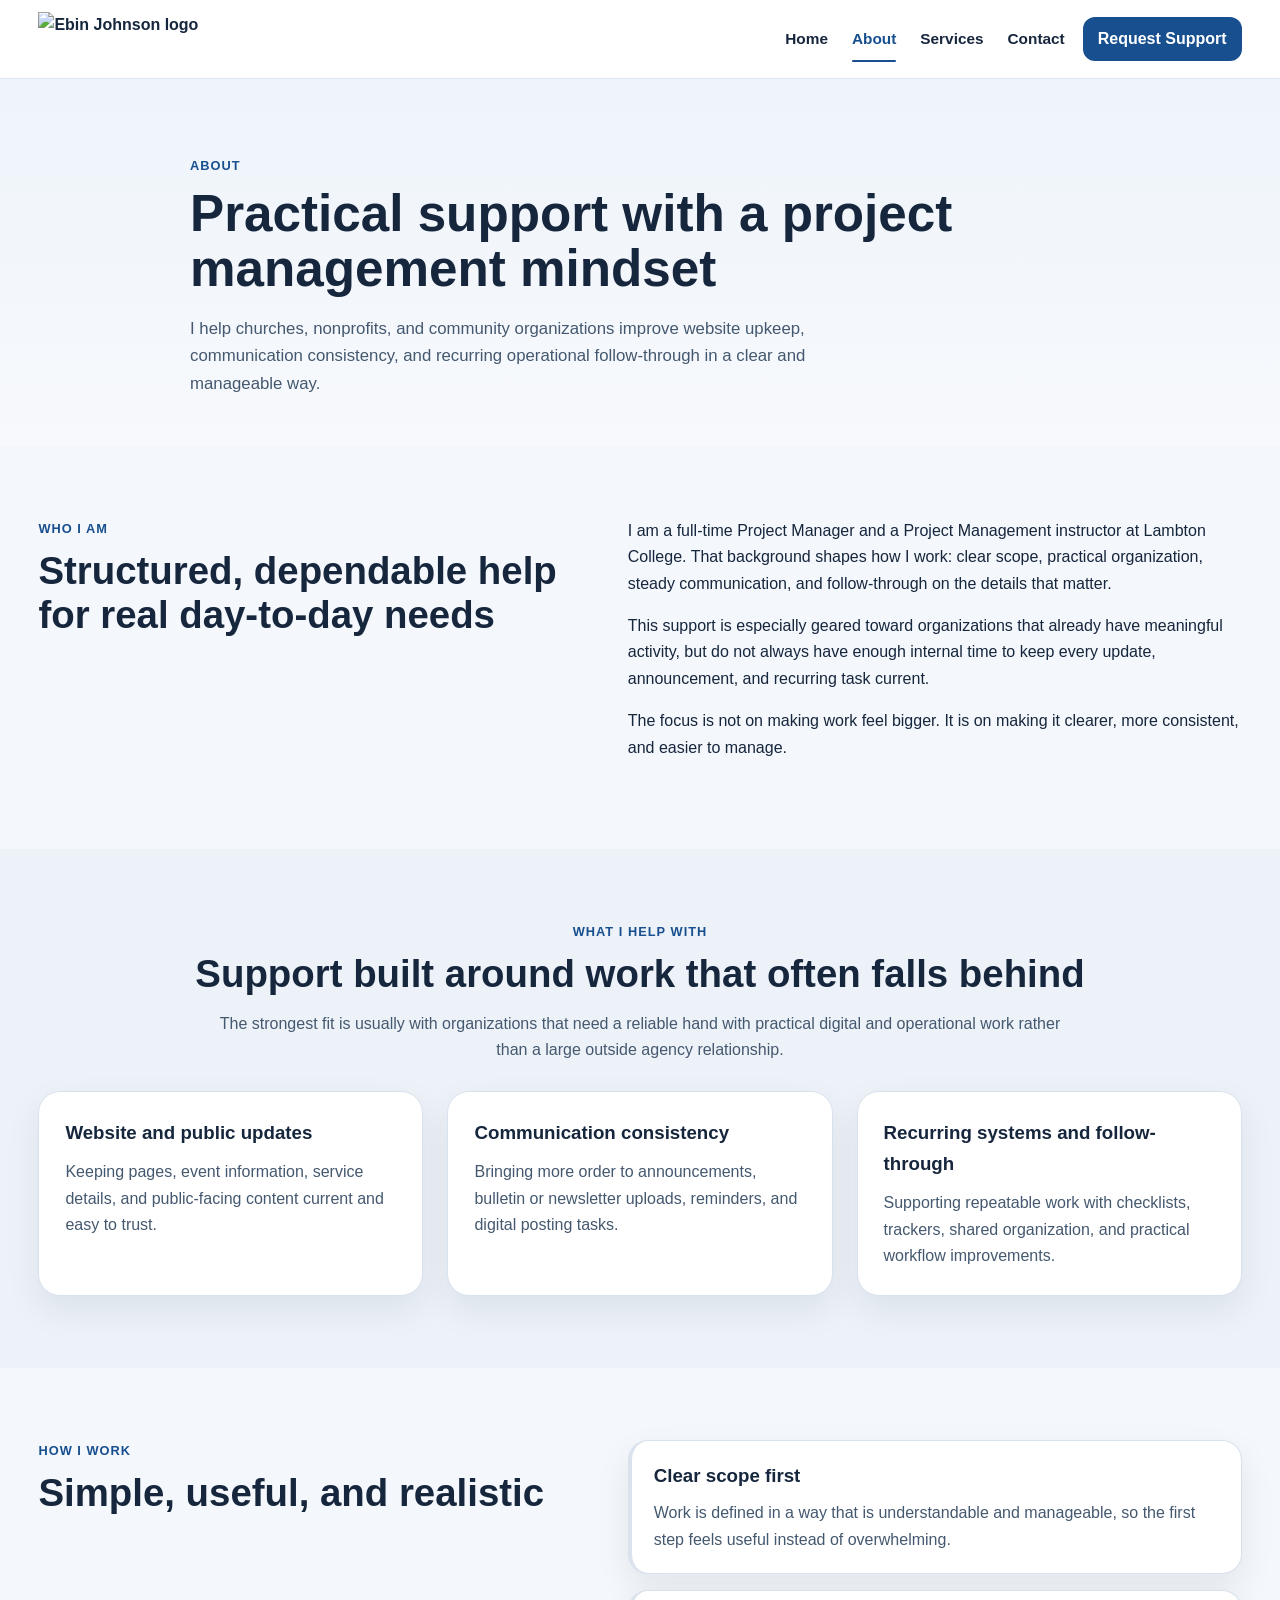
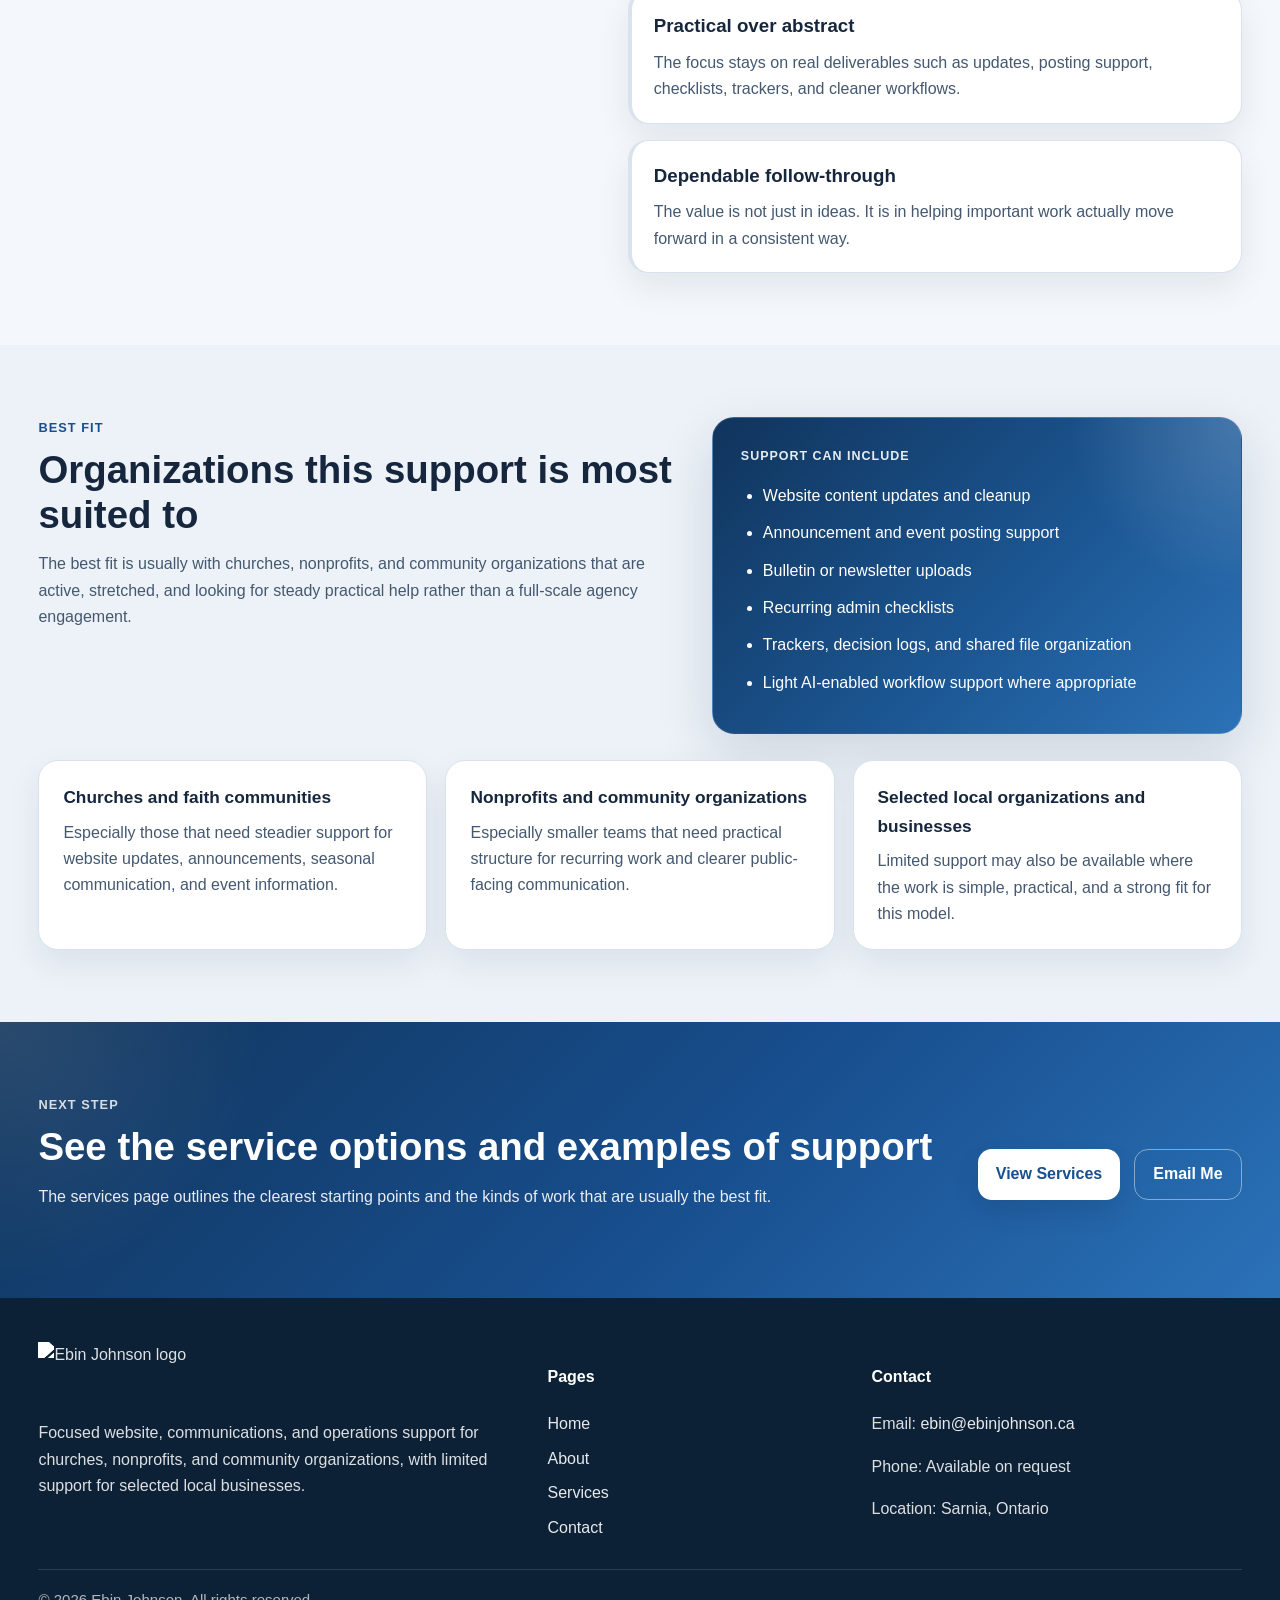
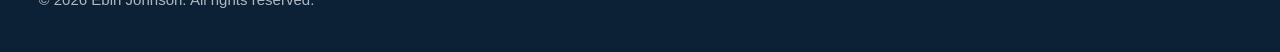
==== docs/about.html @ 287109a3 "Update public contact email and remove phone number from website" ====
<!DOCTYPE html>
<html lang="en">
<head>
  <meta charset="UTF-8" />
  <meta name="viewport" content="width=device-width, initial-scale=1.0" />

  <title>About | Ebin Johnson</title>

  <meta
    name="description"
    content="About Ebin Johnson and his practical website, communications, and operations support for churches, nonprofits, and community organizations in Sarnia and surrounding communities."
  />
  <meta name="robots" content="index, follow" />
  <meta name="author" content="Ebin Johnson" />
  <meta name="theme-color" content="#0f172a" />
  <link rel="canonical" href="https://ebinjohnson.ca/about.html" />

  <meta property="og:type" content="website" />
  <meta property="og:locale" content="en_CA" />
  <meta property="og:title" content="About | Ebin Johnson" />
  <meta
    property="og:description"
    content="About Ebin Johnson and his practical website, communications, and operations support for churches, nonprofits, and community organizations in Sarnia and surrounding communities."
  />
  <meta property="og:url" content="https://ebinjohnson.ca/about.html" />
  <meta property="og:site_name" content="Ebin Johnson" />
  <meta property="og:image" content="https://ebinjohnson.ca/assets/images/EJbluelogo1.png" />
  <meta property="og:image:alt" content="Ebin Johnson logo" />

  <meta name="twitter:card" content="summary" />
  <meta name="twitter:title" content="About | Ebin Johnson" />
  <meta
    name="twitter:description"
    content="About Ebin Johnson and his practical website, communications, and operations support for churches, nonprofits, and community organizations in Sarnia and surrounding communities."
  />
  <meta name="twitter:image" content="https://ebinjohnson.ca/assets/images/EJbluelogo1.png" />
  <meta name="twitter:image:alt" content="Ebin Johnson logo" />

  <link rel="icon" href="/favicon.ico" sizes="any" />
  <link rel="icon" type="image/png" sizes="48x48" href="/favicon-48x48.png" />
  <link rel="icon" type="image/png" sizes="32x32" href="/favicon-32x32.png" />
  <link rel="icon" type="image/png" sizes="16x16" href="/favicon-16x16.png" />
  <link rel="apple-touch-icon" href="/apple-touch-icon.png" />
  <link rel="manifest" href="/site.webmanifest" />
  <link rel="stylesheet" href="styles.css" />
</head>
<body>
  <header class="site-header">
    <div class="container nav-wrap">
      <a href="index.html" class="brand brand-image-logo" aria-label="Ebin Johnson home">
        <img src="assets/images/EJbluelogo1.png" alt="Ebin Johnson logo" class="site-logo-image" />
      </a>

      <button
        class="menu-toggle"
        id="menuToggle"
        aria-label="Toggle navigation"
        aria-expanded="false"
        aria-controls="siteNav"
      >
        ☰
      </button>

      <div class="header-actions">
        <nav class="site-nav" id="siteNav" aria-label="Main navigation">
          <a href="index.html">Home</a>
          <a href="about.html" class="active" aria-current="page">About</a>
          <a href="services.html">Services</a>
          <a href="contact.html">Contact</a>
        </nav>

        <a href="mailto:ebin@ebinjohnson.ca?subject=Support%20Inquiry" class="btn btn-nav header-cta">
          Request Support
        </a>
      </div>
    </div>
  </header>

  <main>
    <section class="page-hero">
      <div class="container narrow">
        <p class="section-label">About</p>
        <h1>Practical support with a project management mindset</h1>
        <p class="page-hero-text">
          I help churches, nonprofits, and community organizations improve website upkeep,
          communication consistency, and recurring operational follow-through in a clear and manageable way.
        </p>
      </div>
    </section>

    <section class="section">
      <div class="container two-col-grid">
        <div>
          <p class="section-label">Who I am</p>
          <h2>Structured, dependable help for real day-to-day needs</h2>
        </div>

        <div>
          <p>
            I am a full-time Project Manager and a Project Management instructor at Lambton College.
            That background shapes how I work: clear scope, practical organization, steady communication,
            and follow-through on the details that matter.
          </p>
          <p>
            This support is especially geared toward organizations that already have meaningful activity,
            but do not always have enough internal time to keep every update, announcement, and recurring task current.
          </p>
          <p>
            The focus is not on making work feel bigger. It is on making it clearer, more consistent, and easier to manage.
          </p>
        </div>
      </div>
    </section>

    <section class="section alt-bg">
      <div class="container">
        <div class="section-header center">
          <p class="section-label">What I help with</p>
          <h2>Support built around work that often falls behind</h2>
          <p class="section-intro wide">
            The strongest fit is usually with organizations that need a reliable hand with practical digital
            and operational work rather than a large outside agency relationship.
          </p>
        </div>

        <div class="feature-grid three-up">
          <article class="feature-card elevated-card">
            <h3>Website and public updates</h3>
            <p>
              Keeping pages, event information, service details, and public-facing content current and easy to trust.
            </p>
          </article>

          <article class="feature-card elevated-card">
            <h3>Communication consistency</h3>
            <p>
              Bringing more order to announcements, bulletin or newsletter uploads, reminders, and digital posting tasks.
            </p>
          </article>

          <article class="feature-card elevated-card">
            <h3>Recurring systems and follow-through</h3>
            <p>
              Supporting repeatable work with checklists, trackers, shared organization, and practical workflow improvements.
            </p>
          </article>
        </div>
      </div>
    </section>

    <section class="section">
      <div class="container two-col-grid">
        <div>
          <p class="section-label">How I work</p>
          <h2>Simple, useful, and realistic</h2>
        </div>

        <div class="stacked-list">
          <div class="stacked-item">
            <h3>Clear scope first</h3>
            <p>
              Work is defined in a way that is understandable and manageable, so the first step feels useful instead of overwhelming.
            </p>
          </div>

          <div class="stacked-item">
            <h3>Practical over abstract</h3>
            <p>
              The focus stays on real deliverables such as updates, posting support, checklists, trackers, and cleaner workflows.
            </p>
          </div>

          <div class="stacked-item">
            <h3>Dependable follow-through</h3>
            <p>
              The value is not just in ideas. It is in helping important work actually move forward in a consistent way.
            </p>
          </div>
        </div>
      </div>
    </section>

    <section class="section alt-bg">
      <div class="container fit-layout">
        <div class="fit-intro">
          <div>
            <p class="section-label">Best fit</p>
            <h2>Organizations this support is most suited to</h2>
            <p class="section-intro">
              The best fit is usually with churches, nonprofits, and community organizations that are active,
              stretched, and looking for steady practical help rather than a full-scale agency engagement.
            </p>
          </div>

          <div class="showcase-card premium-gradient fit-support-card">
            <p class="panel-label dark-panel-label">Support can include</p>
            <ul class="showcase-list">
              <li>Website content updates and cleanup</li>
              <li>Announcement and event posting support</li>
              <li>Bulletin or newsletter uploads</li>
              <li>Recurring admin checklists</li>
              <li>Trackers, decision logs, and shared file organization</li>
              <li>Light AI-enabled workflow support where appropriate</li>
            </ul>
          </div>
        </div>

        <div class="audience-grid three-up">
          <article class="audience-card">
            <h3>Churches and faith communities</h3>
            <p>
              Especially those that need steadier support for website updates, announcements,
              seasonal communication, and event information.
            </p>
          </article>

          <article class="audience-card">
            <h3>Nonprofits and community organizations</h3>
            <p>
              Especially smaller teams that need practical structure for recurring work and clearer public-facing communication.
            </p>
          </article>

          <article class="audience-card">
            <h3>Selected local organizations and businesses</h3>
            <p>
              Limited support may also be available where the work is simple, practical, and a strong fit for this model.
            </p>
          </article>
        </div>
      </div>
    </section>

    <section class="section cta-band">
      <div class="container cta-band-inner">
        <div>
          <p class="section-label light">Next step</p>
          <h2>See the service options and examples of support</h2>
          <p>
            The services page outlines the clearest starting points and the kinds of work that are usually the best fit.
          </p>
        </div>

        <div class="cta-band-actions">
          <a href="services.html" class="btn btn-light">View Services</a>
          <a href="mailto:ebin@ebinjohnson.ca?subject=Support%20Inquiry" class="btn btn-outline-light">Email Me</a>
        </div>
      </div>
    </section>
  </main>

  <footer class="site-footer">
    <div class="container footer-grid">
      <div class="footer-brand-block">
        <div class="footer-logo-row">
          <img src="assets/images/EJbluelogo1.png" alt="Ebin Johnson logo" class="footer-logo-image" />
        </div>
        <p>
          Focused website, communications, and operations support for churches, nonprofits,
          and community organizations, with limited support for selected local businesses.
        </p>
      </div>

      <div>
        <h4>Pages</h4>
        <ul class="footer-links">
          <li><a href="index.html">Home</a></li>
          <li><a href="about.html">About</a></li>
          <li><a href="services.html">Services</a></li>
          <li><a href="contact.html">Contact</a></li>
        </ul>
      </div>

      <div>
        <h4>Contact</h4>
        <p>Email: <a href="mailto:ebin@ebinjohnson.ca">ebin@ebinjohnson.ca</a></p>
        <p>Phone: Available on request</p>
        <p>Location: Sarnia, Ontario</p>
      </div>
    </div>

    <div class="container footer-bottom">
      <p>© 2026 Ebin Johnson. All rights reserved.</p>
    </div>
  </footer>

  <script src="script.js"></script>
</body>
</html>
---- docs/styles.css ----
:root {
  --bg: #f4f7fb;
  --surface: #ffffff;
  --surface-soft: #edf2f8;
  --text: #16263d;
  --muted: #44586f;
  --primary: #184f8f;
  --primary-2: #2e74b7;
  --primary-3: #0f3560;
  --accent: #77bbff;
  --border: #d8e2ee;
  --border-strong: #c7d4e2;
  --shadow: 0 14px 34px rgba(17, 35, 60, 0.08);
  --shadow-strong: 0 20px 56px rgba(13, 35, 67, 0.14);
  --radius: 22px;
  --max-width: 1240px;
}

* {
  box-sizing: border-box;
}

html {
  scroll-behavior: smooth;
}

body {
  margin: 0;
  font-family: "Segoe UI", Arial, Helvetica, sans-serif;
  color: var(--text);
  background: var(--bg);
  line-height: 1.65;
  -webkit-text-size-adjust: 100%;
}

img {
  max-width: 100%;
  display: block;
}

a {
  color: var(--primary);
  text-decoration: none;
}

a:hover {
  text-decoration: none;
}

p {
  margin-top: 0;
}

.container {
  width: min(94%, var(--max-width));
  margin: 0 auto;
}

.narrow {
  width: min(92%, 900px);
  margin: 0 auto;
}

.mb-18 {
  margin-bottom: 18px;
}

.site-header {
  position: sticky;
  top: 0;
  z-index: 1000;
  background: rgba(255, 255, 255, 0.94);
  backdrop-filter: blur(14px);
  border-bottom: 1px solid rgba(215, 226, 238, 0.82);
}

.nav-wrap {
  position: relative;
  min-height: 78px;
  display: flex;
  align-items: center;
  justify-content: space-between;
  gap: 18px;
}

.brand {
  display: inline-flex;
  align-items: center;
  gap: 12px;
  color: var(--text);
  font-weight: 700;
  flex-shrink: 0;
}

.brand:hover {
  color: var(--text);
}

.brand-image-logo {
  display: inline-flex;
  align-items: center;
}

.site-logo-image {
  height: 54px;
  width: auto;
  object-fit: contain;
}

.header-actions {
  display: flex;
  align-items: center;
  gap: 18px;
}

.site-nav {
  display: flex;
  align-items: center;
  gap: 24px;
}

.site-nav a {
  color: var(--text);
  font-weight: 600;
  font-size: 0.96rem;
  position: relative;
}

.site-nav a.active,
.site-nav a:hover {
  color: var(--primary);
}

.site-nav a.active::after,
.site-nav a:hover::after {
  content: "";
  position: absolute;
  left: 0;
  bottom: -10px;
  width: 100%;
  height: 2px;
  border-radius: 999px;
  background: var(--primary);
}

.menu-toggle {
  display: none;
  background: var(--surface);
  border: 1px solid var(--border);
  border-radius: 12px;
  padding: 8px 12px;
  font-size: 1.2rem;
  line-height: 1;
  cursor: pointer;
  color: var(--text);
}

.hero {
  position: relative;
  overflow: hidden;
  color: #fff;
  background: linear-gradient(135deg, #10345b 0%, #184f8f 46%, #2b73b9 100%);
}

.hero-home {
  min-height: calc(100vh - 78px);
  padding: 82px 0 70px;
  display: flex;
  align-items: center;
}

.hero-orb {
  position: absolute;
  border-radius: 999px;
  filter: blur(18px);
  opacity: 0.28;
  pointer-events: none;
}

.hero-orb-1 {
  width: 340px;
  height: 340px;
  right: -80px;
  top: 70px;
  background: radial-gradient(circle, rgba(141, 202, 255, 0.72), transparent 60%);
}

.hero-orb-2 {
  width: 280px;
  height: 280px;
  left: -60px;
  bottom: -40px;
  background: radial-gradient(circle, rgba(110, 191, 255, 0.48), transparent 60%);
}

.hero-gridline {
  position: absolute;
  inset: 0;
  background-image:
    linear-gradient(rgba(255, 255, 255, 0.03) 1px, transparent 1px),
    linear-gradient(90deg, rgba(255, 255, 255, 0.03) 1px, transparent 1px);
  background-size: 48px 48px;
  mask-image: linear-gradient(to bottom, rgba(0, 0, 0, 0.6), transparent 85%);
  pointer-events: none;
}

.bridge-line {
  position: absolute;
  border-top: 1px solid rgba(255, 255, 255, 0.12);
  border-radius: 999px;
  pointer-events: none;
}

.bridge-line-1 {
  width: 520px;
  height: 180px;
  right: 6%;
  bottom: 16%;
}

.bridge-line-2 {
  width: 680px;
  height: 240px;
  right: -4%;
  bottom: 8%;
  opacity: 0.7;
}

.hero-grid {
  position: relative;
  z-index: 1;
  display: grid;
  grid-template-columns: 1.06fr 0.94fr;
  gap: 36px;
  align-items: center;
}

.eyebrow {
  margin: 0 0 14px;
  text-transform: uppercase;
  letter-spacing: 0.08em;
  font-weight: 700;
  font-size: 0.82rem;
  color: rgba(255, 255, 255, 0.84);
  max-width: 640px;
}

.hero h1,
.page-hero h1 {
  margin: 0 0 18px;
  line-height: 1.08;
  font-size: clamp(2.2rem, 4vw, 4rem);
}

.hero-text,
.page-hero-text {
  margin: 0;
  max-width: 700px;
  font-size: 1.05rem;
}

.hero-text {
  color: rgba(255, 255, 255, 0.92);
}

.page-hero-text {
  color: var(--muted);
}

.hero-actions,
.cta-band-actions {
  display: flex;
  gap: 14px;
  flex-wrap: wrap;
  margin-top: 28px;
}

.btn {
  display: inline-flex;
  align-items: center;
  justify-content: center;
  min-height: 48px;
  padding: 11px 18px;
  border-radius: 14px;
  font-weight: 700;
  transition: transform 0.2s ease, background 0.2s ease, color 0.2s ease, border 0.2s ease;
}

.btn:hover {
  transform: translateY(-1px);
}

.btn-primary,
.btn-light {
  background: #ffffff;
  color: var(--primary);
  box-shadow: 0 12px 24px rgba(8, 24, 47, 0.12);
}

.btn-primary:hover,
.btn-light:hover {
  background: #eef5ff;
}

.btn-secondary,
.btn-outline-light {
  border: 1px solid rgba(255, 255, 255, 0.44);
  color: #ffffff;
  background: transparent;
}

.btn-secondary:hover,
.btn-outline-light:hover {
  background: rgba(255, 255, 255, 0.08);
}

.btn-nav {
  min-height: 42px;
  padding: 9px 15px;
  border-radius: 12px;
  background: var(--primary);
  color: #fff;
  box-shadow: none;
}

.btn-nav:hover {
  background: var(--primary-3);
  color: #fff;
}

.hero-side {
  display: grid;
  gap: 18px;
}

.hero-card {
  border-radius: var(--radius);
  padding: 28px;
  box-shadow: var(--shadow-strong);
}

.glass-card {
  background: rgba(255, 255, 255, 0.12);
  border: 1px solid rgba(255, 255, 255, 0.16);
  backdrop-filter: blur(10px);
}

.glass-card h2,
.glass-card p,
.glass-card li {
  color: #fff;
}

.panel-label {
  margin: 0 0 10px;
  text-transform: uppercase;
  letter-spacing: 0.08em;
  font-size: 0.78rem;
  font-weight: 700;
  color: rgba(255, 255, 255, 0.82);
}

.dark-panel-label {
  color: rgba(255, 255, 255, 0.9);
}

.hero-card h2 {
  margin: 0 0 14px;
  font-size: 1.85rem;
  line-height: 1.2;
}

.check-list {
  margin: 14px 0 0;
  padding-left: 22px;
}

.check-list li {
  margin-bottom: 10px;
}

.check-list.dark li {
  color: var(--text);
}

.page-hero {
  padding: 76px 0 48px;
  background: linear-gradient(180deg, #eef4fb 0%, #f7f9fc 100%);
}

.section {
  padding: 72px 0;
}

.alt-bg {
  background: var(--surface-soft);
}

.section-header {
  margin-bottom: 28px;
}

.section-header.center {
  text-align: center;
}

.section-label {
  margin: 0 0 10px;
  text-transform: uppercase;
  letter-spacing: 0.08em;
  font-size: 0.8rem;
  font-weight: 700;
  color: var(--primary);
}

.section-label.light {
  color: rgba(255, 255, 255, 0.82);
}

.section h2 {
  margin: 0 0 14px;
  font-size: clamp(1.9rem, 3vw, 2.8rem);
  line-height: 1.16;
}

.section-intro {
  color: var(--muted);
  max-width: 760px;
}

.section-intro.wide {
  max-width: 860px;
  margin: 0 auto;
}

.two-col-grid {
  display: grid;
  grid-template-columns: 0.95fr 1.05fr;
  gap: 34px;
  align-items: start;
}

.fit-layout {
  display: grid;
  gap: 26px;
}

.fit-intro {
  display: grid;
  grid-template-columns: minmax(0, 1.1fr) minmax(300px, 0.9fr);
  gap: 26px;
  align-items: start;
}

.audience-grid {
  display: grid;
  gap: 18px;
}

.audience-grid.three-up {
  grid-template-columns: repeat(3, minmax(0, 1fr));
}

.audience-card {
  padding: 22px 24px;
  border-radius: 20px;
  background: var(--surface);
  border: 1px solid var(--border);
  box-shadow: var(--shadow);
  transition: transform 0.2s ease, box-shadow 0.2s ease;
}

.audience-card h3 {
  margin: 0 0 8px;
  font-size: 1.08rem;
}

.audience-card p {
  margin: 0;
  color: var(--muted);
}

.feature-grid {
  display: grid;
  gap: 24px;
}

.feature-grid.three-up {
  grid-template-columns: repeat(3, minmax(0, 1fr));
}

.feature-card,
.soft-card,
.step-card,
.contact-card,
.contact-panel,
.showcase-card,
.marketing-service-card,
.note-card {
  background: var(--surface);
  border: 1px solid var(--border);
  box-shadow: var(--shadow);
}

.feature-card,
.soft-card {
  border-radius: var(--radius);
  padding: 26px;
}

.elevated-card,
.marketing-service-card,
.audience-card,
.stacked-item,
.note-card {
  transition: transform 0.2s ease, box-shadow 0.2s ease;
}

.elevated-card:hover,
.marketing-service-card:hover,
.audience-card:hover,
.stacked-item:hover,
.note-card:hover {
  transform: translateY(-3px);
  box-shadow: var(--shadow-strong);
}

.feature-card h3,
.soft-card h3 {
  margin-top: 0;
  margin-bottom: 10px;
}

.feature-card p,
.soft-card p {
  margin-bottom: 0;
  color: var(--muted);
}

.stacked-list {
  display: grid;
  gap: 16px;
}

.stacked-item {
  padding: 20px 22px;
  border-radius: 20px;
  background: var(--surface);
  border: 1px solid var(--border);
  box-shadow: var(--shadow);
  border-left: 4px solid rgba(24, 79, 143, 0.16);
}

.stacked-item h3 {
  margin: 0 0 8px;
}

.stacked-item p {
  margin: 0;
  color: var(--muted);
}

.premium-gradient {
  padding: 28px 28px 26px;
  border-radius: var(--radius);
  color: #fff;
  background:
    radial-gradient(circle at top right, rgba(255, 255, 255, 0.18), transparent 28%),
    linear-gradient(135deg, #10345c, #1c5794 58%, #2c72b7);
  border: 1px solid rgba(255, 255, 255, 0.14);
  box-shadow: var(--shadow-strong);
}

.showcase-list {
  margin: 16px 0 0;
  padding-left: 22px;
}

.showcase-list li {
  margin-bottom: 11px;
  color: #fff;
}

.service-cards-grid {
  display: grid;
  grid-template-columns: repeat(2, minmax(0, 1fr));
  gap: 24px;
}

.marketing-service-card {
  border-radius: var(--radius);
  padding: 28px;
  position: relative;
  overflow: hidden;
  display: flex;
  flex-direction: column;
}

.marketing-service-card::before {
  content: "";
  position: absolute;
  inset: 0 auto auto 0;
  width: 100%;
  height: 4px;
  background: linear-gradient(90deg, var(--primary), var(--accent));
}

.featured-service {
  background: linear-gradient(180deg, #ffffff 0%, #f8fbff 100%);
}

.service-topline {
  margin-bottom: 10px;
  color: var(--primary);
  font-size: 0.9rem;
  font-weight: 700;
}

.marketing-service-card h3 {
  margin: 0 0 12px;
  font-size: 1.5rem;
  line-height: 1.22;
}

.service-summary {
  margin: 0 0 20px;
  color: var(--muted);
}

.marketing-list {
  margin: 4px 0 0;
  padding-left: 20px;
}

.marketing-list li {
  margin-bottom: 9px;
  color: var(--text);
}

.service-fit {
  margin-top: 22px;
  padding-top: 16px;
  border-top: 1px solid var(--border);
  color: var(--muted);
  font-weight: 500;
}

.note-grid {
  display: grid;
  grid-template-columns: repeat(2, minmax(0, 1fr));
  gap: 24px;
}

.note-card {
  border-radius: var(--radius);
  padding: 26px;
}

.note-card h2 {
  font-size: 1.9rem;
}

.note-card-alt {
  background: linear-gradient(180deg, #ffffff 0%, #f8fbff 100%);
}

.contact-layout {
  display: grid;
  grid-template-columns: 0.95fr 1.05fr;
  gap: 26px;
  align-items: start;
}

.contact-panel,
.contact-card {
  border-radius: var(--radius);
  padding: 28px;
}

.large-card {
  min-height: 100%;
}

.contact-detail-group {
  margin-top: 20px;
  display: grid;
  gap: 14px;
}

.contact-detail {
  padding-top: 12px;
  border-top: 1px solid var(--border);
}

.contact-detail h3 {
  margin: 0 0 6px;
  font-size: 1rem;
}

.contact-detail p {
  margin: 0;
  color: var(--muted);
}

.contact-actions {
  margin-top: 24px;
}

.site-footer a,
.footer-links a {
  color: rgba(255, 255, 255, 0.9);
}

.contact-panel a,
.contact-card a,
.contact-detail a {
  color: var(--primary-3);
}

.contact-guide-list {
  padding-left: 20px;
}

.contact-guide-list li {
  margin-bottom: 10px;
}

.placeholder-note {
  margin-top: 20px;
  padding: 18px;
  border-radius: 16px;
  background: #f8fbff;
  border: 1px dashed var(--border-strong);
}

.placeholder-note h3 {
  margin-top: 0;
  margin-bottom: 8px;
}

.placeholder-note p {
  margin-bottom: 0;
  color: var(--muted);
}

.cta-band {
  color: #fff;
  background:
    radial-gradient(circle at top left, rgba(255, 255, 255, 0.11), transparent 20%),
    linear-gradient(135deg, #10345b, #184f8f 56%, #2b72b8);
}

.cta-band-inner {
  display: flex;
  gap: 24px;
  align-items: center;
  justify-content: space-between;
}

.cta-band h2 {
  color: #fff;
}

.cta-band p {
  color: rgba(255, 255, 255, 0.9);
  max-width: 740px;
}

.site-footer {
  padding-top: 44px;
  background: #0d2136;
  color: rgba(255, 255, 255, 0.86);
}

.site-footer h3,
.site-footer h4 {
  color: #fff;
}

.footer-grid {
  display: grid;
  grid-template-columns: 1.3fr 0.8fr 1fr;
  gap: 28px;
}

.footer-brand-block {
  display: flex;
  flex-direction: column;
  gap: 14px;
}

.footer-logo-row {
  display: flex;
  align-items: center;
}

.footer-logo-image {
  height: 64px;
  width: auto;
  object-fit: contain;
  filter: brightness(0) invert(1);
}

.footer-links {
  list-style: none;
  padding: 0;
  margin: 0;
}

.footer-links li + li {
  margin-top: 8px;
}

.footer-links a:hover,
.site-footer a:hover {
  color: #fff;
}

.footer-bottom {
  margin-top: 28px;
  padding: 18px 0 24px;
  border-top: 1px solid rgba(255, 255, 255, 0.12);
  color: rgba(255, 255, 255, 0.68);
  font-size: 0.94rem;
}

@media (max-width: 1180px) {
  .hero-grid,
  .two-col-grid,
  .fit-intro,
  .contact-layout,
  .note-grid {
    grid-template-columns: 1fr;
  }

  .feature-grid.three-up,
  .audience-grid.three-up,
  .service-cards-grid {
    grid-template-columns: repeat(2, minmax(0, 1fr));
  }

  .header-cta {
    display: none;
  }
}

@media (max-width: 760px) {
  .menu-toggle {
    display: inline-block;
  }

  .header-actions {
    gap: 0;
  }

  .site-nav {
    display: none;
    position: absolute;
    top: 78px;
    right: 0;
    z-index: 20;
    width: min(280px, 92vw);
    flex-direction: column;
    align-items: flex-start;
    gap: 16px;
    padding: 18px;
    background: #fff;
    border-radius: 16px;
    border: 1px solid var(--border);
    box-shadow: var(--shadow-strong);
  }

  .site-nav.open {
    display: flex;
  }

  .site-nav a.active::after,
  .site-nav a:hover::after {
    display: none;
  }

  .hero-home,
  .page-hero {
    padding-top: 82px;
  }

  .bridge-line {
    display: none;
  }

  .section {
    padding: 60px 0;
  }

  .feature-grid.three-up,
  .audience-grid.three-up,
  .service-cards-grid,
  .footer-grid {
    grid-template-columns: 1fr;
  }

  .hero h1,
  .page-hero h1 {
    font-size: clamp(2rem, 9vw, 3.1rem);
  }

  .site-logo-image {
    height: 48px;
  }

  .footer-logo-image {
    height: 56px;
  }

  .marketing-service-card,
  .feature-card,
  .soft-card,
  .contact-card,
  .contact-panel,
  .audience-card,
  .stacked-item,
  .note-card {
    padding: 22px;
  }

  .premium-gradient {
    padding: 24px;
  }
}
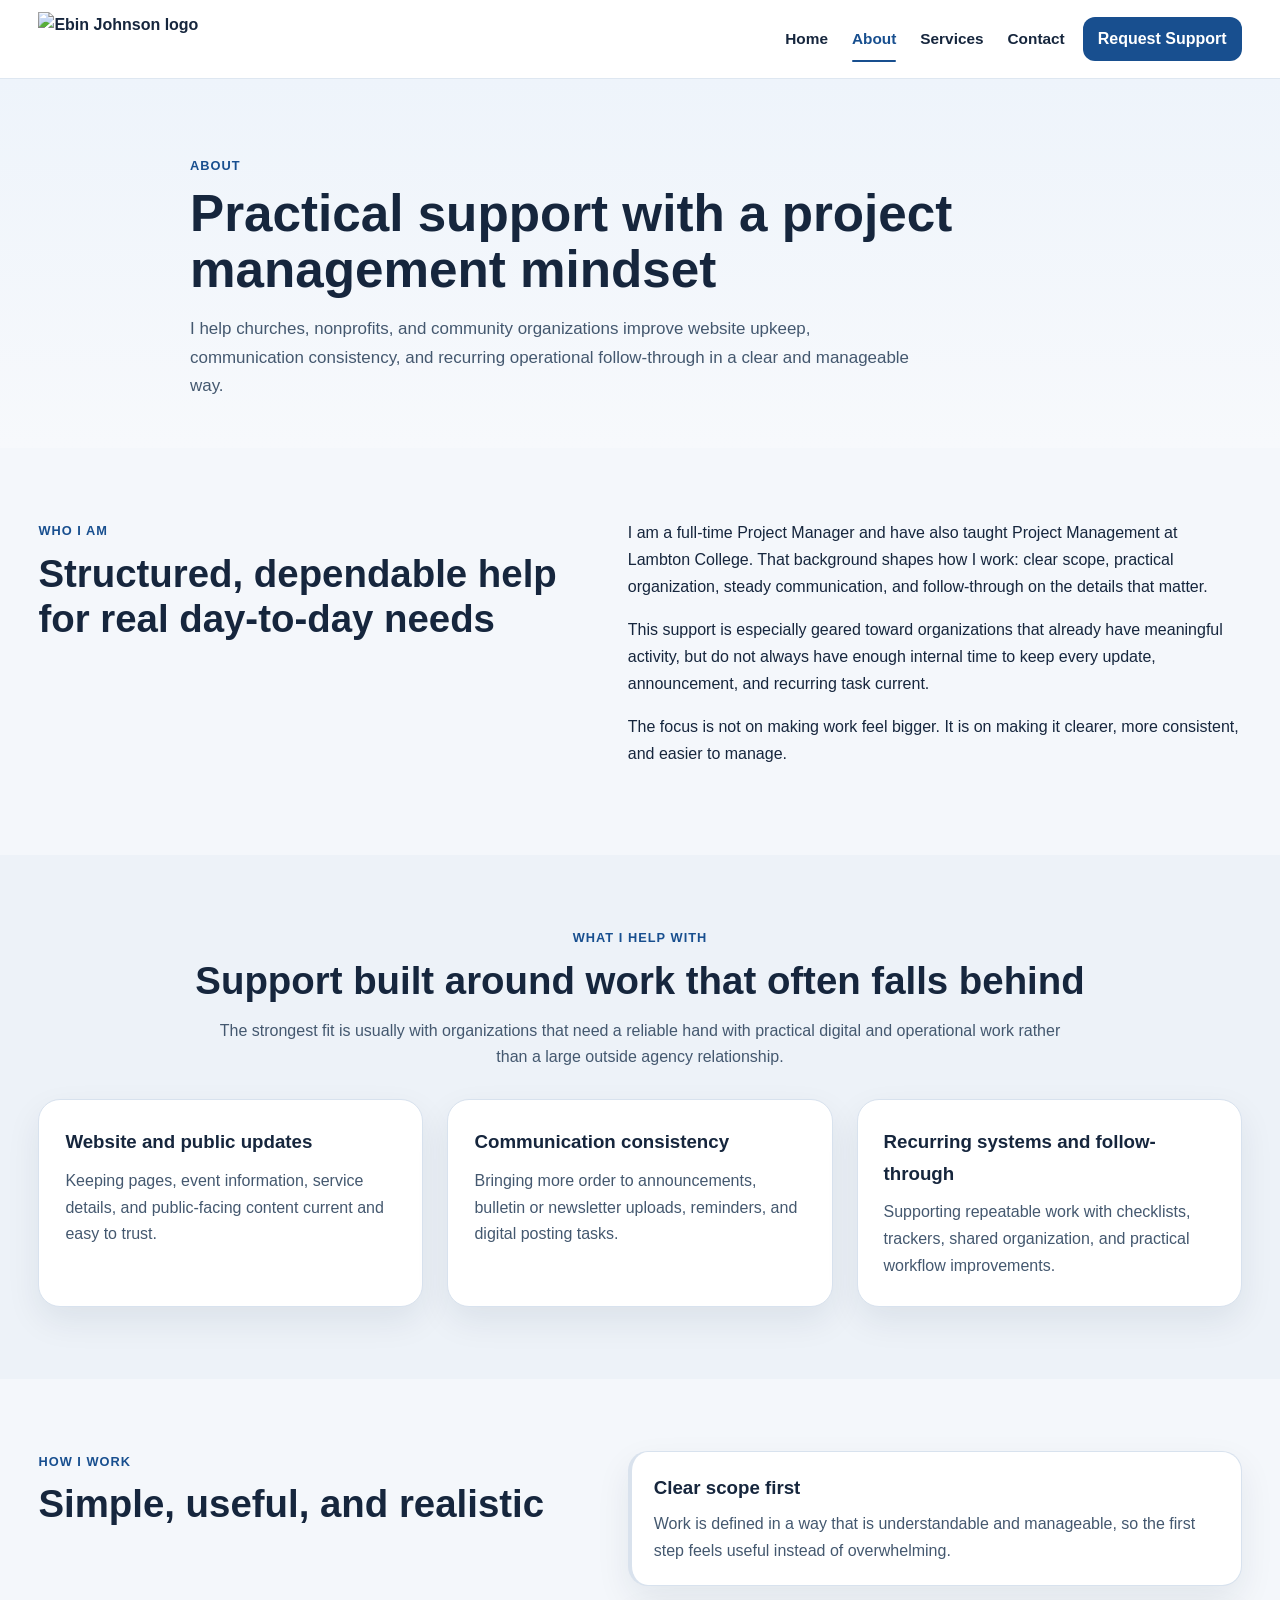
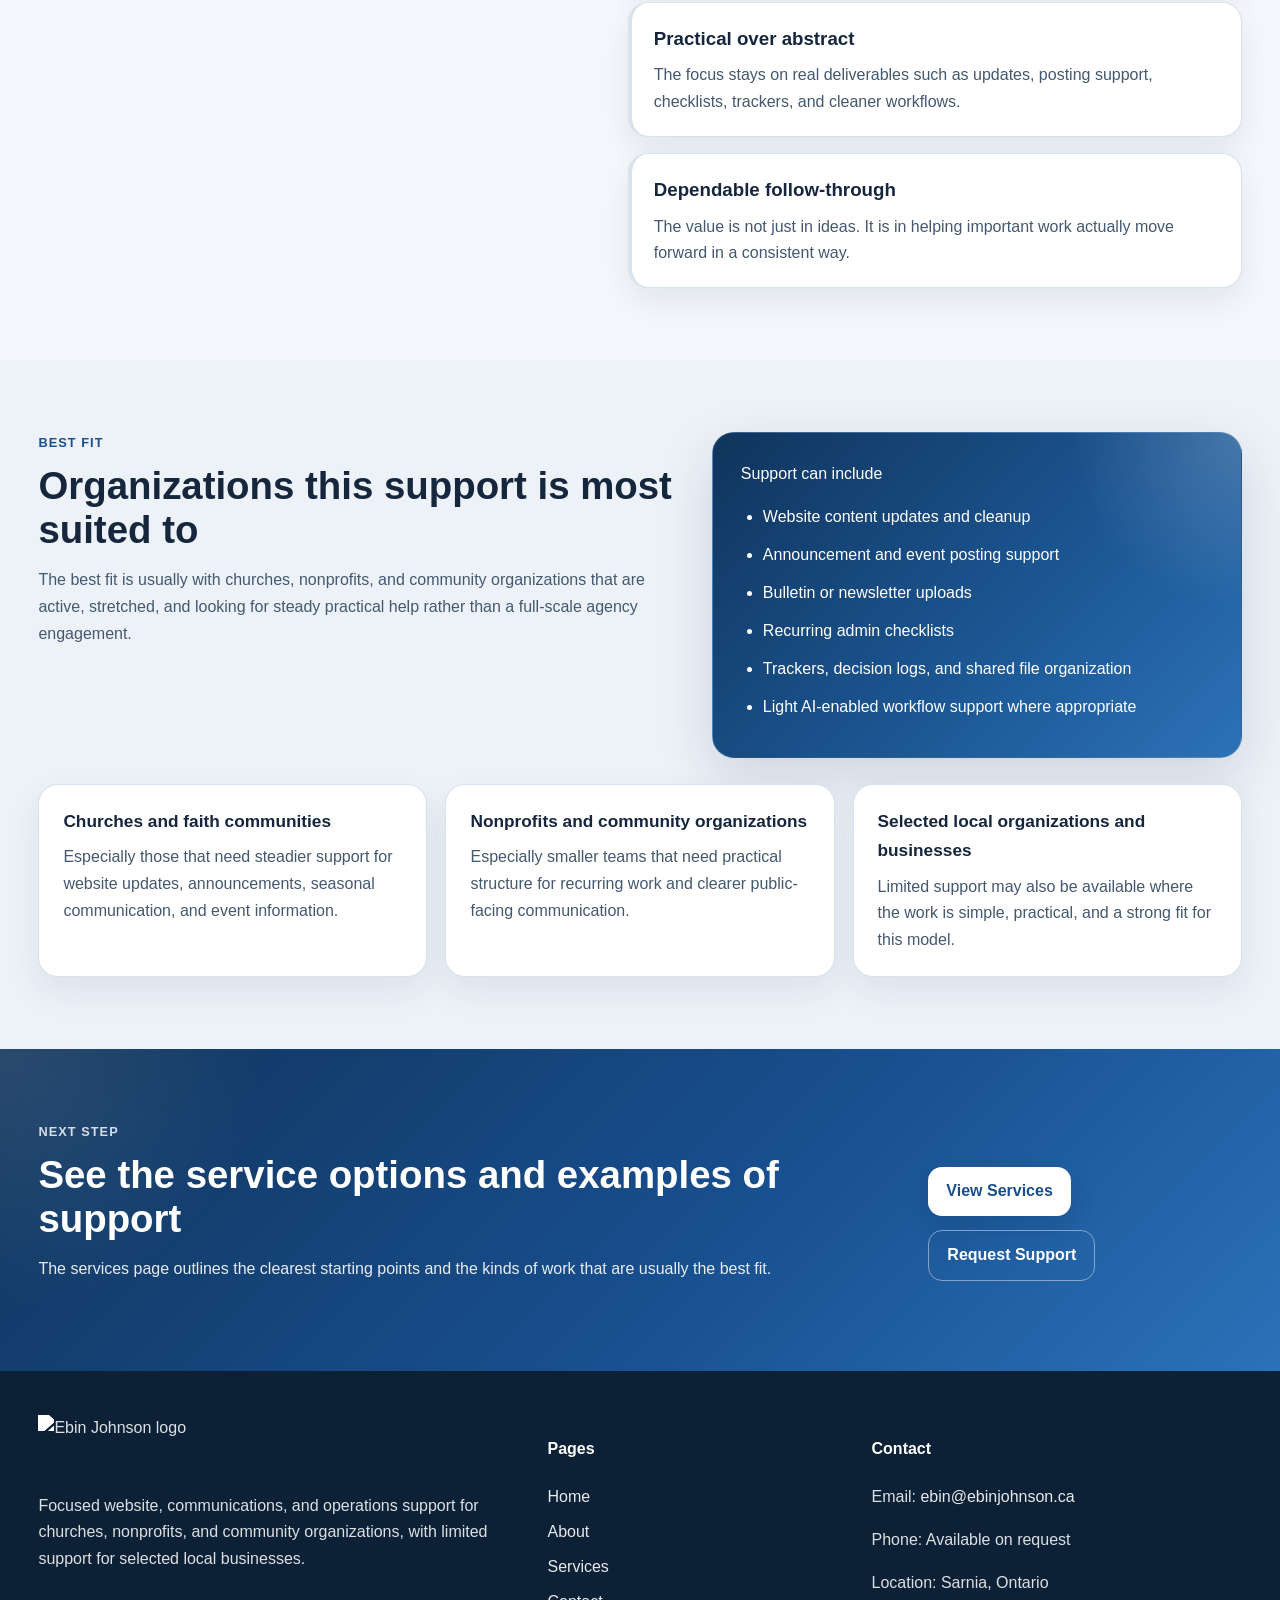
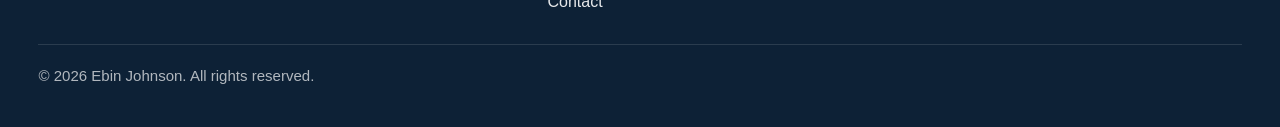
==== commit c92b2ebe: "Refine CTA wording and update about page" ====
--- a/docs/about.html
+++ b/docs/about.html
@@ -42,7 +42,7 @@
   <link rel="icon" type="image/png" sizes="16x16" href="/favicon-16x16.png" />
   <link rel="apple-touch-icon" href="/apple-touch-icon.png" />
   <link rel="manifest" href="/site.webmanifest" />
-  <link rel="stylesheet" href="styles.css" />
+  <link rel="stylesheet" href="styles.css?v=5" />
 </head>
 <body>
   <header class="site-header">
@@ -97,7 +97,7 @@
 
         <div>
           <p>
-            I am a full-time Project Manager and a Project Management instructor at Lambton College.
+            I am a full-time Project Manager and have also taught Project Management at Lambton College.
             That background shapes how I work: clear scope, practical organization, steady communication,
             and follow-through on the details that matter.
           </p>
@@ -243,7 +243,7 @@
 
         <div class="cta-band-actions">
           <a href="services.html" class="btn btn-light">View Services</a>
-          <a href="mailto:ebin@ebinjohnson.ca?subject=Support%20Inquiry" class="btn btn-outline-light">Email Me</a>
+          <a href="mailto:ebin@ebinjohnson.ca?subject=Support%20Inquiry" class="btn btn-outline-light">Request Support</a>
         </div>
       </div>
     </section>
@@ -284,6 +284,6 @@
     </div>
   </footer>
 
-  <script src="script.js"></script>
+  <script src="script.js?v=3"></script>
 </body>
 </html>
--- a/docs/styles.css
+++ b/docs/styles.css
@@ -29,8 +29,12 @@
   font-family: "Segoe UI", Arial, Helvetica, sans-serif;
   color: var(--text);
   background: var(--bg);
-  line-height: 1.65;
+  line-height: 1.68;
   -webkit-text-size-adjust: 100%;
+}
+
+body.nav-open {
+  overflow: hidden;
 }
 
 img {
@@ -47,6 +51,13 @@
   text-decoration: none;
 }
 
+a:focus-visible,
+button:focus-visible {
+  outline: 3px solid rgba(46, 116, 183, 0.28);
+  outline-offset: 3px;
+  border-radius: 10px;
+}
+
 p {
   margin-top: 0;
 }
@@ -65,6 +76,7 @@
   margin-bottom: 18px;
 }
 
+/* Header */
 .site-header {
   position: sticky;
   top: 0;
@@ -155,6 +167,61 @@
   color: var(--text);
 }
 
+/* Buttons */
+.btn {
+  display: inline-flex;
+  align-items: center;
+  justify-content: center;
+  min-height: 48px;
+  padding: 11px 18px;
+  border-radius: 14px;
+  font-weight: 700;
+  transition: transform 0.2s ease, background 0.2s ease, color 0.2s ease, border 0.2s ease;
+}
+
+.btn:hover {
+  transform: translateY(-1px);
+}
+
+.btn-primary,
+.btn-light {
+  background: #ffffff;
+  color: var(--primary);
+  box-shadow: 0 12px 24px rgba(8, 24, 47, 0.12);
+}
+
+.btn-primary:hover,
+.btn-light:hover {
+  background: #eef5ff;
+}
+
+.btn-secondary,
+.btn-outline-light {
+  border: 1px solid rgba(255, 255, 255, 0.44);
+  color: #ffffff;
+  background: transparent;
+}
+
+.btn-secondary:hover,
+.btn-outline-light:hover {
+  background: rgba(255, 255, 255, 0.08);
+}
+
+.btn-nav {
+  min-height: 42px;
+  padding: 9px 15px;
+  border-radius: 12px;
+  background: var(--primary);
+  color: #fff;
+  box-shadow: none;
+}
+
+.btn-nav:hover {
+  background: var(--primary-3);
+  color: #fff;
+}
+
+/* Hero */
 .hero {
   position: relative;
   overflow: hidden;
@@ -167,6 +234,11 @@
   padding: 82px 0 70px;
   display: flex;
   align-items: center;
+}
+
+.hero-home-image {
+  min-height: auto;
+  padding: 74px 0 56px;
 }
 
 .hero-orb {
@@ -204,34 +276,16 @@
   pointer-events: none;
 }
 
-.bridge-line {
-  position: absolute;
-  border-top: 1px solid rgba(255, 255, 255, 0.12);
-  border-radius: 999px;
-  pointer-events: none;
-}
-
-.bridge-line-1 {
-  width: 520px;
-  height: 180px;
-  right: 6%;
-  bottom: 16%;
-}
-
-.bridge-line-2 {
-  width: 680px;
-  height: 240px;
-  right: -4%;
-  bottom: 8%;
-  opacity: 0.7;
-}
-
 .hero-grid {
   position: relative;
   z-index: 1;
   display: grid;
   grid-template-columns: 1.06fr 0.94fr;
   gap: 36px;
+  align-items: center;
+}
+
+.hero-grid-image {
   align-items: center;
 }
 
@@ -242,7 +296,7 @@
   font-weight: 700;
   font-size: 0.82rem;
   color: rgba(255, 255, 255, 0.84);
-  max-width: 640px;
+  max-width: 700px;
 }
 
 .hero h1,
@@ -255,12 +309,17 @@
 .hero-text,
 .page-hero-text {
   margin: 0;
-  max-width: 700px;
-  font-size: 1.05rem;
+  max-width: 720px;
+  font-size: 1.06rem;
 }
 
 .hero-text {
   color: rgba(255, 255, 255, 0.92);
+}
+
+.hero-text-short {
+  max-width: 620px;
+  font-size: 1.02rem;
 }
 
 .page-hero-text {
@@ -275,114 +334,93 @@
   margin-top: 28px;
 }
 
-.btn {
+.hero-badges {
+  display: flex;
+  flex-wrap: wrap;
+  gap: 10px;
+  margin-top: 22px;
+}
+
+.badge-chip {
   display: inline-flex;
   align-items: center;
-  justify-content: center;
-  min-height: 48px;
-  padding: 11px 18px;
-  border-radius: 14px;
-  font-weight: 700;
-  transition: transform 0.2s ease, background 0.2s ease, color 0.2s ease, border 0.2s ease;
-}
-
-.btn:hover {
-  transform: translateY(-1px);
-}
-
-.btn-primary,
-.btn-light {
-  background: #ffffff;
+  min-height: 36px;
+  padding: 8px 12px;
+  border-radius: 999px;
+  background: rgba(255, 255, 255, 0.12);
+  border: 1px solid rgba(255, 255, 255, 0.18);
+  color: #ffffff;
+  font-size: 0.9rem;
+  font-weight: 600;
+}
+
+.hero-side {
+  display: grid;
+  gap: 18px;
+}
+
+.hero-image-card {
+  background: rgba(255, 255, 255, 0.96);
+  border: 1px solid rgba(255, 255, 255, 0.24);
+  border-radius: 24px;
+  overflow: hidden;
+  box-shadow: var(--shadow-strong);
+  max-width: 470px;
+  margin-left: auto;
+}
+
+.hero-feature-image {
+  width: 100%;
+  height: 290px;
+  object-fit: cover;
+}
+
+.hero-image-card-body {
+  padding: 22px 24px 24px;
+}
+
+.dark-text-label {
+  margin: 0 0 12px;
   color: var(--primary);
-  box-shadow: 0 12px 24px rgba(8, 24, 47, 0.12);
-}
-
-.btn-primary:hover,
-.btn-light:hover {
-  background: #eef5ff;
-}
-
-.btn-secondary,
-.btn-outline-light {
-  border: 1px solid rgba(255, 255, 255, 0.44);
-  color: #ffffff;
-  background: transparent;
-}
-
-.btn-secondary:hover,
-.btn-outline-light:hover {
-  background: rgba(255, 255, 255, 0.08);
-}
-
-.btn-nav {
-  min-height: 42px;
-  padding: 9px 15px;
-  border-radius: 12px;
-  background: var(--primary);
-  color: #fff;
-  box-shadow: none;
-}
-
-.btn-nav:hover {
-  background: var(--primary-3);
-  color: #fff;
-}
-
-.hero-side {
-  display: grid;
-  gap: 18px;
-}
-
-.hero-card {
-  border-radius: var(--radius);
-  padding: 28px;
-  box-shadow: var(--shadow-strong);
-}
-
-.glass-card {
-  background: rgba(255, 255, 255, 0.12);
-  border: 1px solid rgba(255, 255, 255, 0.16);
-  backdrop-filter: blur(10px);
-}
-
-.glass-card h2,
-.glass-card p,
-.glass-card li {
-  color: #fff;
-}
-
-.panel-label {
-  margin: 0 0 10px;
   text-transform: uppercase;
   letter-spacing: 0.08em;
   font-size: 0.78rem;
   font-weight: 700;
-  color: rgba(255, 255, 255, 0.82);
-}
-
-.dark-panel-label {
-  color: rgba(255, 255, 255, 0.9);
-}
-
-.hero-card h2 {
-  margin: 0 0 14px;
-  font-size: 1.85rem;
-  line-height: 1.2;
-}
-
-.check-list {
-  margin: 14px 0 0;
-  padding-left: 22px;
-}
-
-.check-list li {
-  margin-bottom: 10px;
-}
-
-.check-list.dark li {
+}
+
+.compact-dark-list {
+  list-style: none;
+  padding: 0;
+  margin: 0;
+}
+
+.compact-dark-list li {
+  position: relative;
+  padding-left: 20px;
+  margin-bottom: 12px;
   color: var(--text);
-}
-
+  font-weight: 500;
+}
+
+.compact-dark-list li::before {
+  content: "•";
+  position: absolute;
+  left: 0;
+  top: 0;
+  color: var(--primary);
+  font-weight: 700;
+}
+
+.hero-contact-note {
+  margin: 18px 0 0;
+  padding-top: 16px;
+  border-top: 1px solid var(--border);
+  color: var(--muted);
+  font-size: 0.96rem;
+  line-height: 1.6;
+}
+
+/* Sections */
 .page-hero {
   padding: 76px 0 48px;
   background: linear-gradient(180deg, #eef4fb 0%, #f7f9fc 100%);
@@ -390,6 +428,10 @@
 
 .section {
   padding: 72px 0;
+}
+
+.section-compact {
+  padding: 58px 0;
 }
 
 .alt-bg {
@@ -433,6 +475,7 @@
   margin: 0 auto;
 }
 
+/* Layout */
 .two-col-grid {
   display: grid;
   grid-template-columns: 0.95fr 1.05fr;
@@ -452,6 +495,55 @@
   align-items: start;
 }
 
+/* Visual service cards */
+.service-visual-grid {
+  display: grid;
+  grid-template-columns: repeat(3, minmax(0, 1fr));
+  gap: 24px;
+}
+
+.service-visual-card {
+  background: var(--surface);
+  border: 1px solid var(--border);
+  border-radius: 22px;
+  overflow: hidden;
+  box-shadow: var(--shadow);
+  transition: transform 0.2s ease, box-shadow 0.2s ease;
+}
+
+.service-visual-card:hover {
+  transform: translateY(-3px);
+  box-shadow: var(--shadow-strong);
+}
+
+.service-image-wrap {
+  width: 100%;
+  height: 220px;
+  overflow: hidden;
+  background: #dfe8f3;
+}
+
+.service-card-image {
+  width: 100%;
+  height: 100%;
+  object-fit: cover;
+}
+
+.service-visual-body {
+  padding: 22px;
+}
+
+.service-visual-body h3 {
+  margin: 0 0 10px;
+  font-size: 1.14rem;
+}
+
+.service-visual-body p {
+  margin: 0;
+  color: var(--muted);
+}
+
+/* Cards / grids */
 .audience-grid {
   display: grid;
   gap: 18px;
@@ -496,14 +588,17 @@
 .contact-panel,
 .showcase-card,
 .marketing-service-card,
-.note-card {
+.note-card,
+.task-card {
   background: var(--surface);
   border: 1px solid var(--border);
   box-shadow: var(--shadow);
 }
 
 .feature-card,
-.soft-card {
+.soft-card,
+.step-card,
+.task-card {
   border-radius: var(--radius);
   padding: 26px;
 }
@@ -512,7 +607,9 @@
 .marketing-service-card,
 .audience-card,
 .stacked-item,
-.note-card {
+.note-card,
+.step-card,
+.task-card {
   transition: transform 0.2s ease, box-shadow 0.2s ease;
 }
 
@@ -520,21 +617,40 @@
 .marketing-service-card:hover,
 .audience-card:hover,
 .stacked-item:hover,
-.note-card:hover {
+.note-card:hover,
+.step-card:hover,
+.task-card:hover {
   transform: translateY(-3px);
   box-shadow: var(--shadow-strong);
 }
 
 .feature-card h3,
-.soft-card h3 {
+.soft-card h3,
+.task-card h3 {
   margin-top: 0;
   margin-bottom: 10px;
 }
 
 .feature-card p,
-.soft-card p {
+.soft-card p,
+.task-card p {
   margin-bottom: 0;
   color: var(--muted);
+}
+
+.task-grid {
+  display: grid;
+  grid-template-columns: repeat(3, minmax(0, 1fr));
+  gap: 20px;
+}
+
+.task-card-compact {
+  padding: 22px;
+}
+
+.task-card-compact h3 {
+  font-size: 1.05rem;
+  margin-bottom: 8px;
 }
 
 .stacked-list {
@@ -587,6 +703,10 @@
   gap: 24px;
 }
 
+.service-cards-grid-three {
+  grid-template-columns: repeat(3, minmax(0, 1fr));
+}
+
 .marketing-service-card {
   border-radius: var(--radius);
   padding: 28px;
@@ -618,7 +738,7 @@
 
 .marketing-service-card h3 {
   margin: 0 0 12px;
-  font-size: 1.5rem;
+  font-size: 1.45rem;
   line-height: 1.22;
 }
 
@@ -645,6 +765,41 @@
   font-weight: 500;
 }
 
+.step-grid {
+  display: grid;
+  grid-template-columns: repeat(3, minmax(0, 1fr));
+  gap: 22px;
+}
+
+.step-card {
+  position: relative;
+}
+
+.step-number {
+  width: 42px;
+  height: 42px;
+  border-radius: 999px;
+  display: inline-flex;
+  align-items: center;
+  justify-content: center;
+  margin-bottom: 16px;
+  background: linear-gradient(135deg, var(--primary), var(--primary-2));
+  color: #fff;
+  font-weight: 700;
+  font-size: 1rem;
+  box-shadow: 0 10px 24px rgba(24, 79, 143, 0.18);
+}
+
+.step-card h3 {
+  margin: 0 0 10px;
+  font-size: 1.12rem;
+}
+
+.step-card p {
+  margin: 0;
+  color: var(--muted);
+}
+
 .note-grid {
   display: grid;
   grid-template-columns: repeat(2, minmax(0, 1fr));
@@ -664,6 +819,7 @@
   background: linear-gradient(180deg, #ffffff 0%, #f8fbff 100%);
 }
 
+/* Contact */
 .contact-layout {
   display: grid;
   grid-template-columns: 0.95fr 1.05fr;
@@ -704,11 +860,6 @@
 
 .contact-actions {
   margin-top: 24px;
-}
-
-.site-footer a,
-.footer-links a {
-  color: rgba(255, 255, 255, 0.9);
 }
 
 .contact-panel a,
@@ -743,6 +894,34 @@
   color: var(--muted);
 }
 
+.contact-button-list {
+  display: flex;
+  flex-wrap: wrap;
+  gap: 12px;
+  margin-top: 6px;
+}
+
+.contact-link-btn {
+  display: inline-flex;
+  align-items: center;
+  justify-content: center;
+  min-height: 44px;
+  padding: 10px 14px;
+  border-radius: 12px;
+  background: #ffffff;
+  border: 1px solid var(--border);
+  color: var(--primary-3);
+  font-weight: 700;
+  transition: transform 0.2s ease, box-shadow 0.2s ease, border 0.2s ease;
+}
+
+.contact-link-btn:hover {
+  transform: translateY(-1px);
+  box-shadow: var(--shadow);
+  border-color: var(--border-strong);
+}
+
+/* CTA */
 .cta-band {
   color: #fff;
   background:
@@ -766,6 +945,7 @@
   max-width: 740px;
 }
 
+/* Footer */
 .site-footer {
   padding-top: 44px;
   background: #0d2136;
@@ -775,6 +955,11 @@
 .site-footer h3,
 .site-footer h4 {
   color: #fff;
+}
+
+.site-footer a,
+.footer-links a {
+  color: rgba(255, 255, 255, 0.9);
 }
 
 .footer-grid {
@@ -824,6 +1009,134 @@
   font-size: 0.94rem;
 }
 
+/* Portfolio proof / selected work */
+.proof-card {
+  display: grid;
+  grid-template-columns: 1.2fr 0.8fr;
+  gap: 24px;
+  align-items: stretch;
+}
+
+.proof-copy,
+.proof-panel {
+  border-radius: var(--radius);
+  border: 1px solid var(--border);
+  box-shadow: var(--shadow);
+}
+
+.proof-copy {
+  background: var(--surface);
+  padding: 30px;
+}
+
+.proof-kicker {
+  margin: 0 0 10px;
+  color: var(--primary);
+  text-transform: uppercase;
+  letter-spacing: 0.08em;
+  font-size: 0.82rem;
+  font-weight: 700;
+}
+
+.proof-copy h3 {
+  margin: 0 0 12px;
+  font-size: 1.8rem;
+  line-height: 1.18;
+}
+
+.proof-text {
+  margin: 0 0 18px;
+  color: var(--muted);
+}
+
+.proof-list {
+  margin: 0;
+  padding-left: 20px;
+}
+
+.proof-list li {
+  margin-bottom: 10px;
+  color: var(--text);
+}
+
+.proof-actions {
+  display: flex;
+  flex-wrap: wrap;
+  gap: 12px;
+  margin-top: 24px;
+}
+
+.btn-proof-secondary {
+  min-height: 42px;
+  padding: 9px 15px;
+  border-radius: 12px;
+  background: #ffffff;
+  border: 1px solid var(--border);
+  color: var(--primary);
+  box-shadow: none;
+}
+
+.btn-proof-secondary:hover {
+  background: #f8fbff;
+  color: var(--primary-3);
+  border-color: var(--border-strong);
+}
+
+.proof-side {
+  display: flex;
+}
+
+.proof-panel {
+  width: 100%;
+  padding: 28px;
+  color: #ffffff;
+  background:
+    radial-gradient(circle at top right, rgba(255, 255, 255, 0.16), transparent 28%),
+    linear-gradient(135deg, #10345c, #1c5794 58%, #2c72b7);
+  border: 1px solid rgba(255, 255, 255, 0.12);
+  box-shadow: var(--shadow-strong);
+}
+
+.proof-panel-label {
+  margin: 0 0 14px;
+  color: rgba(255, 255, 255, 0.82);
+  text-transform: uppercase;
+  letter-spacing: 0.08em;
+  font-size: 0.8rem;
+  font-weight: 700;
+}
+
+.proof-panel-list li {
+  color: #ffffff;
+}
+
+@media (max-width: 1180px) {
+  .proof-card {
+    grid-template-columns: 1fr;
+  }
+}
+
+@media (max-width: 760px) {
+  .proof-copy,
+  .proof-panel {
+    padding: 22px;
+  }
+
+  .proof-copy h3 {
+    font-size: 1.5rem;
+  }
+
+  .proof-actions {
+    flex-direction: column;
+  }
+
+  .proof-actions .btn,
+  .proof-actions .btn-proof-secondary {
+    width: 100%;
+  }
+}
+
+/* Responsive */
 @media (max-width: 1180px) {
   .hero-grid,
   .two-col-grid,
@@ -833,14 +1146,23 @@
     grid-template-columns: 1fr;
   }
 
+  .task-grid,
+  .step-grid,
+  .service-visual-grid,
   .feature-grid.three-up,
   .audience-grid.three-up,
-  .service-cards-grid {
+  .service-cards-grid,
+  .service-cards-grid-three {
     grid-template-columns: repeat(2, minmax(0, 1fr));
   }
 
   .header-cta {
     display: none;
+  }
+
+  .hero-image-card {
+    max-width: 100%;
+    margin-left: 0;
   }
 }
 
@@ -884,18 +1206,27 @@
     padding-top: 82px;
   }
 
-  .bridge-line {
-    display: none;
+  .hero-home {
+    min-height: auto;
   }
 
   .section {
     padding: 60px 0;
   }
 
+  .section-compact {
+    padding: 52px 0;
+  }
+
+  .footer-grid,
+  .task-grid,
+  .step-grid,
+  .note-grid,
+  .service-visual-grid,
   .feature-grid.three-up,
   .audience-grid.three-up,
   .service-cards-grid,
-  .footer-grid {
+  .service-cards-grid-three {
     grid-template-columns: 1fr;
   }
 
@@ -912,18 +1243,47 @@
     height: 56px;
   }
 
-  .marketing-service-card,
   .feature-card,
   .soft-card,
+  .step-card,
+  .task-card,
   .contact-card,
   .contact-panel,
   .audience-card,
   .stacked-item,
-  .note-card {
+  .note-card,
+  .service-visual-body,
+  .hero-image-card-body,
+  .marketing-service-card {
     padding: 22px;
   }
 
   .premium-gradient {
     padding: 24px;
   }
+
+  .contact-button-list {
+    flex-direction: column;
+  }
+
+  .contact-link-btn,
+  .badge-chip {
+    width: 100%;
+  }
+
+  .badge-chip {
+    justify-content: center;
+  }
+
+  .hero-badges {
+    gap: 8px;
+  }
+
+  .hero-feature-image {
+    height: 230px;
+  }
+
+  .service-image-wrap {
+    height: 210px;
+  }
 }
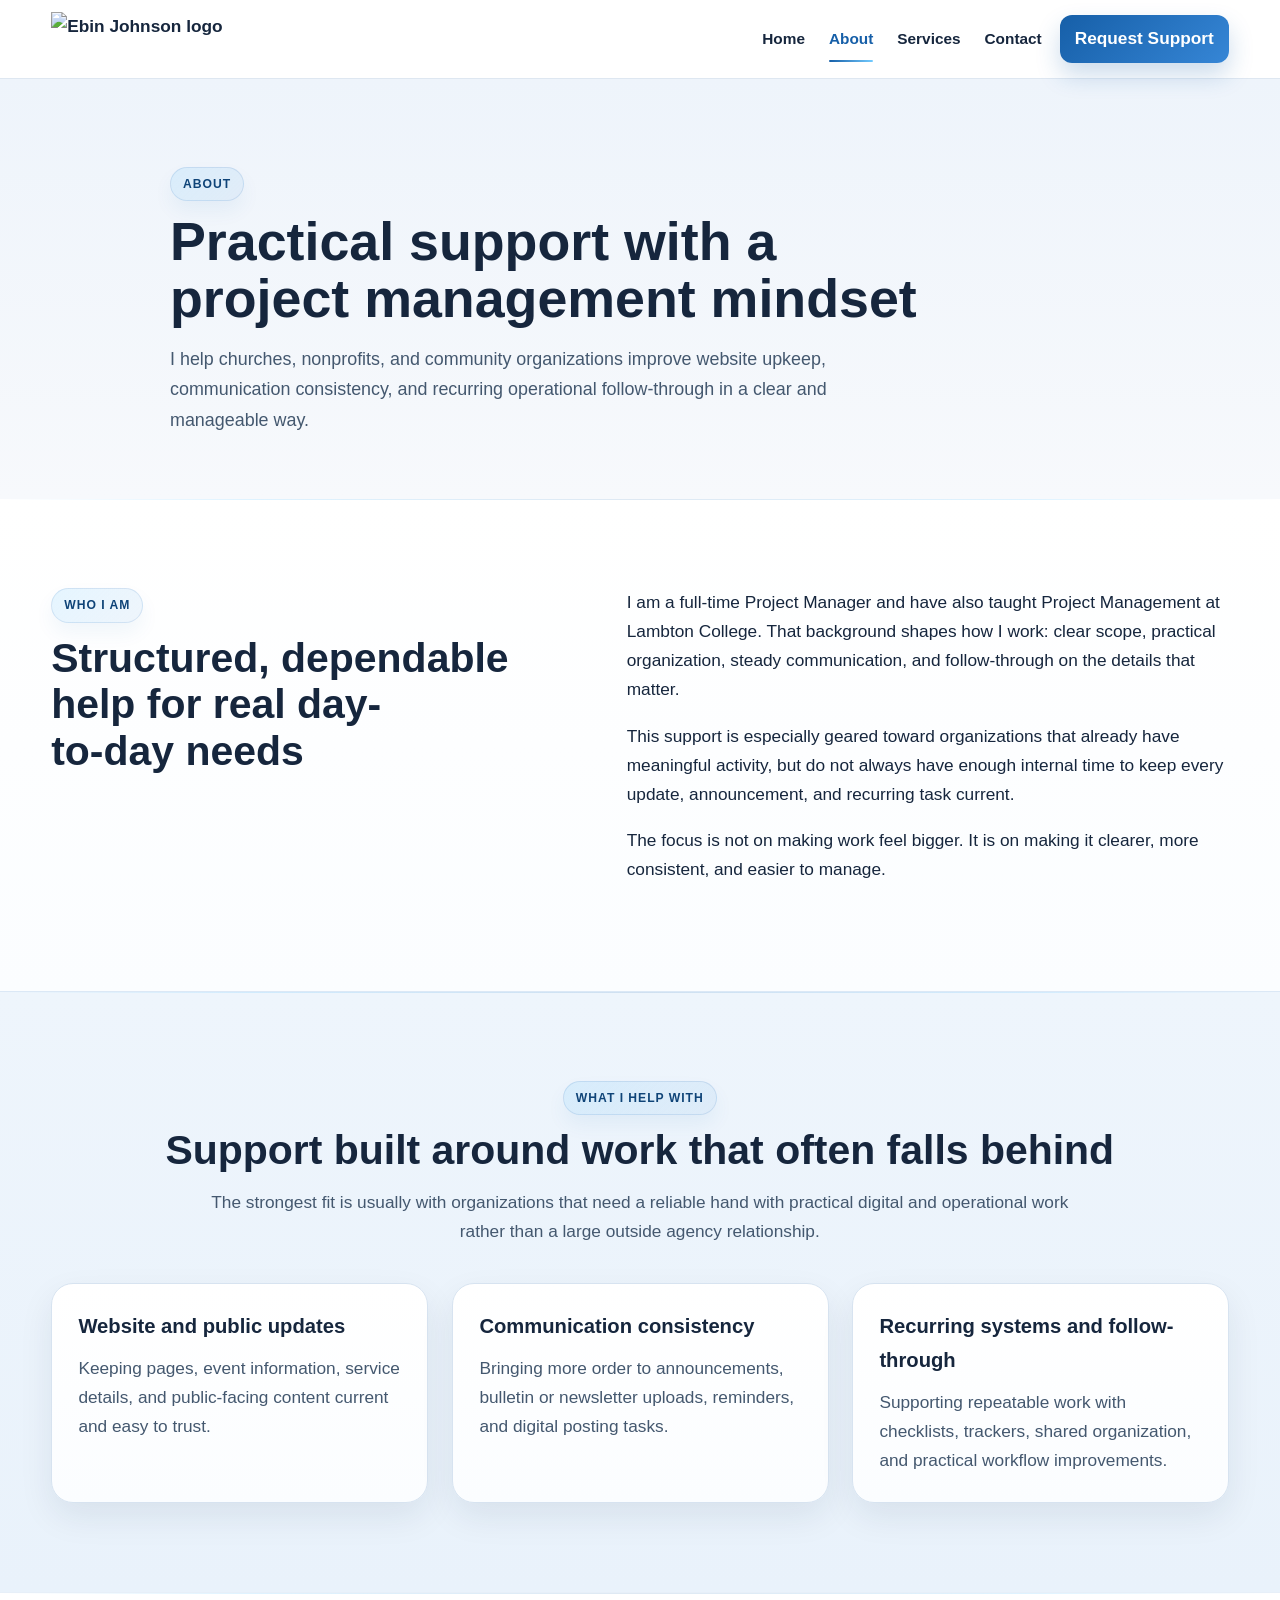
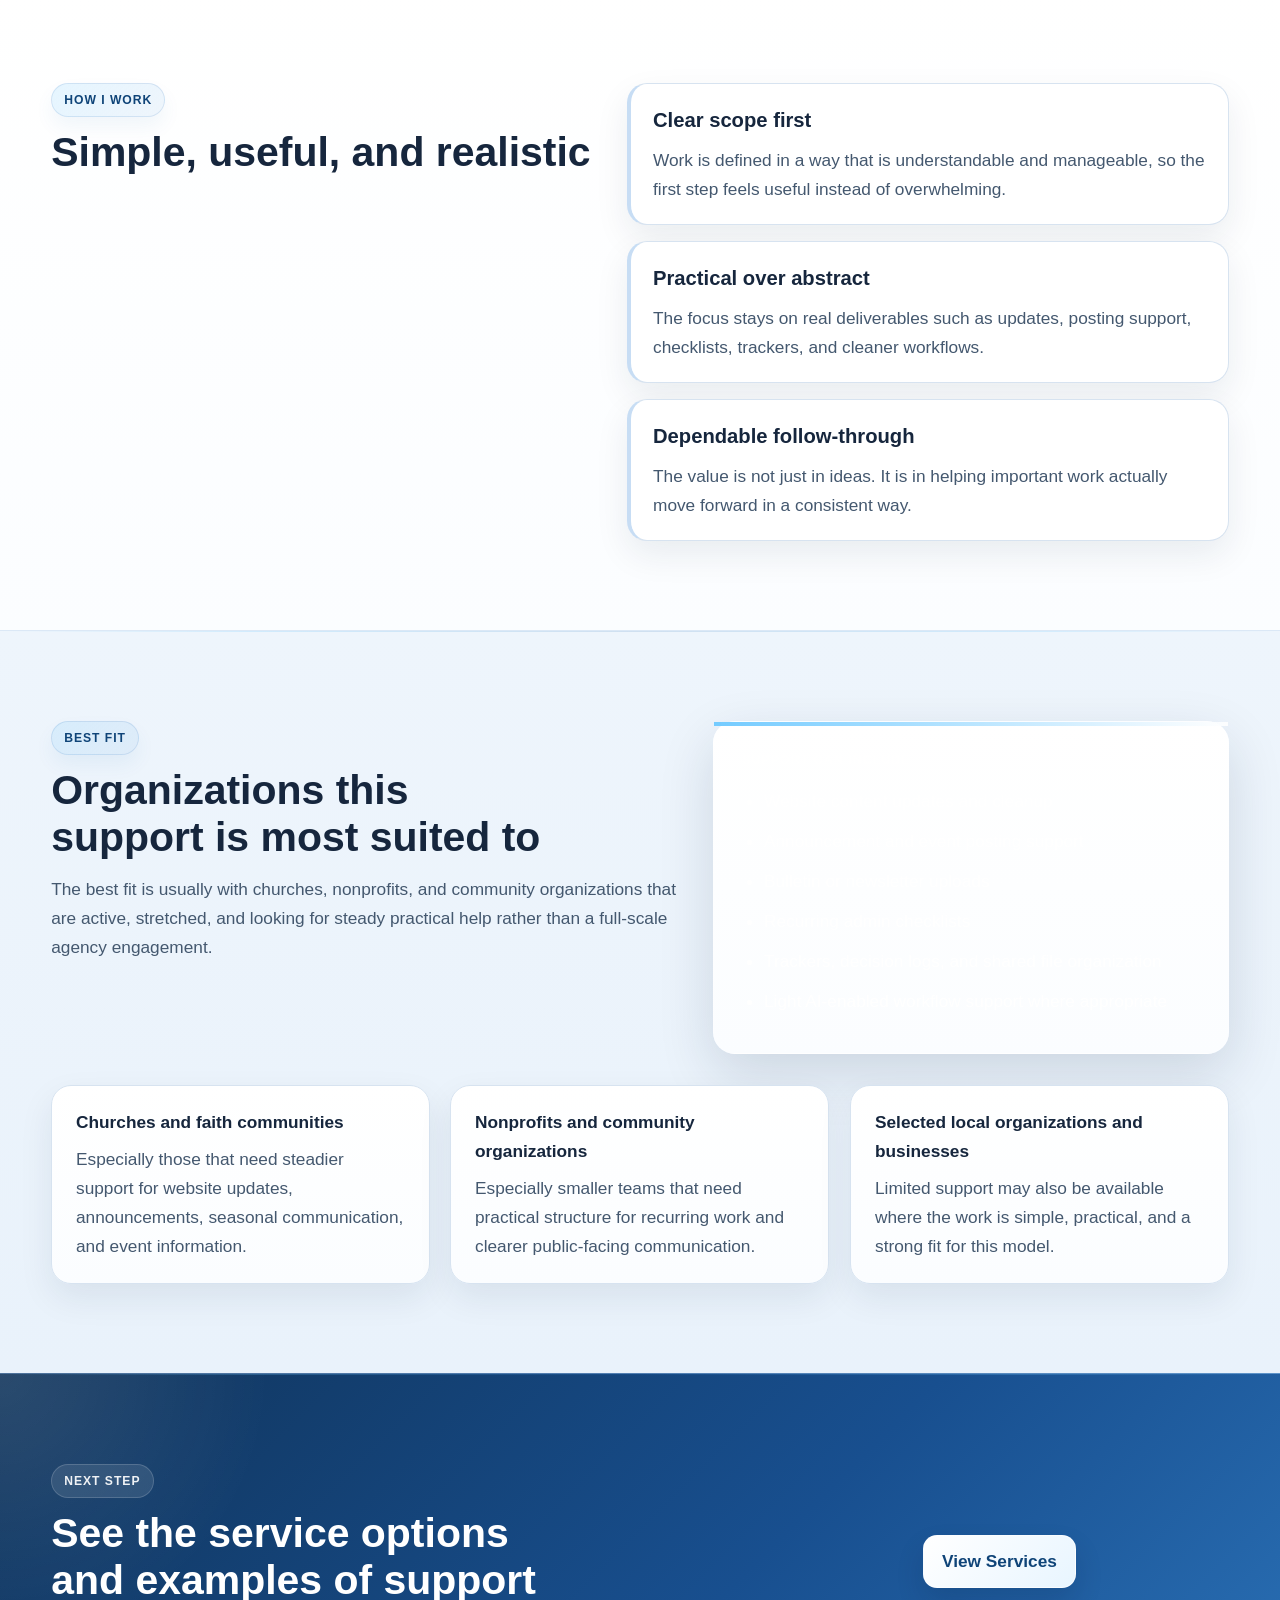
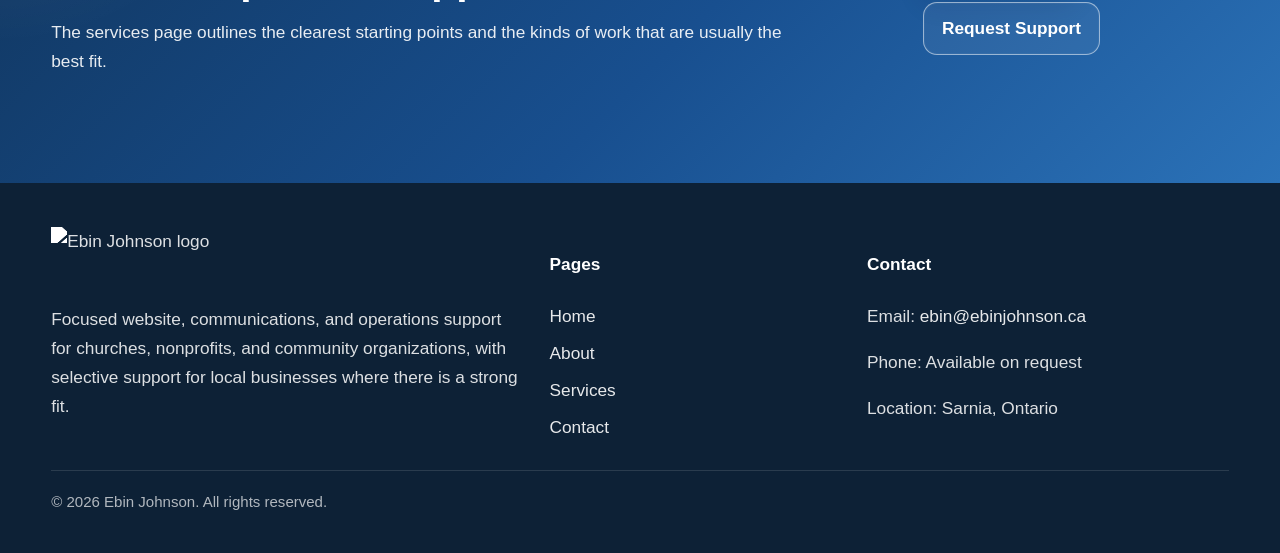
==== commit d3993b20: "Fix about page styles and refine site polish" ====
--- a/docs/about.html
+++ b/docs/about.html
@@ -42,7 +42,7 @@
   <link rel="icon" type="image/png" sizes="16x16" href="/favicon-16x16.png" />
   <link rel="apple-touch-icon" href="/apple-touch-icon.png" />
   <link rel="manifest" href="/site.webmanifest" />
-  <link rel="stylesheet" href="styles.css?v=5" />
+  <link rel="stylesheet" href="styles.css?v=7" />
 </head>
 <body>
   <header class="site-header">
@@ -257,7 +257,7 @@
         </div>
         <p>
           Focused website, communications, and operations support for churches, nonprofits,
-          and community organizations, with limited support for selected local businesses.
+          and community organizations, with selective support for local businesses where there is a strong fit.
         </p>
       </div>
 
@@ -284,6 +284,6 @@
     </div>
   </footer>
 
-  <script src="script.js?v=3"></script>
+  <script src="script.js?v=4"></script>
 </body>
 </html>
--- a/docs/styles.css
+++ b/docs/styles.css
@@ -1,19 +1,24 @@
 :root {
   --bg: #f4f7fb;
   --surface: #ffffff;
-  --surface-soft: #edf2f8;
+  --surface-soft: #edf4fb;
   --text: #16263d;
   --muted: #44586f;
-  --primary: #184f8f;
-  --primary-2: #2e74b7;
-  --primary-3: #0f3560;
-  --accent: #77bbff;
-  --border: #d8e2ee;
-  --border-strong: #c7d4e2;
+  --primary: #165fa8;
+  --primary-2: #3686d6;
+  --primary-3: #0f4478;
+  --accent: #73cbff;
+  --accent-soft: #e8f5ff;
+  --highlight-soft: #f5fbff;
+  --border: #d7e3f0;
+  --border-strong: #bfd4e9;
   --shadow: 0 14px 34px rgba(17, 35, 60, 0.08);
   --shadow-strong: 0 20px 56px rgba(13, 35, 67, 0.14);
   --radius: 22px;
-  --max-width: 1240px;
+  --max-width: 1320px;
+  --section-space: clamp(4.25rem, 7vw, 6.75rem);
+  --section-space-compact: clamp(3.25rem, 5vw, 5rem);
+  --content-gap: clamp(1.25rem, 2.4vw, 2.25rem);
 }
 
 * {
@@ -27,6 +32,7 @@
 body {
   margin: 0;
   font-family: "Segoe UI", Arial, Helvetica, sans-serif;
+  font-size: clamp(1rem, 0.98rem + 0.18vw, 1.08rem);
   color: var(--text);
   background: var(--bg);
   line-height: 1.68;
@@ -63,12 +69,12 @@
 }
 
 .container {
-  width: min(94%, var(--max-width));
+  width: min(92%, var(--max-width));
   margin: 0 auto;
 }
 
 .narrow {
-  width: min(92%, 900px);
+  width: min(92%, 940px);
   margin: 0 auto;
 }
 
@@ -185,40 +191,45 @@
 
 .btn-primary,
 .btn-light {
-  background: #ffffff;
-  color: var(--primary);
-  box-shadow: 0 12px 24px rgba(8, 24, 47, 0.12);
+  background: linear-gradient(135deg, #ffffff 0%, var(--accent-soft) 100%);
+  color: var(--primary-3);
+  border: 1px solid rgba(255, 255, 255, 0.68);
+  box-shadow: 0 14px 28px rgba(8, 24, 47, 0.14);
 }
 
 .btn-primary:hover,
 .btn-light:hover {
-  background: #eef5ff;
+  background: linear-gradient(135deg, #ffffff 0%, #dff0ff 100%);
+  box-shadow: 0 18px 34px rgba(8, 24, 47, 0.18);
 }
 
 .btn-secondary,
 .btn-outline-light {
-  border: 1px solid rgba(255, 255, 255, 0.44);
+  border: 1px solid rgba(255, 255, 255, 0.52);
   color: #ffffff;
-  background: transparent;
+  background: rgba(255, 255, 255, 0.06);
+  box-shadow: inset 0 0 0 1px rgba(255, 255, 255, 0.04);
 }
 
 .btn-secondary:hover,
 .btn-outline-light:hover {
-  background: rgba(255, 255, 255, 0.08);
+  background: rgba(255, 255, 255, 0.14);
+  border-color: rgba(255, 255, 255, 0.64);
 }
 
 .btn-nav {
   min-height: 42px;
   padding: 9px 15px;
   border-radius: 12px;
-  background: var(--primary);
+  background: linear-gradient(135deg, var(--primary) 0%, var(--primary-2) 100%);
   color: #fff;
-  box-shadow: none;
+  box-shadow: 0 12px 24px rgba(22, 95, 168, 0.22);
 }
 
 .btn-nav:hover {
-  background: var(--primary-3);
+  background: linear-gradient(135deg, var(--primary-3) 0%, var(--primary) 100%);
   color: #fff;
+  box-shadow: 0 14px 28px rgba(15, 68, 120, 0.26);
 }
 
 /* Hero */
@@ -226,19 +237,19 @@
   position: relative;
   overflow: hidden;
   color: #fff;
-  background: linear-gradient(135deg, #10345b 0%, #184f8f 46%, #2b73b9 100%);
+  background: linear-gradient(135deg, #10345b 0%, #165fa8 44%, #3a89d8 100%);
 }
 
 .hero-home {
-  min-height: calc(100vh - 78px);
-  padding: 82px 0 70px;
+  min-height: clamp(620px, calc(100svh - 78px), 820px);
+  padding: clamp(4.5rem, 8vw, 6.5rem) 0 clamp(3.75rem, 6vw, 5rem);
   display: flex;
   align-items: center;
 }
 
 .hero-home-image {
   min-height: auto;
-  padding: 74px 0 56px;
+  padding: clamp(4rem, 7vw, 5.5rem) 0 clamp(3rem, 5vw, 4.5rem);
 }
 
 .hero-orb {
@@ -280,8 +291,8 @@
   position: relative;
   z-index: 1;
   display: grid;
-  grid-template-columns: 1.06fr 0.94fr;
-  gap: 36px;
+  grid-template-columns: minmax(0, 1.06fr) minmax(320px, 0.94fr);
+  gap: clamp(1.75rem, 3.2vw, 3.25rem);
   align-items: center;
 }
 
@@ -302,15 +313,16 @@
 .hero h1,
 .page-hero h1 {
   margin: 0 0 18px;
-  line-height: 1.08;
-  font-size: clamp(2.2rem, 4vw, 4rem);
+  line-height: 1.05;
+  font-size: clamp(2.35rem, 4.2vw, 4.65rem);
+  text-wrap: balance;
 }
 
 .hero-text,
 .page-hero-text {
   margin: 0;
   max-width: 720px;
-  font-size: 1.06rem;
+  font-size: clamp(1rem, 0.98rem + 0.3vw, 1.12rem);
 }
 
 .hero-text {
@@ -319,7 +331,7 @@
 
 .hero-text-short {
   max-width: 620px;
-  font-size: 1.02rem;
+  font-size: clamp(0.98rem, 0.96rem + 0.2vw, 1.08rem);
 }
 
 .page-hero-text {
@@ -331,14 +343,14 @@
   display: flex;
   gap: 14px;
   flex-wrap: wrap;
-  margin-top: 28px;
+  margin-top: clamp(1.4rem, 3vw, 2rem);
 }
 
 .hero-badges {
   display: flex;
   flex-wrap: wrap;
   gap: 10px;
-  margin-top: 22px;
+  margin-top: clamp(1rem, 2.4vw, 1.5rem);
 }
 
 .badge-chip {
@@ -347,11 +359,12 @@
   min-height: 36px;
   padding: 8px 12px;
   border-radius: 999px;
-  background: rgba(255, 255, 255, 0.12);
-  border: 1px solid rgba(255, 255, 255, 0.18);
+  background: rgba(115, 203, 255, 0.14);
+  border: 1px solid rgba(255, 255, 255, 0.22);
   color: #ffffff;
   font-size: 0.9rem;
   font-weight: 600;
+  box-shadow: inset 0 1px 0 rgba(255, 255, 255, 0.08);
 }
 
 .hero-side {
@@ -365,13 +378,13 @@
   border-radius: 24px;
   overflow: hidden;
   box-shadow: var(--shadow-strong);
-  max-width: 470px;
+  max-width: min(100%, 500px);
   margin-left: auto;
 }
 
 .hero-feature-image {
   width: 100%;
-  height: 290px;
+  height: clamp(250px, 26vw, 320px);
   object-fit: cover;
 }
 
@@ -388,6 +401,51 @@
   font-weight: 700;
 }
 
+.panel-label {
+  margin: 0 0 12px;
+  text-transform: uppercase;
+  letter-spacing: 0.08em;
+  font-size: 0.78rem;
+  font-weight: 700;
+}
+
+.dark-panel-label {
+  color: rgba(255, 255, 255, 0.92);
+}
+
+.check-list {
+  list-style: none;
+  padding: 0;
+  margin: 18px 0 0;
+  display: grid;
+  gap: 12px;
+}
+
+.check-list li {
+  position: relative;
+  padding-left: 22px;
+  color: var(--text);
+  font-weight: 500;
+}
+
+.check-list li::before {
+  content: "•";
+  position: absolute;
+  left: 0;
+  top: 0;
+  color: var(--primary);
+  font-weight: 700;
+}
+
+.check-list.dark li {
+  color: var(--text);
+}
+
+.premium-gradient .panel-label,
+.premium-gradient .dark-panel-label {
+  color: rgba(255, 255, 255, 0.92);
+}
+
 .compact-dark-list {
   list-style: none;
   padding: 0;
@@ -422,24 +480,30 @@
 
 /* Sections */
 .page-hero {
-  padding: 76px 0 48px;
+  padding: clamp(4.25rem, 7vw, 5.5rem) 0 clamp(2.75rem, 5vw, 4rem);
   background: linear-gradient(180deg, #eef4fb 0%, #f7f9fc 100%);
 }
 
 .section {
-  padding: 72px 0;
+  padding: var(--section-space) 0;
+  position: relative;
+  background: linear-gradient(180deg, #ffffff 0%, #fbfdff 100%);
 }
 
 .section-compact {
-  padding: 58px 0;
+  padding: var(--section-space-compact) 0;
+}
+
+main > .section + .section {
+  border-top: 1px solid rgba(191, 212, 233, 0.34);
 }
 
 .alt-bg {
-  background: var(--surface-soft);
+  background: linear-gradient(180deg, #eef5fc 0%, #e9f2fb 100%);
 }
 
 .section-header {
-  margin-bottom: 28px;
+  margin-bottom: clamp(1.5rem, 3vw, 2.25rem);
 }
 
 .section-header.center {
@@ -447,22 +511,34 @@
 }
 
 .section-label {
-  margin: 0 0 10px;
+  display: inline-flex;
+  align-items: center;
+  gap: 8px;
+  margin: 0 0 12px;
+  padding: 6px 12px;
+  border-radius: 999px;
   text-transform: uppercase;
   letter-spacing: 0.08em;
-  font-size: 0.8rem;
-  font-weight: 700;
-  color: var(--primary);
+  font-size: 0.76rem;
+  font-weight: 800;
+  color: var(--primary-3);
+  background: linear-gradient(135deg, rgba(115, 203, 255, 0.18) 0%, rgba(54, 134, 214, 0.08) 100%);
+  border: 1px solid rgba(22, 95, 168, 0.12);
+  box-shadow: 0 10px 20px rgba(22, 95, 168, 0.06);
 }
 
 .section-label.light {
-  color: rgba(255, 255, 255, 0.82);
+  color: rgba(255, 255, 255, 0.92);
+  background: rgba(255, 255, 255, 0.1);
+  border-color: rgba(255, 255, 255, 0.16);
+  box-shadow: none;
 }
 
 .section h2 {
   margin: 0 0 14px;
-  font-size: clamp(1.9rem, 3vw, 2.8rem);
-  line-height: 1.16;
+  font-size: clamp(2rem, 3.2vw, 3.15rem);
+  line-height: 1.14;
+  text-wrap: balance;
 }
 
 .section-intro {
@@ -479,19 +555,19 @@
 .two-col-grid {
   display: grid;
   grid-template-columns: 0.95fr 1.05fr;
-  gap: 34px;
+  gap: var(--content-gap);
   align-items: start;
 }
 
 .fit-layout {
   display: grid;
-  gap: 26px;
+  gap: var(--content-gap);
 }
 
 .fit-intro {
   display: grid;
   grid-template-columns: minmax(0, 1.1fr) minmax(300px, 0.9fr);
-  gap: 26px;
+  gap: var(--content-gap);
   align-items: start;
 }
 
@@ -499,26 +575,27 @@
 .service-visual-grid {
   display: grid;
   grid-template-columns: repeat(3, minmax(0, 1fr));
-  gap: 24px;
+  gap: clamp(1rem, 2.2vw, 1.5rem);
 }
 
 .service-visual-card {
-  background: var(--surface);
+  background: linear-gradient(180deg, #ffffff 0%, #fafdff 100%);
   border: 1px solid var(--border);
   border-radius: 22px;
   overflow: hidden;
   box-shadow: var(--shadow);
-  transition: transform 0.2s ease, box-shadow 0.2s ease;
+  transition: transform 0.2s ease, box-shadow 0.2s ease, border 0.2s ease;
 }
 
 .service-visual-card:hover {
   transform: translateY(-3px);
   box-shadow: var(--shadow-strong);
+  border-color: rgba(54, 134, 214, 0.24);
 }
 
 .service-image-wrap {
   width: 100%;
-  height: 220px;
+  height: clamp(200px, 22vw, 240px);
   overflow: hidden;
   background: #dfe8f3;
 }
@@ -530,7 +607,7 @@
 }
 
 .service-visual-body {
-  padding: 22px;
+  padding: clamp(1.2rem, 2vw, 1.5rem);
 }
 
 .service-visual-body h3 {
@@ -546,7 +623,7 @@
 /* Cards / grids */
 .audience-grid {
   display: grid;
-  gap: 18px;
+  gap: clamp(1rem, 2vw, 1.25rem);
 }
 
 .audience-grid.three-up {
@@ -556,10 +633,10 @@
 .audience-card {
   padding: 22px 24px;
   border-radius: 20px;
-  background: var(--surface);
+  background: linear-gradient(180deg, #ffffff 0%, #fbfdff 100%);
   border: 1px solid var(--border);
   box-shadow: var(--shadow);
-  transition: transform 0.2s ease, box-shadow 0.2s ease;
+  transition: transform 0.2s ease, box-shadow 0.2s ease, border 0.2s ease;
 }
 
 .audience-card h3 {
@@ -574,7 +651,7 @@
 
 .feature-grid {
   display: grid;
-  gap: 24px;
+  gap: clamp(1rem, 2.2vw, 1.5rem);
 }
 
 .feature-grid.three-up {
@@ -600,7 +677,7 @@
 .step-card,
 .task-card {
   border-radius: var(--radius);
-  padding: 26px;
+  padding: clamp(1.2rem, 2.2vw, 1.65rem);
 }
 
 .elevated-card,
@@ -641,11 +718,11 @@
 .task-grid {
   display: grid;
   grid-template-columns: repeat(3, minmax(0, 1fr));
-  gap: 20px;
+  gap: clamp(1rem, 2vw, 1.25rem);
 }
 
 .task-card-compact {
-  padding: 22px;
+  padding: clamp(1.1rem, 2vw, 1.35rem);
 }
 
 .task-card-compact h3 {
@@ -664,7 +741,7 @@
   background: var(--surface);
   border: 1px solid var(--border);
   box-shadow: var(--shadow);
-  border-left: 4px solid rgba(24, 79, 143, 0.16);
+  border-left: 4px solid rgba(54, 134, 214, 0.28);
 }
 
 .stacked-item h3 {
@@ -700,7 +777,7 @@
 .service-cards-grid {
   display: grid;
   grid-template-columns: repeat(2, minmax(0, 1fr));
-  gap: 24px;
+  gap: clamp(1rem, 2.2vw, 1.5rem);
 }
 
 .service-cards-grid-three {
@@ -709,7 +786,7 @@
 
 .marketing-service-card {
   border-radius: var(--radius);
-  padding: 28px;
+  padding: clamp(1.25rem, 2.2vw, 1.75rem);
   position: relative;
   overflow: hidden;
   display: flex;
@@ -726,7 +803,7 @@
 }
 
 .featured-service {
-  background: linear-gradient(180deg, #ffffff 0%, #f8fbff 100%);
+  background: linear-gradient(180deg, #ffffff 0%, var(--highlight-soft) 100%);
 }
 
 .service-topline {
@@ -768,7 +845,7 @@
 .step-grid {
   display: grid;
   grid-template-columns: repeat(3, minmax(0, 1fr));
-  gap: 22px;
+  gap: clamp(1rem, 2vw, 1.35rem);
 }
 
 .step-card {
@@ -803,7 +880,7 @@
 .note-grid {
   display: grid;
   grid-template-columns: repeat(2, minmax(0, 1fr));
-  gap: 24px;
+  gap: clamp(1rem, 2.2vw, 1.5rem);
 }
 
 .note-card {
@@ -823,14 +900,14 @@
 .contact-layout {
   display: grid;
   grid-template-columns: 0.95fr 1.05fr;
-  gap: 26px;
+  gap: var(--content-gap);
   align-items: start;
 }
 
 .contact-panel,
 .contact-card {
   border-radius: var(--radius);
-  padding: 28px;
+  padding: clamp(1.25rem, 2.2vw, 1.75rem);
 }
 
 .large-card {
@@ -880,7 +957,7 @@
   margin-top: 20px;
   padding: 18px;
   border-radius: 16px;
-  background: #f8fbff;
+  background: var(--highlight-soft);
   border: 1px dashed var(--border-strong);
 }
 
@@ -931,7 +1008,7 @@
 
 .cta-band-inner {
   display: flex;
-  gap: 24px;
+  gap: clamp(1rem, 2.2vw, 1.5rem);
   align-items: center;
   justify-content: space-between;
 }
@@ -965,7 +1042,7 @@
 .footer-grid {
   display: grid;
   grid-template-columns: 1.3fr 0.8fr 1fr;
-  gap: 28px;
+  gap: clamp(1.1rem, 2.5vw, 1.75rem);
 }
 
 .footer-brand-block {
@@ -1009,24 +1086,25 @@
   font-size: 0.94rem;
 }
 
-/* Portfolio proof / selected work */
+
+/* Selected work */
 .proof-card {
   display: grid;
-  grid-template-columns: 1.2fr 0.8fr;
-  gap: 24px;
+  grid-template-columns: minmax(0, 1.04fr) minmax(320px, 0.96fr);
+  gap: clamp(1rem, 2.2vw, 1.5rem);
   align-items: stretch;
 }
 
 .proof-copy,
-.proof-panel {
+.proof-image-card {
+  background: var(--surface);
+  border: 1px solid var(--border);
   border-radius: var(--radius);
-  border: 1px solid var(--border);
   box-shadow: var(--shadow);
 }
 
 .proof-copy {
-  background: var(--surface);
-  padding: 30px;
+  padding: clamp(1.35rem, 2.4vw, 1.9rem);
 }
 
 .proof-kicker {
@@ -1040,8 +1118,9 @@
 
 .proof-copy h3 {
   margin: 0 0 12px;
-  font-size: 1.8rem;
-  line-height: 1.18;
+  font-size: clamp(1.6rem, 2.3vw, 2rem);
+  line-height: 1.16;
+  text-wrap: balance;
 }
 
 .proof-text {
@@ -1063,7 +1142,7 @@
   display: flex;
   flex-wrap: wrap;
   gap: 12px;
-  margin-top: 24px;
+  margin-top: clamp(1rem, 2vw, 1.5rem);
 }
 
 .btn-proof-secondary {
@@ -1077,7 +1156,7 @@
 }
 
 .btn-proof-secondary:hover {
-  background: #f8fbff;
+  background: var(--highlight-soft);
   color: var(--primary-3);
   border-color: var(--border-strong);
 }
@@ -1086,29 +1165,26 @@
   display: flex;
 }
 
-.proof-panel {
+.proof-image-card {
   width: 100%;
-  padding: 28px;
-  color: #ffffff;
-  background:
-    radial-gradient(circle at top right, rgba(255, 255, 255, 0.16), transparent 28%),
-    linear-gradient(135deg, #10345c, #1c5794 58%, #2c72b7);
-  border: 1px solid rgba(255, 255, 255, 0.12);
-  box-shadow: var(--shadow-strong);
-}
-
-.proof-panel-label {
-  margin: 0 0 14px;
-  color: rgba(255, 255, 255, 0.82);
-  text-transform: uppercase;
-  letter-spacing: 0.08em;
-  font-size: 0.8rem;
-  font-weight: 700;
-}
-
-.proof-panel-list li {
-  color: #ffffff;
-}
+  overflow: hidden;
+}
+
+.proof-image {
+  width: 100%;
+  height: 100%;
+  min-height: clamp(260px, 30vw, 420px);
+  object-fit: cover;
+}
+
+.proof-image-caption {
+  padding: 14px 16px;
+  font-size: 0.95rem;
+  color: var(--muted);
+  border-top: 1px solid var(--border);
+  background: #fbfdff;
+}
+
 
 @media (max-width: 1180px) {
   .proof-card {
@@ -1117,13 +1193,16 @@
 }
 
 @media (max-width: 760px) {
-  .proof-copy,
-  .proof-panel {
+  .proof-copy {
     padding: 22px;
   }
 
   .proof-copy h3 {
     font-size: 1.5rem;
+  }
+
+  .proof-image {
+    min-height: 220px;
   }
 
   .proof-actions {
@@ -1160,6 +1239,10 @@
     display: none;
   }
 
+  .hero-home {
+    min-height: auto;
+  }
+
   .hero-image-card {
     max-width: 100%;
     margin-left: 0;
@@ -1176,7 +1259,7 @@
   }
 
   .site-nav {
-    display: none;
+    display: flex;
     position: absolute;
     top: 78px;
     right: 0;
@@ -1190,10 +1273,18 @@
     border-radius: 16px;
     border: 1px solid var(--border);
     box-shadow: var(--shadow-strong);
+    opacity: 0;
+    visibility: hidden;
+    pointer-events: none;
+    transform: translateY(10px);
+    transition: opacity 0.22s ease, transform 0.22s ease, visibility 0.22s ease;
   }
 
   .site-nav.open {
-    display: flex;
+    opacity: 1;
+    visibility: visible;
+    pointer-events: auto;
+    transform: translateY(0);
   }
 
   .site-nav a.active::after,
@@ -1286,4 +1377,201 @@
   .service-image-wrap {
     height: 210px;
   }
-}+
+  .cta-band-actions {
+    width: 100%;
+  }
+
+  .cta-band-actions .btn,
+  .proof-actions .btn,
+  .proof-actions .btn-proof-secondary {
+    width: 100%;
+  }
+}
+
+
+@media (max-width: 980px) {
+  .cta-band-inner {
+    flex-direction: column;
+    align-items: flex-start;
+  }
+
+  .cta-band-actions {
+    width: 100%;
+  }
+}
+
+/* Screenshot / capture mode */
+body.capture-mode .site-header {
+  position: relative;
+  top: auto;
+}
+
+body.capture-mode .hero-orb-1,
+body.capture-mode .hero-orb-2,
+body.capture-mode .reveal,
+body.capture-mode .reveal-up,
+body.capture-mode .reveal-left,
+body.capture-mode .reveal-right,
+body.capture-mode .reveal-scale {
+  animation: none !important;
+  transition: none !important;
+  transform: none !important;
+}
+
+body.capture-mode .reveal,
+body.capture-mode .reveal.is-visible {
+  opacity: 1 !important;
+  transform: none !important;
+}
+
+/* Motion */
+@keyframes orbFloatOne {
+  0%, 100% { transform: translate3d(0, 0, 0) scale(1); }
+  50% { transform: translate3d(-14px, 16px, 0) scale(1.03); }
+}
+
+@keyframes orbFloatTwo {
+  0%, 100% { transform: translate3d(0, 0, 0) scale(1); }
+  50% { transform: translate3d(16px, -12px, 0) scale(1.04); }
+}
+
+.hero-orb-1 {
+  animation: orbFloatOne 12s ease-in-out infinite;
+}
+
+.hero-orb-2 {
+  animation: orbFloatTwo 14s ease-in-out infinite;
+}
+
+.reveal {
+  opacity: 0;
+  transform: translate3d(0, 24px, 0);
+  transition:
+    opacity 0.72s ease,
+    transform 0.72s cubic-bezier(0.22, 1, 0.36, 1);
+  transition-delay: var(--reveal-delay, 0ms);
+  will-change: opacity, transform;
+}
+
+.reveal-up {
+  transform: translate3d(0, 24px, 0);
+}
+
+.reveal-left {
+  transform: translate3d(-24px, 0, 0);
+}
+
+.reveal-right {
+  transform: translate3d(24px, 0, 0);
+}
+
+.reveal-scale {
+  transform: translate3d(0, 24px, 0) scale(0.985);
+}
+
+.reveal.is-visible {
+  opacity: 1;
+  transform: translate3d(0, 0, 0) scale(1);
+}
+
+@media (prefers-reduced-motion: reduce) {
+  html {
+    scroll-behavior: auto;
+  }
+
+  .hero-orb-1,
+  .hero-orb-2,
+  .reveal,
+  .site-nav {
+    animation: none !important;
+    transition: none !important;
+    transform: none !important;
+  }
+
+  .reveal {
+    opacity: 1 !important;
+  }
+}
+
+
+/* Visual polish refresh */
+.section::before {
+  content: "";
+  position: absolute;
+  left: 0;
+  right: 0;
+  top: 0;
+  height: 1px;
+  background: linear-gradient(90deg, transparent 0%, rgba(115, 203, 255, 0.24) 20%, rgba(22, 95, 168, 0.14) 50%, rgba(115, 203, 255, 0.24) 80%, transparent 100%);
+  pointer-events: none;
+}
+
+.task-card,
+.step-card,
+.feature-card,
+.soft-card,
+.note-card,
+.contact-card,
+.contact-panel,
+.marketing-service-card,
+.showcase-card {
+  background: linear-gradient(180deg, #ffffff 0%, #fbfdff 100%);
+}
+
+.task-card:hover,
+.step-card:hover,
+.feature-card:hover,
+.soft-card:hover,
+.note-card:hover,
+.contact-card:hover,
+.contact-panel:hover,
+.marketing-service-card:hover,
+.showcase-card:hover {
+  border-color: rgba(54, 134, 214, 0.22);
+}
+
+.hero-image-card,
+.premium-gradient {
+  position: relative;
+}
+
+.hero-image-card::after,
+.premium-gradient::after {
+  content: "";
+  position: absolute;
+  inset: 0 auto auto 0;
+  width: 100%;
+  height: 4px;
+  background: linear-gradient(90deg, var(--accent) 0%, rgba(255, 255, 255, 0.85) 100%);
+}
+
+.hero-contact-note a,
+.contact-panel a:hover,
+.contact-card a:hover {
+  color: var(--primary);
+}
+
+.site-nav a.active::after,
+.site-nav a:hover::after {
+  background: linear-gradient(90deg, var(--primary), var(--accent));
+}
+
+
+@media (min-width: 1500px) {
+  :root {
+    --max-width: 1380px;
+  }
+
+  .hero-grid {
+    grid-template-columns: minmax(0, 1.08fr) minmax(360px, 0.92fr);
+  }
+
+  .proof-card {
+    grid-template-columns: minmax(0, 1fr) minmax(420px, 0.94fr);
+  }
+
+  .cta-band-inner {
+    align-items: center;
+  }
+}
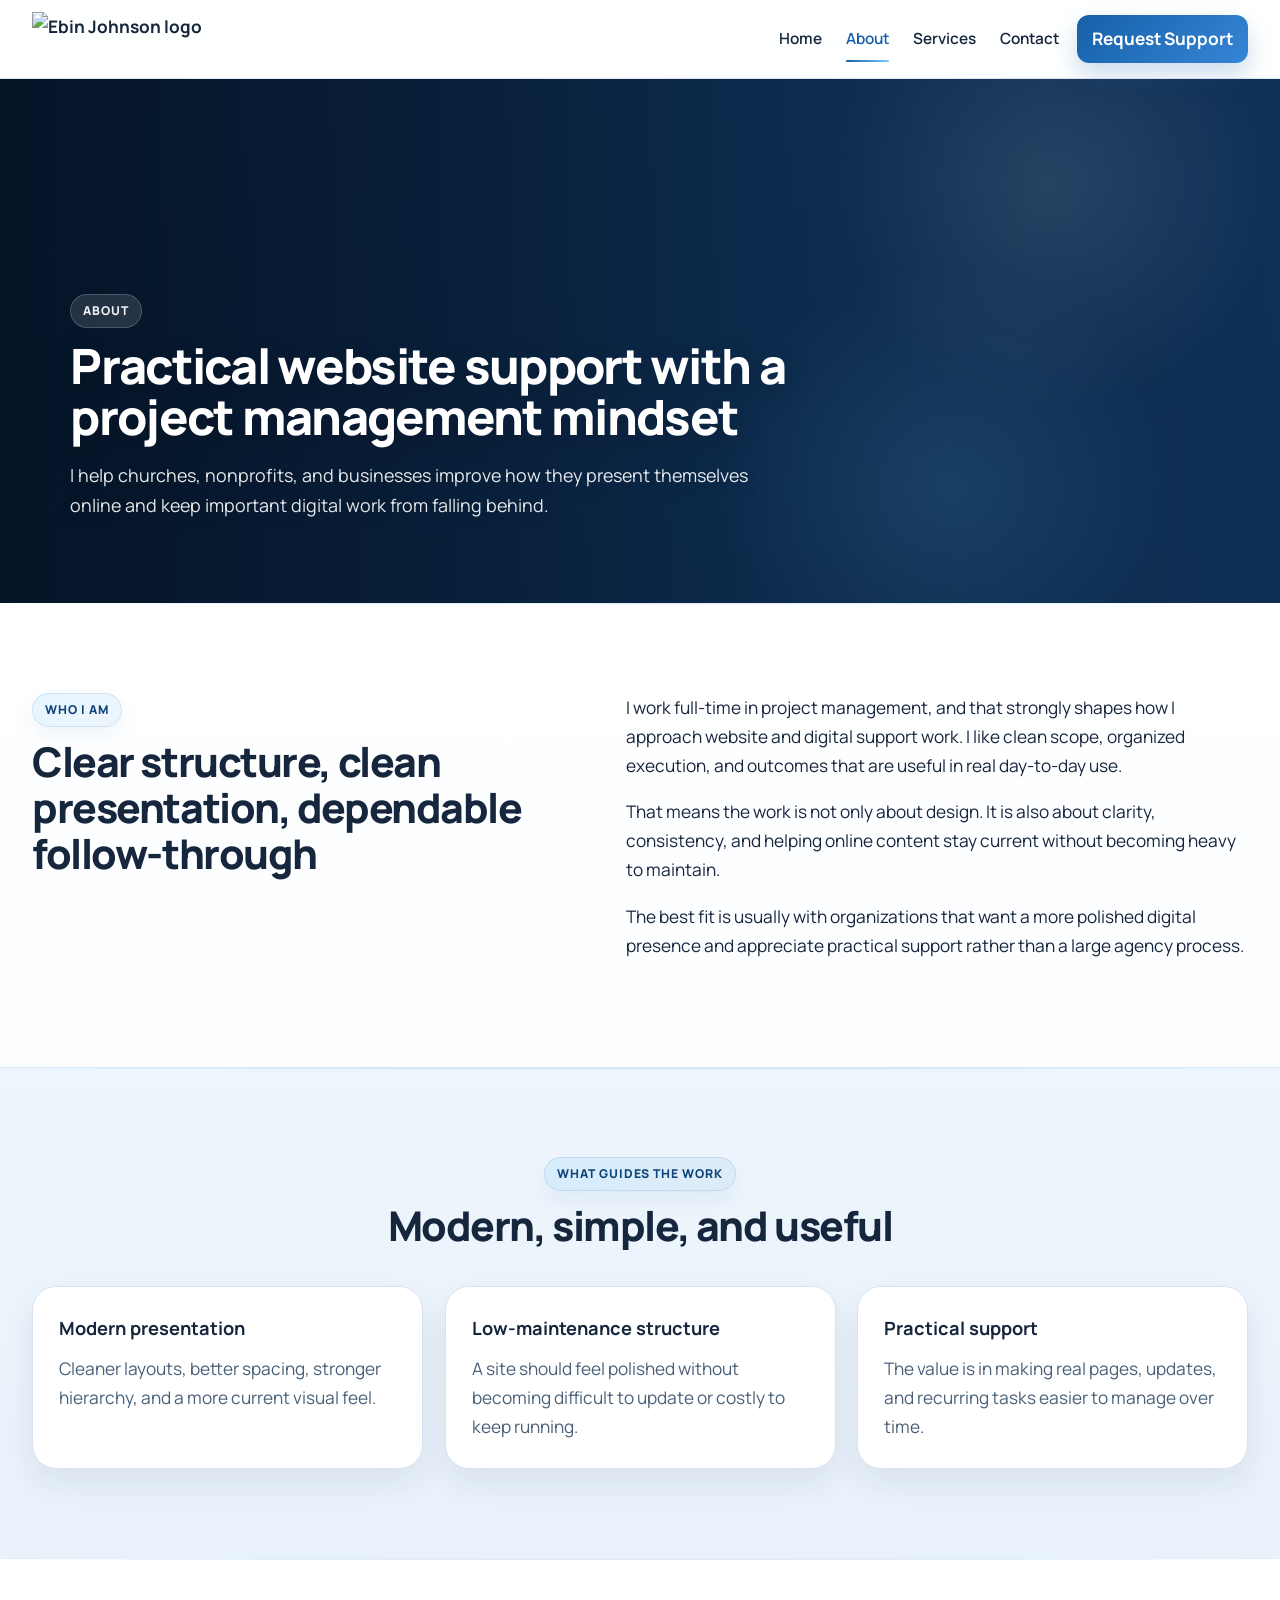
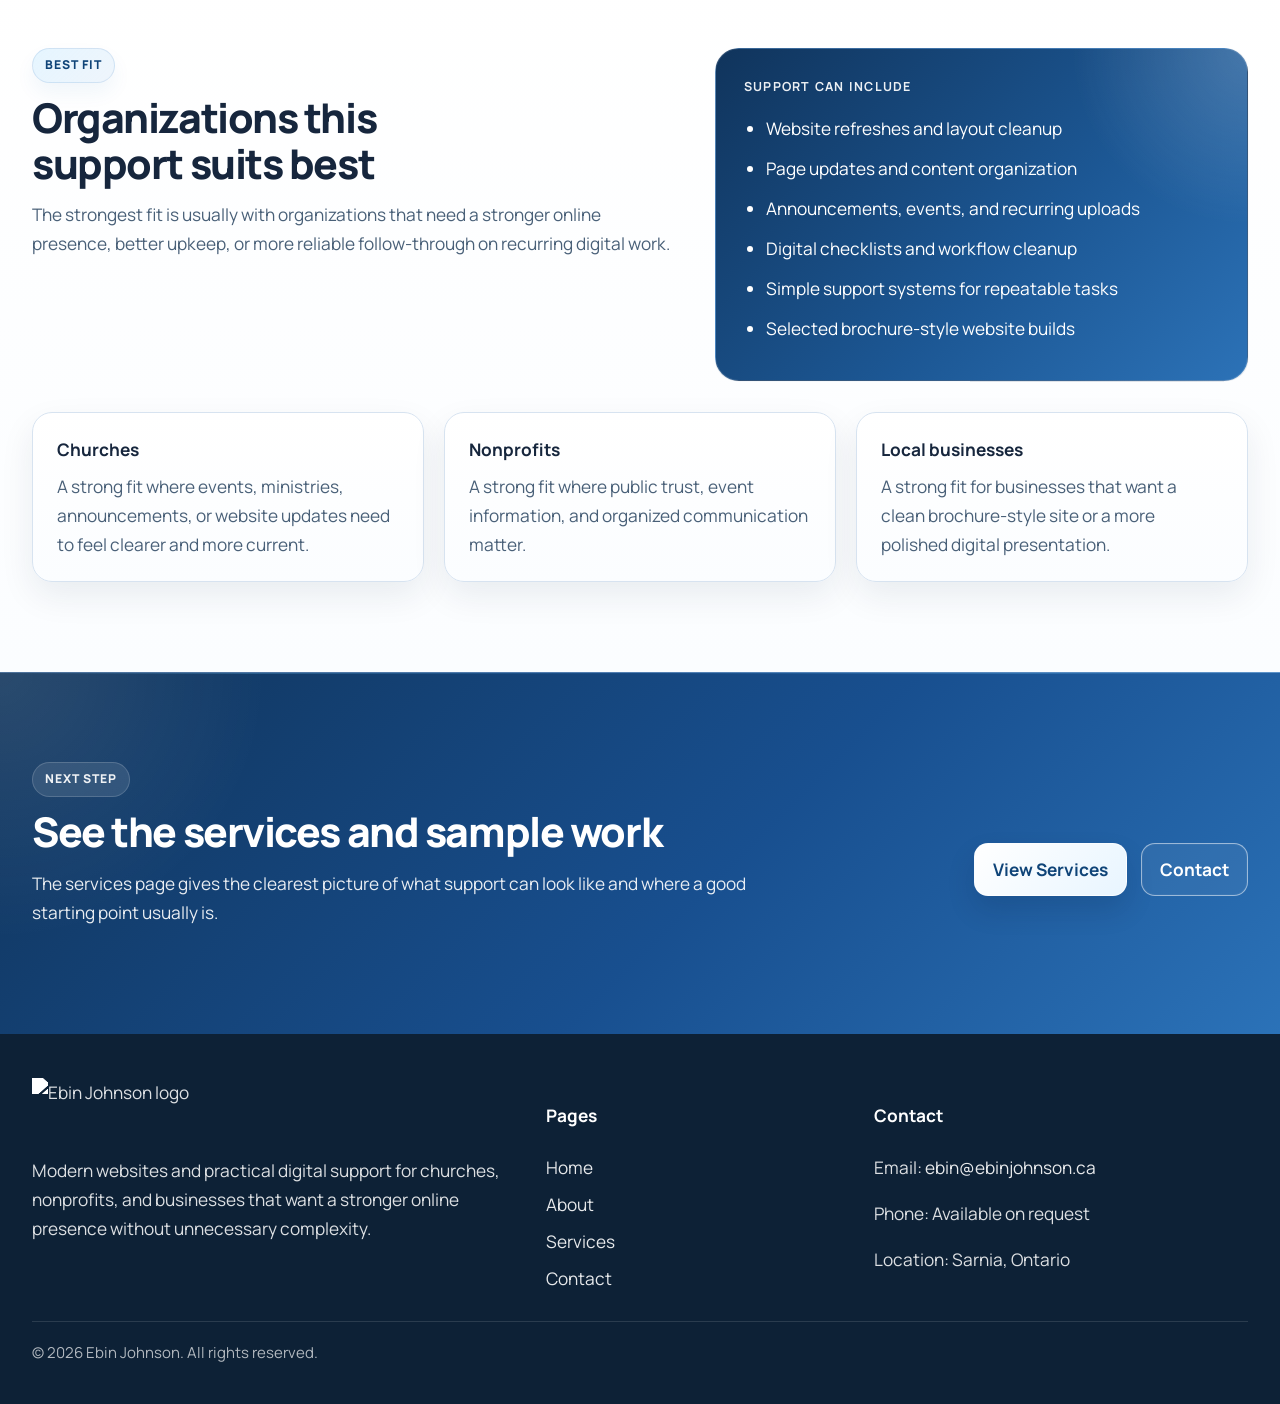
==== commit 2cea5258: "Refresh site layout and add demo showcase" ====
--- a/docs/about.html
+++ b/docs/about.html
@@ -8,7 +8,7 @@
 
   <meta
     name="description"
-    content="About Ebin Johnson and his practical website, communications, and operations support for churches, nonprofits, and community organizations in Sarnia and surrounding communities."
+    content="About Ebin Johnson and his practical website and digital support for churches, nonprofits, and businesses in Sarnia and surrounding communities."
   />
   <meta name="robots" content="index, follow" />
   <meta name="author" content="Ebin Johnson" />
@@ -20,7 +20,7 @@
   <meta property="og:title" content="About | Ebin Johnson" />
   <meta
     property="og:description"
-    content="About Ebin Johnson and his practical website, communications, and operations support for churches, nonprofits, and community organizations in Sarnia and surrounding communities."
+    content="About Ebin Johnson and his practical website and digital support for churches, nonprofits, and businesses in Sarnia and surrounding communities."
   />
   <meta property="og:url" content="https://ebinjohnson.ca/about.html" />
   <meta property="og:site_name" content="Ebin Johnson" />
@@ -31,7 +31,7 @@
   <meta name="twitter:title" content="About | Ebin Johnson" />
   <meta
     name="twitter:description"
-    content="About Ebin Johnson and his practical website, communications, and operations support for churches, nonprofits, and community organizations in Sarnia and surrounding communities."
+    content="About Ebin Johnson and his practical website and digital support for churches, nonprofits, and businesses in Sarnia and surrounding communities."
   />
   <meta name="twitter:image" content="https://ebinjohnson.ca/assets/images/EJbluelogo1.png" />
   <meta name="twitter:image:alt" content="Ebin Johnson logo" />
@@ -42,7 +42,7 @@
   <link rel="icon" type="image/png" sizes="16x16" href="/favicon-16x16.png" />
   <link rel="apple-touch-icon" href="/apple-touch-icon.png" />
   <link rel="manifest" href="/site.webmanifest" />
-  <link rel="stylesheet" href="styles.css?v=7" />
+  <link rel="stylesheet" href="styles.css?v=20" />
 </head>
 <body>
   <header class="site-header">
@@ -69,7 +69,7 @@
           <a href="contact.html">Contact</a>
         </nav>
 
-        <a href="mailto:ebin@ebinjohnson.ca?subject=Support%20Inquiry" class="btn btn-nav header-cta">
+        <a href="mailto:ebin@ebinjohnson.ca?subject=Website%20Inquiry" class="btn btn-nav header-cta">
           Request Support
         </a>
       </div>
@@ -77,14 +77,17 @@
   </header>
 
   <main>
-    <section class="page-hero">
-      <div class="container narrow">
-        <p class="section-label">About</p>
-        <h1>Practical support with a project management mindset</h1>
-        <p class="page-hero-text">
-          I help churches, nonprofits, and community organizations improve website upkeep,
-          communication consistency, and recurring operational follow-through in a clear and manageable way.
-        </p>
+    <section class="page-hero page-hero-about">
+      <div class="container">
+        <div class="page-hero-banner-card">
+          <div class="page-hero-copy">
+            <p class="section-label">About</p>
+            <h1>Practical website support with a project management mindset</h1>
+            <p class="page-hero-text">
+              I help churches, nonprofits, and businesses improve how they present themselves online and keep important digital work from falling behind.
+            </p>
+          </div>
+        </div>
       </div>
     </section>
 
@@ -92,21 +95,19 @@
       <div class="container two-col-grid">
         <div>
           <p class="section-label">Who I am</p>
-          <h2>Structured, dependable help for real day-to-day needs</h2>
+          <h2>Clear structure, clean presentation, dependable follow-through</h2>
         </div>
 
         <div>
           <p>
-            I am a full-time Project Manager and have also taught Project Management at Lambton College.
-            That background shapes how I work: clear scope, practical organization, steady communication,
-            and follow-through on the details that matter.
-          </p>
-          <p>
-            This support is especially geared toward organizations that already have meaningful activity,
-            but do not always have enough internal time to keep every update, announcement, and recurring task current.
-          </p>
-          <p>
-            The focus is not on making work feel bigger. It is on making it clearer, more consistent, and easier to manage.
+            I work full-time in project management, and that strongly shapes how I approach website and digital support work.
+            I like clean scope, organized execution, and outcomes that are useful in real day-to-day use.
+          </p>
+          <p>
+            That means the work is not only about design. It is also about clarity, consistency, and helping online content stay current without becoming heavy to maintain.
+          </p>
+          <p>
+            The best fit is usually with organizations that want a more polished digital presence and appreciate practical support rather than a large agency process.
           </p>
         </div>
       </div>
@@ -115,33 +116,29 @@
     <section class="section alt-bg">
       <div class="container">
         <div class="section-header center">
-          <p class="section-label">What I help with</p>
-          <h2>Support built around work that often falls behind</h2>
-          <p class="section-intro wide">
-            The strongest fit is usually with organizations that need a reliable hand with practical digital
-            and operational work rather than a large outside agency relationship.
-          </p>
-        </div>
-
-        <div class="feature-grid three-up">
-          <article class="feature-card elevated-card">
-            <h3>Website and public updates</h3>
-            <p>
-              Keeping pages, event information, service details, and public-facing content current and easy to trust.
-            </p>
-          </article>
-
-          <article class="feature-card elevated-card">
-            <h3>Communication consistency</h3>
-            <p>
-              Bringing more order to announcements, bulletin or newsletter uploads, reminders, and digital posting tasks.
-            </p>
-          </article>
-
-          <article class="feature-card elevated-card">
-            <h3>Recurring systems and follow-through</h3>
-            <p>
-              Supporting repeatable work with checklists, trackers, shared organization, and practical workflow improvements.
+          <p class="section-label">What guides the work</p>
+          <h2>Modern, simple, and useful</h2>
+        </div>
+
+        <div class="trust-grid">
+          <article class="trust-card">
+            <h3>Modern presentation</h3>
+            <p>
+              Cleaner layouts, better spacing, stronger hierarchy, and a more current visual feel.
+            </p>
+          </article>
+
+          <article class="trust-card">
+            <h3>Low-maintenance structure</h3>
+            <p>
+              A site should feel polished without becoming difficult to update or costly to keep running.
+            </p>
+          </article>
+
+          <article class="trust-card">
+            <h3>Practical support</h3>
+            <p>
+              The value is in making real pages, updates, and recurring tasks easier to manage over time.
             </p>
           </article>
         </div>
@@ -149,82 +146,49 @@
     </section>
 
     <section class="section">
-      <div class="container two-col-grid">
-        <div>
-          <p class="section-label">How I work</p>
-          <h2>Simple, useful, and realistic</h2>
-        </div>
-
-        <div class="stacked-list">
-          <div class="stacked-item">
-            <h3>Clear scope first</h3>
-            <p>
-              Work is defined in a way that is understandable and manageable, so the first step feels useful instead of overwhelming.
-            </p>
-          </div>
-
-          <div class="stacked-item">
-            <h3>Practical over abstract</h3>
-            <p>
-              The focus stays on real deliverables such as updates, posting support, checklists, trackers, and cleaner workflows.
-            </p>
-          </div>
-
-          <div class="stacked-item">
-            <h3>Dependable follow-through</h3>
-            <p>
-              The value is not just in ideas. It is in helping important work actually move forward in a consistent way.
-            </p>
-          </div>
-        </div>
-      </div>
-    </section>
-
-    <section class="section alt-bg">
       <div class="container fit-layout">
         <div class="fit-intro">
           <div>
             <p class="section-label">Best fit</p>
-            <h2>Organizations this support is most suited to</h2>
+            <h2>Organizations this support suits best</h2>
             <p class="section-intro">
-              The best fit is usually with churches, nonprofits, and community organizations that are active,
-              stretched, and looking for steady practical help rather than a full-scale agency engagement.
+              The strongest fit is usually with organizations that need a stronger online presence,
+              better upkeep, or more reliable follow-through on recurring digital work.
             </p>
           </div>
 
           <div class="showcase-card premium-gradient fit-support-card">
             <p class="panel-label dark-panel-label">Support can include</p>
             <ul class="showcase-list">
-              <li>Website content updates and cleanup</li>
-              <li>Announcement and event posting support</li>
-              <li>Bulletin or newsletter uploads</li>
-              <li>Recurring admin checklists</li>
-              <li>Trackers, decision logs, and shared file organization</li>
-              <li>Light AI-enabled workflow support where appropriate</li>
+              <li>Website refreshes and layout cleanup</li>
+              <li>Page updates and content organization</li>
+              <li>Announcements, events, and recurring uploads</li>
+              <li>Digital checklists and workflow cleanup</li>
+              <li>Simple support systems for repeatable tasks</li>
+              <li>Selected brochure-style website builds</li>
             </ul>
           </div>
         </div>
 
         <div class="audience-grid three-up">
           <article class="audience-card">
-            <h3>Churches and faith communities</h3>
-            <p>
-              Especially those that need steadier support for website updates, announcements,
-              seasonal communication, and event information.
+            <h3>Churches</h3>
+            <p>
+              A strong fit where events, ministries, announcements, or website updates need to feel clearer and more current.
             </p>
           </article>
 
           <article class="audience-card">
-            <h3>Nonprofits and community organizations</h3>
-            <p>
-              Especially smaller teams that need practical structure for recurring work and clearer public-facing communication.
+            <h3>Nonprofits</h3>
+            <p>
+              A strong fit where public trust, event information, and organized communication matter.
             </p>
           </article>
 
           <article class="audience-card">
-            <h3>Selected local organizations and businesses</h3>
-            <p>
-              Limited support may also be available where the work is simple, practical, and a strong fit for this model.
+            <h3>Local businesses</h3>
+            <p>
+              A strong fit for businesses that want a clean brochure-style site or a more polished digital presentation.
             </p>
           </article>
         </div>
@@ -235,15 +199,15 @@
       <div class="container cta-band-inner">
         <div>
           <p class="section-label light">Next step</p>
-          <h2>See the service options and examples of support</h2>
-          <p>
-            The services page outlines the clearest starting points and the kinds of work that are usually the best fit.
+          <h2>See the services and sample work</h2>
+          <p>
+            The services page gives the clearest picture of what support can look like and where a good starting point usually is.
           </p>
         </div>
 
         <div class="cta-band-actions">
           <a href="services.html" class="btn btn-light">View Services</a>
-          <a href="mailto:ebin@ebinjohnson.ca?subject=Support%20Inquiry" class="btn btn-outline-light">Request Support</a>
+          <a href="contact.html" class="btn btn-outline-light">Contact</a>
         </div>
       </div>
     </section>
@@ -256,8 +220,7 @@
           <img src="assets/images/EJbluelogo1.png" alt="Ebin Johnson logo" class="footer-logo-image" />
         </div>
         <p>
-          Focused website, communications, and operations support for churches, nonprofits,
-          and community organizations, with selective support for local businesses where there is a strong fit.
+          Modern websites and practical digital support for churches, nonprofits, and businesses that want a stronger online presence without unnecessary complexity.
         </p>
       </div>
 
@@ -284,6 +247,6 @@
     </div>
   </footer>
 
-  <script src="script.js?v=4"></script>
+  <script src="script.js?v=20"></script>
 </body>
-</html>+</html>
--- a/docs/styles.css
+++ b/docs/styles.css
@@ -1,9 +1,11 @@
+@import url("https://fonts.googleapis.com/css2?family=Manrope:wght@400;500;600;700;800&display=swap");
+
 :root {
-  --bg: #f4f7fb;
+  --bg: #f3f7fb;
   --surface: #ffffff;
   --surface-soft: #edf4fb;
   --text: #16263d;
-  --muted: #44586f;
+  --muted: #496078;
   --primary: #165fa8;
   --primary-2: #3686d6;
   --primary-3: #0f4478;
@@ -13,12 +15,19 @@
   --border: #d7e3f0;
   --border-strong: #bfd4e9;
   --shadow: 0 14px 34px rgba(17, 35, 60, 0.08);
-  --shadow-strong: 0 20px 56px rgba(13, 35, 67, 0.14);
-  --radius: 22px;
-  --max-width: 1320px;
-  --section-space: clamp(4.25rem, 7vw, 6.75rem);
-  --section-space-compact: clamp(3.25rem, 5vw, 5rem);
+  --shadow-strong: 0 24px 64px rgba(13, 35, 67, 0.16);
+  --radius: 24px;
+  --max-width: 1500px;
+  --section-space: clamp(4.5rem, 7vw, 7rem);
+  --section-space-compact: clamp(3.4rem, 5.2vw, 5.2rem);
   --content-gap: clamp(1.25rem, 2.4vw, 2.25rem);
+  --hero-overlay: linear-gradient(90deg, rgba(5, 18, 35, 0.88) 0%, rgba(8, 29, 53, 0.76) 32%, rgba(13, 56, 99, 0.54) 60%, rgba(22, 95, 168, 0.20) 100%);
+  --hero-monitor-shadow: 0 30px 84px rgba(3, 14, 30, 0.42);
+  --font-sans: "Manrope", Arial, Helvetica, sans-serif;
+  --motion-duration: 900ms;
+  --motion-duration-fast: 520ms;
+  --motion-ease: cubic-bezier(0.22, 1, 0.36, 1);
+  --motion-ease-soft: cubic-bezier(0.16, 1, 0.3, 1);
 }
 
 * {
@@ -31,7 +40,7 @@
 
 body {
   margin: 0;
-  font-family: "Segoe UI", Arial, Helvetica, sans-serif;
+  font-family: var(--font-sans);
   font-size: clamp(1rem, 0.98rem + 0.18vw, 1.08rem);
   color: var(--text);
   background: var(--bg);
@@ -43,6 +52,45 @@
   overflow: hidden;
 }
 
+button,
+input,
+textarea,
+select {
+  font: inherit;
+  font-family: var(--font-sans);
+}
+
+h1,
+h2,
+h3,
+h4,
+h5,
+h6,
+.site-nav a,
+.btn,
+.section-label,
+.eyebrow,
+.badge-chip,
+.proof-kicker,
+.contact-link-btn,
+.step-number {
+  font-family: var(--font-sans);
+}
+
+.hero h1,
+.page-hero h1,
+.section h2,
+.marketing-service-card h3,
+.demo-card h3 {
+  letter-spacing: -0.035em;
+}
+
+.hero h1,
+.page-hero h1,
+.section h2 {
+  font-weight: 800;
+}
+
 img {
   max-width: 100%;
   display: block;
@@ -69,7 +117,7 @@
 }
 
 .container {
-  width: min(92%, var(--max-width));
+  width: min(95%, var(--max-width));
   margin: 0 auto;
 }
 
@@ -87,7 +135,7 @@
   position: sticky;
   top: 0;
   z-index: 1000;
-  background: rgba(255, 255, 255, 0.94);
+  background: rgba(255, 255, 255, 0.92);
   backdrop-filter: blur(14px);
   border-bottom: 1px solid rgba(215, 226, 238, 0.82);
 }
@@ -142,6 +190,7 @@
   font-weight: 600;
   font-size: 0.96rem;
   position: relative;
+  transition: color var(--motion-duration-fast) var(--motion-ease-soft);
 }
 
 .site-nav a.active,
@@ -158,7 +207,7 @@
   width: 100%;
   height: 2px;
   border-radius: 999px;
-  background: var(--primary);
+  background: linear-gradient(90deg, var(--primary), var(--accent));
 }
 
 .menu-toggle {
@@ -182,11 +231,16 @@
   padding: 11px 18px;
   border-radius: 14px;
   font-weight: 700;
-  transition: transform 0.2s ease, background 0.2s ease, color 0.2s ease, border 0.2s ease;
+  transition:
+    transform var(--motion-duration-fast) var(--motion-ease-soft),
+    box-shadow var(--motion-duration-fast) var(--motion-ease-soft),
+    border-color var(--motion-duration-fast) var(--motion-ease-soft),
+    background var(--motion-duration-fast) var(--motion-ease-soft),
+    color var(--motion-duration-fast) var(--motion-ease-soft);
 }
 
 .btn:hover {
-  transform: translateY(-1px);
+  transform: translateY(-2px) scale(1.01);
 }
 
 .btn-primary,
@@ -232,6 +286,22 @@
   box-shadow: 0 14px 28px rgba(15, 68, 120, 0.26);
 }
 
+.btn-outline-primary {
+  min-height: 42px;
+  padding: 9px 15px;
+  border-radius: 12px;
+  background: #ffffff;
+  border: 1px solid var(--border);
+  color: var(--primary-3);
+  box-shadow: none;
+}
+
+.btn-outline-primary:hover {
+  background: var(--highlight-soft);
+  border-color: var(--border-strong);
+  color: var(--primary);
+}
+
 /* Hero */
 .hero {
   position: relative;
@@ -241,39 +311,28 @@
 }
 
 .hero-home {
-  min-height: clamp(620px, calc(100svh - 78px), 820px);
-  padding: clamp(4.5rem, 8vw, 6.5rem) 0 clamp(3.75rem, 6vw, 5rem);
+  min-height: clamp(640px, calc(100svh - 78px), 900px);
+  padding: clamp(4.5rem, 7vw, 6.4rem) 0 clamp(3.8rem, 6vw, 5rem);
   display: flex;
   align-items: center;
 }
 
-.hero-home-image {
-  min-height: auto;
-  padding: clamp(4rem, 7vw, 5.5rem) 0 clamp(3rem, 5vw, 4.5rem);
-}
-
-.hero-orb {
+.hero-full-image {
+  min-height: clamp(660px, calc(100svh - 78px), 920px);
+  padding: clamp(4.5rem, 7vw, 6.4rem) 0 clamp(3.8rem, 6vw, 5rem);
+  background-image: var(--hero-overlay), url("assets/images/hero-blue.webp");
+  background-size: cover;
+  background-position: center center;
+  background-repeat: no-repeat;
+}
+
+.hero-image-overlay {
   position: absolute;
-  border-radius: 999px;
-  filter: blur(18px);
-  opacity: 0.28;
+  inset: 0;
+  background:
+    radial-gradient(circle at 80% 28%, rgba(115, 203, 255, 0.28), transparent 26%),
+    radial-gradient(circle at 86% 70%, rgba(115, 203, 255, 0.14), transparent 24%);
   pointer-events: none;
-}
-
-.hero-orb-1 {
-  width: 340px;
-  height: 340px;
-  right: -80px;
-  top: 70px;
-  background: radial-gradient(circle, rgba(141, 202, 255, 0.72), transparent 60%);
-}
-
-.hero-orb-2 {
-  width: 280px;
-  height: 280px;
-  left: -60px;
-  bottom: -40px;
-  background: radial-gradient(circle, rgba(110, 191, 255, 0.48), transparent 60%);
 }
 
 .hero-gridline {
@@ -287,17 +346,18 @@
   pointer-events: none;
 }
 
-.hero-grid {
+.hero-split-layout {
   position: relative;
   z-index: 1;
   display: grid;
-  grid-template-columns: minmax(0, 1.06fr) minmax(320px, 0.94fr);
-  gap: clamp(1.75rem, 3.2vw, 3.25rem);
+  grid-template-columns: minmax(540px, 0.92fr) minmax(440px, 1.08fr);
+  gap: clamp(1.5rem, 3vw, 3rem);
   align-items: center;
-}
-
-.hero-grid-image {
-  align-items: center;
+  min-height: inherit;
+}
+
+.hero-home-layout {
+  align-items: end;
 }
 
 .eyebrow {
@@ -314,8 +374,8 @@
 .page-hero h1 {
   margin: 0 0 18px;
   line-height: 1.05;
-  font-size: clamp(2.35rem, 4.2vw, 4.65rem);
-  text-wrap: balance;
+  font-size: clamp(2.5rem, 3.3vw, 4.5rem);
+  text-wrap: pretty;
 }
 
 .hero-text,
@@ -330,16 +390,46 @@
 }
 
 .hero-text-short {
-  max-width: 620px;
-  font-size: clamp(0.98rem, 0.96rem + 0.2vw, 1.08rem);
-}
-
-.page-hero-text {
-  color: var(--muted);
+  max-width: 640px;
+  font-size: clamp(1rem, 0.96rem + 0.2vw, 1.12rem);
+}
+
+.hero-content-panel {
+  width: 100%;
+  max-width: clamp(580px, 42vw, 760px);
+  padding: clamp(1.35rem, 2.5vw, 1.95rem) clamp(1.2rem, 2.4vw, 1.8rem) clamp(1.4rem, 2.5vw, 2rem);
+  border-radius: 30px;
+  background: linear-gradient(180deg, rgba(10, 31, 56, 0.62) 0%, rgba(8, 24, 43, 0.48) 100%);
+  border: 1px solid rgba(255, 255, 255, 0.14);
+  box-shadow: 0 24px 60px rgba(4, 17, 34, 0.24);
+  backdrop-filter: blur(5px);
+}
+
+.hero-monitor-stage {
+  display: flex;
+  justify-content: flex-end;
+  align-items: flex-end;
+  min-height: 520px;
+  padding-top: 1rem;
+}
+
+.hero-monitor-image {
+  width: min(100%, 960px);
+  height: auto;
+  object-fit: contain;
+  transform: translate(26px, 34px);
+  transform-origin: bottom right;
+  filter: drop-shadow(var(--hero-monitor-shadow));
+  transition: transform 1200ms var(--motion-ease-soft), filter 1200ms var(--motion-ease-soft);
+}
+
+.hero-monitor-stage:hover .hero-monitor-image {
+  transform: translate(26px, 34px) scale(1.02);
 }
 
 .hero-actions,
-.cta-band-actions {
+.cta-band-actions,
+.demo-actions {
   display: flex;
   gap: 14px;
   flex-wrap: wrap;
@@ -367,123 +457,83 @@
   box-shadow: inset 0 1px 0 rgba(255, 255, 255, 0.08);
 }
 
-.hero-side {
-  display: grid;
-  gap: 18px;
-}
-
-.hero-image-card {
-  background: rgba(255, 255, 255, 0.96);
-  border: 1px solid rgba(255, 255, 255, 0.24);
-  border-radius: 24px;
+/* Page hero */
+.page-hero {
+  position: relative;
   overflow: hidden;
-  box-shadow: var(--shadow-strong);
-  max-width: min(100%, 500px);
-  margin-left: auto;
-}
-
-.hero-feature-image {
+  padding: clamp(2.4rem, 4vw, 3.2rem) 0 clamp(1.7rem, 2.6vw, 2.35rem);
+  background-color: #12355e;
+  background-image:
+    linear-gradient(90deg, rgba(3, 14, 29, 0.82) 0%, rgba(6, 24, 46, 0.70) 34%, rgba(9, 39, 70, 0.48) 60%, rgba(13, 60, 108, 0.18) 100%),
+    linear-gradient(180deg, rgba(4, 16, 31, 0.18) 0%, rgba(4, 16, 31, 0.24) 100%),
+    var(--page-hero-image);
+  background-size: cover;
+  background-position: var(--page-hero-position);
+  background-repeat: no-repeat;
+}
+
+.page-hero::before {
+  content: "";
+  position: absolute;
+  inset: 0;
+  background:
+    radial-gradient(circle at 82% 20%, rgba(255, 255, 255, 0.10), transparent 20%),
+    radial-gradient(circle at 74% 78%, rgba(115, 203, 255, 0.12), transparent 22%);
+  pointer-events: none;
+}
+
+.page-hero-about {
+  --page-hero-image: url("assets/images/about-hero.webp?v=1");
+  --page-hero-position: center center;
+}
+
+.page-hero-services {
+  --page-hero-image: url("assets/images/services-hero.webp?v=1");
+  --page-hero-position: center center;
+}
+
+.page-hero-contact {
+  --page-hero-image: url("assets/images/contact-hero.webp?v=1");
+  --page-hero-position: center center;
+}
+
+.page-hero-banner-card {
+  position: relative;
   width: 100%;
-  height: clamp(250px, 26vw, 320px);
-  object-fit: cover;
-}
-
-.hero-image-card-body {
-  padding: 22px 24px 24px;
-}
-
-.dark-text-label {
-  margin: 0 0 12px;
-  color: var(--primary);
-  text-transform: uppercase;
-  letter-spacing: 0.08em;
-  font-size: 0.78rem;
-  font-weight: 700;
-}
-
-.panel-label {
-  margin: 0 0 12px;
-  text-transform: uppercase;
-  letter-spacing: 0.08em;
-  font-size: 0.78rem;
-  font-weight: 700;
-}
-
-.dark-panel-label {
-  color: rgba(255, 255, 255, 0.92);
-}
-
-.check-list {
-  list-style: none;
-  padding: 0;
-  margin: 18px 0 0;
-  display: grid;
-  gap: 12px;
-}
-
-.check-list li {
+  min-height: clamp(330px, 35vw, 440px);
+  margin: 0;
+  padding: clamp(1.9rem, 4vw, 3.1rem) clamp(1.25rem, 3vw, 2.8rem);
+  display: flex;
+  align-items: flex-end;
+  background: transparent;
+}
+
+.page-hero-copy {
   position: relative;
-  padding-left: 22px;
-  color: var(--text);
-  font-weight: 500;
-}
-
-.check-list li::before {
-  content: "•";
-  position: absolute;
-  left: 0;
-  top: 0;
-  color: var(--primary);
-  font-weight: 700;
-}
-
-.check-list.dark li {
-  color: var(--text);
-}
-
-.premium-gradient .panel-label,
-.premium-gradient .dark-panel-label {
-  color: rgba(255, 255, 255, 0.92);
-}
-
-.compact-dark-list {
-  list-style: none;
-  padding: 0;
+  z-index: 1;
+  width: min(100%, 820px);
   margin: 0;
 }
 
-.compact-dark-list li {
-  position: relative;
-  padding-left: 20px;
-  margin-bottom: 12px;
-  color: var(--text);
-  font-weight: 500;
-}
-
-.compact-dark-list li::before {
-  content: "•";
-  position: absolute;
-  left: 0;
-  top: 0;
-  color: var(--primary);
-  font-weight: 700;
-}
-
-.hero-contact-note {
-  margin: 18px 0 0;
-  padding-top: 16px;
-  border-top: 1px solid var(--border);
-  color: var(--muted);
-  font-size: 0.96rem;
-  line-height: 1.6;
+.page-hero .section-label {
+  color: rgba(255, 255, 255, 0.94);
+  background: rgba(255, 255, 255, 0.12);
+  border-color: rgba(255, 255, 255, 0.18);
+  box-shadow: none;
+}
+
+.page-hero h1 {
+  color: #ffffff;
+  text-shadow: 0 8px 28px rgba(0, 0, 0, 0.22);
+}
+
+.page-hero .page-hero-text {
+  color: rgba(255, 255, 255, 0.9);
+  max-width: 720px;
+  text-shadow: 0 6px 20px rgba(0, 0, 0, 0.18);
 }
 
 /* Sections */
-.page-hero {
-  padding: clamp(4.25rem, 7vw, 5.5rem) 0 clamp(2.75rem, 5vw, 4rem);
-  background: linear-gradient(180deg, #eef4fb 0%, #f7f9fc 100%);
-}
-
 .section {
   padding: var(--section-space) 0;
   position: relative;
@@ -500,6 +550,17 @@
 
 .alt-bg {
   background: linear-gradient(180deg, #eef5fc 0%, #e9f2fb 100%);
+}
+
+.section::before {
+  content: "";
+  position: absolute;
+  left: 0;
+  right: 0;
+  top: 0;
+  height: 1px;
+  background: linear-gradient(90deg, transparent 0%, rgba(115, 203, 255, 0.24) 20%, rgba(22, 95, 168, 0.14) 50%, rgba(115, 203, 255, 0.24) 80%, transparent 100%);
+  pointer-events: none;
 }
 
 .section-header {
@@ -537,7 +598,7 @@
 .section h2 {
   margin: 0 0 14px;
   font-size: clamp(2rem, 3.2vw, 3.15rem);
-  line-height: 1.14;
+  line-height: 1.12;
   text-wrap: balance;
 }
 
@@ -547,7 +608,7 @@
 }
 
 .section-intro.wide {
-  max-width: 860px;
+  max-width: 900px;
   margin: 0 auto;
 }
 
@@ -571,93 +632,7 @@
   align-items: start;
 }
 
-/* Visual service cards */
-.service-visual-grid {
-  display: grid;
-  grid-template-columns: repeat(3, minmax(0, 1fr));
-  gap: clamp(1rem, 2.2vw, 1.5rem);
-}
-
-.service-visual-card {
-  background: linear-gradient(180deg, #ffffff 0%, #fafdff 100%);
-  border: 1px solid var(--border);
-  border-radius: 22px;
-  overflow: hidden;
-  box-shadow: var(--shadow);
-  transition: transform 0.2s ease, box-shadow 0.2s ease, border 0.2s ease;
-}
-
-.service-visual-card:hover {
-  transform: translateY(-3px);
-  box-shadow: var(--shadow-strong);
-  border-color: rgba(54, 134, 214, 0.24);
-}
-
-.service-image-wrap {
-  width: 100%;
-  height: clamp(200px, 22vw, 240px);
-  overflow: hidden;
-  background: #dfe8f3;
-}
-
-.service-card-image {
-  width: 100%;
-  height: 100%;
-  object-fit: cover;
-}
-
-.service-visual-body {
-  padding: clamp(1.2rem, 2vw, 1.5rem);
-}
-
-.service-visual-body h3 {
-  margin: 0 0 10px;
-  font-size: 1.14rem;
-}
-
-.service-visual-body p {
-  margin: 0;
-  color: var(--muted);
-}
-
-/* Cards / grids */
-.audience-grid {
-  display: grid;
-  gap: clamp(1rem, 2vw, 1.25rem);
-}
-
-.audience-grid.three-up {
-  grid-template-columns: repeat(3, minmax(0, 1fr));
-}
-
-.audience-card {
-  padding: 22px 24px;
-  border-radius: 20px;
-  background: linear-gradient(180deg, #ffffff 0%, #fbfdff 100%);
-  border: 1px solid var(--border);
-  box-shadow: var(--shadow);
-  transition: transform 0.2s ease, box-shadow 0.2s ease, border 0.2s ease;
-}
-
-.audience-card h3 {
-  margin: 0 0 8px;
-  font-size: 1.08rem;
-}
-
-.audience-card p {
-  margin: 0;
-  color: var(--muted);
-}
-
-.feature-grid {
-  display: grid;
-  gap: clamp(1rem, 2.2vw, 1.5rem);
-}
-
-.feature-grid.three-up {
-  grid-template-columns: repeat(3, minmax(0, 1fr));
-}
-
+/* Cards */
 .feature-card,
 .soft-card,
 .step-card,
@@ -666,7 +641,9 @@
 .showcase-card,
 .marketing-service-card,
 .note-card,
-.task-card {
+.task-card,
+.demo-card,
+.trust-card {
   background: var(--surface);
   border: 1px solid var(--border);
   box-shadow: var(--shadow);
@@ -675,43 +652,215 @@
 .feature-card,
 .soft-card,
 .step-card,
-.task-card {
+.task-card,
+.trust-card {
   border-radius: var(--radius);
   padding: clamp(1.2rem, 2.2vw, 1.65rem);
 }
 
-.elevated-card,
 .marketing-service-card,
 .audience-card,
 .stacked-item,
 .note-card,
 .step-card,
-.task-card {
-  transition: transform 0.2s ease, box-shadow 0.2s ease;
-}
-
-.elevated-card:hover,
+.task-card,
+.demo-card,
+.service-visual-card,
+.trust-card {
+  transition:
+    transform var(--motion-duration-fast) var(--motion-ease-soft),
+    box-shadow var(--motion-duration-fast) var(--motion-ease-soft),
+    border-color var(--motion-duration-fast) var(--motion-ease-soft);
+}
+
 .marketing-service-card:hover,
 .audience-card:hover,
 .stacked-item:hover,
 .note-card:hover,
 .step-card:hover,
-.task-card:hover {
+.task-card:hover,
+.demo-card:hover,
+.service-visual-card:hover,
+.trust-card:hover {
   transform: translateY(-3px);
   box-shadow: var(--shadow-strong);
 }
 
-.feature-card h3,
-.soft-card h3,
-.task-card h3 {
-  margin-top: 0;
-  margin-bottom: 10px;
-}
-
-.feature-card p,
-.soft-card p,
-.task-card p {
-  margin-bottom: 0;
+.task-card:hover,
+.step-card:hover,
+.note-card:hover,
+.contact-card:hover,
+.contact-panel:hover,
+.marketing-service-card:hover,
+.demo-card:hover,
+.trust-card:hover,
+.service-visual-card:hover {
+  border-color: rgba(54, 134, 214, 0.24);
+}
+
+/* Visual service cards */
+.service-visual-grid {
+  display: grid;
+  grid-template-columns: repeat(3, minmax(0, 1fr));
+  gap: clamp(1rem, 2.2vw, 1.5rem);
+}
+
+.service-visual-card {
+  background: linear-gradient(180deg, #ffffff 0%, #fafdff 100%);
+  border-radius: 24px;
+  overflow: hidden;
+}
+
+.service-image-wrap {
+  width: 100%;
+  height: clamp(220px, 22vw, 260px);
+  overflow: hidden;
+  background: #dfe8f3;
+}
+
+.service-card-image {
+  width: 100%;
+  height: 100%;
+  object-fit: cover;
+  transition: transform 1200ms var(--motion-ease-soft), filter 1200ms var(--motion-ease-soft);
+}
+
+.service-visual-card:hover .service-card-image {
+  transform: scale(1.03);
+}
+
+.service-visual-body {
+  padding: clamp(1.25rem, 2vw, 1.55rem);
+}
+
+.service-visual-body h3 {
+  margin: 0 0 10px;
+  font-size: 1.16rem;
+}
+
+.service-visual-body p {
+  margin: 0;
+  color: var(--muted);
+}
+
+/* Demo cards */
+.demo-grid {
+  display: grid;
+  grid-template-columns: minmax(0, 1.3fr) repeat(2, minmax(0, 0.85fr));
+  gap: clamp(1rem, 2.2vw, 1.5rem);
+}
+
+.demo-card {
+  border-radius: 24px;
+  overflow: hidden;
+  background: linear-gradient(180deg, #ffffff 0%, #fbfdff 100%);
+  min-height: 100%;
+}
+
+.demo-card-featured {
+  background:
+    radial-gradient(circle at top right, rgba(115, 203, 255, 0.18), transparent 22%),
+    linear-gradient(180deg, #ffffff 0%, #f4fbff 100%);
+}
+
+.demo-card-body {
+  padding: clamp(1.35rem, 2.3vw, 1.8rem);
+}
+
+.demo-meta-row {
+  display: flex;
+  justify-content: space-between;
+  gap: 12px;
+  margin-bottom: 14px;
+  flex-wrap: wrap;
+}
+
+.demo-tag,
+.demo-type {
+  display: inline-flex;
+  align-items: center;
+  min-height: 34px;
+  padding: 7px 11px;
+  border-radius: 999px;
+  font-size: 0.82rem;
+  font-weight: 700;
+}
+
+.demo-tag {
+  color: var(--primary-3);
+  background: rgba(115, 203, 255, 0.18);
+  border: 1px solid rgba(22, 95, 168, 0.12);
+}
+
+.demo-type {
+  color: var(--muted);
+  background: #f7fbff;
+  border: 1px solid var(--border);
+}
+
+.demo-card h3 {
+  margin: 0 0 10px;
+  font-size: clamp(1.45rem, 2vw, 1.9rem);
+  line-height: 1.16;
+}
+
+.demo-card p {
+  margin: 0;
+  color: var(--muted);
+}
+
+.demo-list {
+  margin: 18px 0 0;
+  padding-left: 20px;
+}
+
+.demo-list li {
+  margin-bottom: 9px;
+  color: var(--text);
+}
+
+/* Trust section */
+.trust-grid {
+  display: grid;
+  grid-template-columns: repeat(3, minmax(0, 1fr));
+  gap: clamp(1rem, 2vw, 1.35rem);
+}
+
+.trust-card h3 {
+  margin: 0 0 10px;
+  font-size: 1.14rem;
+}
+
+.trust-card p {
+  margin: 0;
+  color: var(--muted);
+}
+
+/* Standard grids */
+.audience-grid {
+  display: grid;
+  gap: clamp(1rem, 2vw, 1.25rem);
+}
+
+.audience-grid.three-up {
+  grid-template-columns: repeat(3, minmax(0, 1fr));
+}
+
+.audience-card {
+  padding: 22px 24px;
+  border-radius: 20px;
+  background: linear-gradient(180deg, #ffffff 0%, #fbfdff 100%);
+  border: 1px solid var(--border);
+  box-shadow: var(--shadow);
+}
+
+.audience-card h3 {
+  margin: 0 0 8px;
+  font-size: 1.08rem;
+}
+
+.audience-card p {
+  margin: 0;
   color: var(--muted);
 }
 
@@ -721,13 +870,17 @@
   gap: clamp(1rem, 2vw, 1.25rem);
 }
 
-.task-card-compact {
-  padding: clamp(1.1rem, 2vw, 1.35rem);
-}
-
-.task-card-compact h3 {
-  font-size: 1.05rem;
-  margin-bottom: 8px;
+.task-card {
+  background: linear-gradient(180deg, #ffffff 0%, #fbfdff 100%);
+}
+
+.task-card h3 {
+  margin: 0 0 10px;
+}
+
+.task-card p {
+  margin: 0;
+  color: var(--muted);
 }
 
 .stacked-list {
@@ -764,6 +917,21 @@
   box-shadow: var(--shadow-strong);
 }
 
+.panel-label,
+.dark-text-label,
+.proof-kicker {
+  margin: 0 0 12px;
+  color: var(--primary);
+  text-transform: uppercase;
+  letter-spacing: 0.1em;
+  font-size: 0.78rem;
+  font-weight: 700;
+}
+
+.dark-panel-label {
+  color: rgba(255, 255, 255, 0.92);
+}
+
 .showcase-list {
   margin: 16px 0 0;
   padding-left: 22px;
@@ -791,6 +959,7 @@
   overflow: hidden;
   display: flex;
   flex-direction: column;
+  background: linear-gradient(180deg, #ffffff 0%, #fbfdff 100%);
 }
 
 .marketing-service-card::before {
@@ -850,6 +1019,7 @@
 
 .step-card {
   position: relative;
+  background: linear-gradient(180deg, #ffffff 0%, #fbfdff 100%);
 }
 
 .step-number {
@@ -877,23 +1047,19 @@
   color: var(--muted);
 }
 
-.note-grid {
-  display: grid;
-  grid-template-columns: repeat(2, minmax(0, 1fr));
-  gap: clamp(1rem, 2.2vw, 1.5rem);
-}
-
-.note-card {
-  border-radius: var(--radius);
-  padding: 26px;
-}
-
-.note-card h2 {
-  font-size: 1.9rem;
-}
-
-.note-card-alt {
-  background: linear-gradient(180deg, #ffffff 0%, #f8fbff 100%);
+/* Lists */
+.check-list {
+  padding-left: 20px;
+  margin: 0;
+}
+
+.check-list li {
+  margin-bottom: 10px;
+  color: var(--text);
+}
+
+.check-list.dark li {
+  color: var(--text);
 }
 
 /* Contact */
@@ -908,6 +1074,7 @@
 .contact-card {
   border-radius: var(--radius);
   padding: clamp(1.25rem, 2.2vw, 1.75rem);
+  background: linear-gradient(180deg, #ffffff 0%, #fbfdff 100%);
 }
 
 .large-card {
@@ -933,10 +1100,6 @@
 .contact-detail p {
   margin: 0;
   color: var(--muted);
-}
-
-.contact-actions {
-  margin-top: 24px;
 }
 
 .contact-panel a,
@@ -989,7 +1152,12 @@
   border: 1px solid var(--border);
   color: var(--primary-3);
   font-weight: 700;
-  transition: transform 0.2s ease, box-shadow 0.2s ease, border 0.2s ease;
+  transition:
+    transform var(--motion-duration-fast) var(--motion-ease-soft),
+    box-shadow var(--motion-duration-fast) var(--motion-ease-soft),
+    border-color var(--motion-duration-fast) var(--motion-ease-soft),
+    background var(--motion-duration-fast) var(--motion-ease-soft),
+    color var(--motion-duration-fast) var(--motion-ease-soft);
 }
 
 .contact-link-btn:hover {
@@ -1086,166 +1254,148 @@
   font-size: 0.94rem;
 }
 
-
-/* Selected work */
-.proof-card {
-  display: grid;
-  grid-template-columns: minmax(0, 1.04fr) minmax(320px, 0.96fr);
-  gap: clamp(1rem, 2.2vw, 1.5rem);
-  align-items: stretch;
-}
-
-.proof-copy,
-.proof-image-card {
-  background: var(--surface);
-  border: 1px solid var(--border);
-  border-radius: var(--radius);
-  box-shadow: var(--shadow);
-}
-
-.proof-copy {
-  padding: clamp(1.35rem, 2.4vw, 1.9rem);
-}
-
-.proof-kicker {
-  margin: 0 0 10px;
-  color: var(--primary);
-  text-transform: uppercase;
-  letter-spacing: 0.08em;
-  font-size: 0.82rem;
-  font-weight: 700;
-}
-
-.proof-copy h3 {
-  margin: 0 0 12px;
-  font-size: clamp(1.6rem, 2.3vw, 2rem);
-  line-height: 1.16;
-  text-wrap: balance;
-}
-
-.proof-text {
-  margin: 0 0 18px;
-  color: var(--muted);
-}
-
-.proof-list {
-  margin: 0;
-  padding-left: 20px;
-}
-
-.proof-list li {
-  margin-bottom: 10px;
-  color: var(--text);
-}
-
-.proof-actions {
-  display: flex;
-  flex-wrap: wrap;
-  gap: 12px;
-  margin-top: clamp(1rem, 2vw, 1.5rem);
-}
-
-.btn-proof-secondary {
-  min-height: 42px;
-  padding: 9px 15px;
-  border-radius: 12px;
-  background: #ffffff;
-  border: 1px solid var(--border);
-  color: var(--primary);
-  box-shadow: none;
-}
-
-.btn-proof-secondary:hover {
-  background: var(--highlight-soft);
-  color: var(--primary-3);
-  border-color: var(--border-strong);
-}
-
-.proof-side {
-  display: flex;
-}
-
-.proof-image-card {
-  width: 100%;
-  overflow: hidden;
-}
-
-.proof-image {
-  width: 100%;
-  height: 100%;
-  min-height: clamp(260px, 30vw, 420px);
-  object-fit: cover;
-}
-
-.proof-image-caption {
-  padding: 14px 16px;
-  font-size: 0.95rem;
-  color: var(--muted);
-  border-top: 1px solid var(--border);
-  background: #fbfdff;
-}
-
+/* Motion */
+.reveal,
+.reveal-clip,
+.reveal-mask,
+.reveal-scale-soft {
+  opacity: 0.01;
+}
+
+.reveal {
+  opacity: 0;
+  transform: translate3d(0, 24px, 0);
+  transition:
+    opacity var(--motion-duration) ease,
+    transform var(--motion-duration) var(--motion-ease),
+    clip-path var(--motion-duration) var(--motion-ease);
+  transition-delay: var(--reveal-delay, 0ms);
+  will-change: opacity, transform;
+}
+
+.reveal-clip {
+  clip-path: inset(0 100% 0 0 round 14px);
+  transform: translate3d(0, 10px, 0);
+}
+
+.reveal-mask {
+  clip-path: inset(0 0 100% 0 round 22px);
+  transform: translate3d(0, 22px, 0) scale(0.985);
+}
+
+.reveal-scale-soft {
+  transform: translate3d(0, 18px, 0) scale(0.965);
+}
+
+.reveal.is-visible.reveal-clip {
+  opacity: 1;
+  clip-path: inset(0 0 0 0 round 14px);
+  transform: translate3d(0, 0, 0);
+}
+
+.reveal.is-visible.reveal-mask {
+  opacity: 1;
+  clip-path: inset(0 0 0 0 round 22px);
+  transform: translate3d(0, 0, 0) scale(1);
+}
+
+.reveal.is-visible.reveal-scale-soft,
+.reveal.is-visible {
+  opacity: 1;
+  transform: translate3d(0, 0, 0) scale(1);
+}
+
+.motion-depth {
+  will-change: transform;
+  transform: translate3d(0, var(--depth-shift, 0px), 0);
+}
+
+.hero-content-panel.is-visible {
+  animation: heroPanelFloat 7.5s ease-in-out 1.1s infinite;
+}
+
+.hero-monitor-stage.is-visible .hero-monitor-image {
+  animation: heroDeviceFloat 8.5s ease-in-out 0.6s infinite;
+}
+
+@keyframes heroPanelFloat {
+  0%, 100% { transform: translate3d(0, 0, 0); }
+  50% { transform: translate3d(0, -8px, 0); }
+}
+
+@keyframes heroDeviceFloat {
+  0%, 100% { transform: translate3d(26px, 34px, 0) rotate(0deg); }
+  50% { transform: translate3d(26px, 24px, 0) rotate(-0.25deg); }
+}
+
+/* Responsive */
+@media (max-width: 1360px) {
+  .hero-split-layout {
+    grid-template-columns: minmax(0, 1fr) minmax(380px, 1fr);
+  }
+
+  .hero-content-panel {
+    max-width: 100%;
+  }
+
+  .hero h1,
+  .page-hero h1 {
+    font-size: clamp(2.2rem, 3.8vw, 3.85rem);
+  }
+}
 
 @media (max-width: 1180px) {
-  .proof-card {
-    grid-template-columns: 1fr;
-  }
-}
-
-@media (max-width: 760px) {
-  .proof-copy {
-    padding: 22px;
-  }
-
-  .proof-copy h3 {
-    font-size: 1.5rem;
-  }
-
-  .proof-image {
-    min-height: 220px;
-  }
-
-  .proof-actions {
-    flex-direction: column;
-  }
-
-  .proof-actions .btn,
-  .proof-actions .btn-proof-secondary {
-    width: 100%;
-  }
-}
-
-/* Responsive */
-@media (max-width: 1180px) {
-  .hero-grid,
+  .hero-split-layout,
   .two-col-grid,
   .fit-intro,
   .contact-layout,
-  .note-grid {
+  .cta-band-inner {
     grid-template-columns: 1fr;
+    gap: 2rem;
   }
 
   .task-grid,
   .step-grid,
   .service-visual-grid,
-  .feature-grid.three-up,
   .audience-grid.three-up,
   .service-cards-grid,
-  .service-cards-grid-three {
+  .service-cards-grid-three,
+  .demo-grid,
+  .trust-grid {
     grid-template-columns: repeat(2, minmax(0, 1fr));
+  }
+
+  .demo-card-featured {
+    grid-column: 1 / -1;
   }
 
   .header-cta {
     display: none;
   }
 
-  .hero-home {
+  .hero-full-image {
+    min-height: clamp(580px, calc(100svh - 78px), 780px);
+    background-position: 68% center;
+  }
+
+  .hero-monitor-stage {
+    justify-content: center;
     min-height: auto;
-  }
-
-  .hero-image-card {
-    max-width: 100%;
-    margin-left: 0;
+    padding-top: 0;
+  }
+
+  .hero-monitor-image {
+    width: min(100%, 760px);
+    transform: none;
+  }
+
+  .hero-monitor-stage:hover .hero-monitor-image {
+    transform: scale(1.02);
+  }
+
+  .cta-band-inner {
+    display: grid;
+    align-items: start;
   }
 }
 
@@ -1297,8 +1447,35 @@
     padding-top: 82px;
   }
 
-  .hero-home {
+  .page-hero {
+    padding: 82px 0 32px;
+    background-position: 60% center;
+  }
+
+  .page-hero-banner-card {
+    min-height: 300px;
+    padding: 20px 0 16px;
+  }
+
+  .hero-full-image {
     min-height: auto;
+    padding: 82px 0 56px;
+    background-position: 66% center;
+  }
+
+  .hero-split-layout {
+    gap: 1.75rem;
+  }
+
+  .hero-monitor-stage {
+    justify-content: center;
+    padding-top: 0;
+  }
+
+  .hero-monitor-image,
+  .hero-monitor-stage:hover .hero-monitor-image {
+    width: min(100%, 560px);
+    transform: none;
   }
 
   .section {
@@ -1312,12 +1489,12 @@
   .footer-grid,
   .task-grid,
   .step-grid,
-  .note-grid,
   .service-visual-grid,
-  .feature-grid.three-up,
   .audience-grid.three-up,
   .service-cards-grid,
-  .service-cards-grid-three {
+  .service-cards-grid-three,
+  .demo-grid,
+  .trust-grid {
     grid-template-columns: 1fr;
   }
 
@@ -1326,6 +1503,17 @@
     font-size: clamp(2rem, 9vw, 3.1rem);
   }
 
+  .page-hero-copy {
+    width: 100%;
+    max-width: 100%;
+  }
+
+  .hero-content-panel {
+    padding: 20px;
+    border-radius: 22px;
+    background: linear-gradient(180deg, rgba(9, 27, 48, 0.74) 0%, rgba(8, 24, 43, 0.58) 100%);
+  }
+
   .site-logo-image {
     height: 48px;
   }
@@ -1334,18 +1522,15 @@
     height: 56px;
   }
 
-  .feature-card,
-  .soft-card,
   .step-card,
   .task-card,
   .contact-card,
   .contact-panel,
   .audience-card,
-  .stacked-item,
-  .note-card,
   .service-visual-body,
-  .hero-image-card-body,
-  .marketing-service-card {
+  .marketing-service-card,
+  .demo-card-body,
+  .trust-card {
     padding: 22px;
   }
 
@@ -1353,12 +1538,17 @@
     padding: 24px;
   }
 
-  .contact-button-list {
+  .contact-button-list,
+  .hero-actions,
+  .demo-actions,
+  .cta-band-actions {
     flex-direction: column;
   }
 
   .contact-link-btn,
-  .badge-chip {
+  .badge-chip,
+  .btn,
+  .btn-outline-primary {
     width: 100%;
   }
 
@@ -1370,208 +1560,62 @@
     gap: 8px;
   }
 
-  .hero-feature-image {
-    height: 230px;
-  }
-
   .service-image-wrap {
     height: 210px;
   }
-
-  .cta-band-actions {
-    width: 100%;
-  }
-
-  .cta-band-actions .btn,
-  .proof-actions .btn,
-  .proof-actions .btn-proof-secondary {
-    width: 100%;
-  }
-}
-
-
-@media (max-width: 980px) {
-  .cta-band-inner {
-    flex-direction: column;
-    align-items: flex-start;
-  }
-
-  .cta-band-actions {
-    width: 100%;
-  }
-}
-
-/* Screenshot / capture mode */
+}
+
+@media (min-width: 1500px) {
+  .hero-split-layout {
+    grid-template-columns: minmax(600px, 0.9fr) minmax(520px, 1.1fr);
+  }
+
+  .hero-content-panel {
+    max-width: 780px;
+  }
+
+  .hero-monitor-image {
+    width: min(100%, 980px);
+  }
+}
+
+@media (prefers-reduced-motion: reduce) {
+  html {
+    scroll-behavior: auto;
+  }
+
+  .reveal,
+  .hero-content-panel,
+  .hero-monitor-image,
+  .service-card-image,
+  .demo-card,
+  .trust-card {
+    animation: none !important;
+    transition: none !important;
+    transform: none !important;
+    clip-path: none !important;
+  }
+
+  .reveal {
+    opacity: 1 !important;
+  }
+}
+
 body.capture-mode .site-header {
   position: relative;
   top: auto;
 }
 
-body.capture-mode .hero-orb-1,
-body.capture-mode .hero-orb-2,
 body.capture-mode .reveal,
-body.capture-mode .reveal-up,
-body.capture-mode .reveal-left,
-body.capture-mode .reveal-right,
-body.capture-mode .reveal-scale {
+body.capture-mode .motion-depth,
+body.capture-mode .hero-content-panel,
+body.capture-mode .hero-monitor-image {
   animation: none !important;
   transition: none !important;
   transform: none !important;
-}
-
-body.capture-mode .reveal,
-body.capture-mode .reveal.is-visible {
+  clip-path: none !important;
+}
+
+body.capture-mode .reveal {
   opacity: 1 !important;
-  transform: none !important;
-}
-
-/* Motion */
-@keyframes orbFloatOne {
-  0%, 100% { transform: translate3d(0, 0, 0) scale(1); }
-  50% { transform: translate3d(-14px, 16px, 0) scale(1.03); }
-}
-
-@keyframes orbFloatTwo {
-  0%, 100% { transform: translate3d(0, 0, 0) scale(1); }
-  50% { transform: translate3d(16px, -12px, 0) scale(1.04); }
-}
-
-.hero-orb-1 {
-  animation: orbFloatOne 12s ease-in-out infinite;
-}
-
-.hero-orb-2 {
-  animation: orbFloatTwo 14s ease-in-out infinite;
-}
-
-.reveal {
-  opacity: 0;
-  transform: translate3d(0, 24px, 0);
-  transition:
-    opacity 0.72s ease,
-    transform 0.72s cubic-bezier(0.22, 1, 0.36, 1);
-  transition-delay: var(--reveal-delay, 0ms);
-  will-change: opacity, transform;
-}
-
-.reveal-up {
-  transform: translate3d(0, 24px, 0);
-}
-
-.reveal-left {
-  transform: translate3d(-24px, 0, 0);
-}
-
-.reveal-right {
-  transform: translate3d(24px, 0, 0);
-}
-
-.reveal-scale {
-  transform: translate3d(0, 24px, 0) scale(0.985);
-}
-
-.reveal.is-visible {
-  opacity: 1;
-  transform: translate3d(0, 0, 0) scale(1);
-}
-
-@media (prefers-reduced-motion: reduce) {
-  html {
-    scroll-behavior: auto;
-  }
-
-  .hero-orb-1,
-  .hero-orb-2,
-  .reveal,
-  .site-nav {
-    animation: none !important;
-    transition: none !important;
-    transform: none !important;
-  }
-
-  .reveal {
-    opacity: 1 !important;
-  }
-}
-
-
-/* Visual polish refresh */
-.section::before {
-  content: "";
-  position: absolute;
-  left: 0;
-  right: 0;
-  top: 0;
-  height: 1px;
-  background: linear-gradient(90deg, transparent 0%, rgba(115, 203, 255, 0.24) 20%, rgba(22, 95, 168, 0.14) 50%, rgba(115, 203, 255, 0.24) 80%, transparent 100%);
-  pointer-events: none;
-}
-
-.task-card,
-.step-card,
-.feature-card,
-.soft-card,
-.note-card,
-.contact-card,
-.contact-panel,
-.marketing-service-card,
-.showcase-card {
-  background: linear-gradient(180deg, #ffffff 0%, #fbfdff 100%);
-}
-
-.task-card:hover,
-.step-card:hover,
-.feature-card:hover,
-.soft-card:hover,
-.note-card:hover,
-.contact-card:hover,
-.contact-panel:hover,
-.marketing-service-card:hover,
-.showcase-card:hover {
-  border-color: rgba(54, 134, 214, 0.22);
-}
-
-.hero-image-card,
-.premium-gradient {
-  position: relative;
-}
-
-.hero-image-card::after,
-.premium-gradient::after {
-  content: "";
-  position: absolute;
-  inset: 0 auto auto 0;
-  width: 100%;
-  height: 4px;
-  background: linear-gradient(90deg, var(--accent) 0%, rgba(255, 255, 255, 0.85) 100%);
-}
-
-.hero-contact-note a,
-.contact-panel a:hover,
-.contact-card a:hover {
-  color: var(--primary);
-}
-
-.site-nav a.active::after,
-.site-nav a:hover::after {
-  background: linear-gradient(90deg, var(--primary), var(--accent));
-}
-
-
-@media (min-width: 1500px) {
-  :root {
-    --max-width: 1380px;
-  }
-
-  .hero-grid {
-    grid-template-columns: minmax(0, 1.08fr) minmax(360px, 0.92fr);
-  }
-
-  .proof-card {
-    grid-template-columns: minmax(0, 1fr) minmax(420px, 0.94fr);
-  }
-
-  .cta-band-inner {
-    align-items: center;
-  }
-}
+}
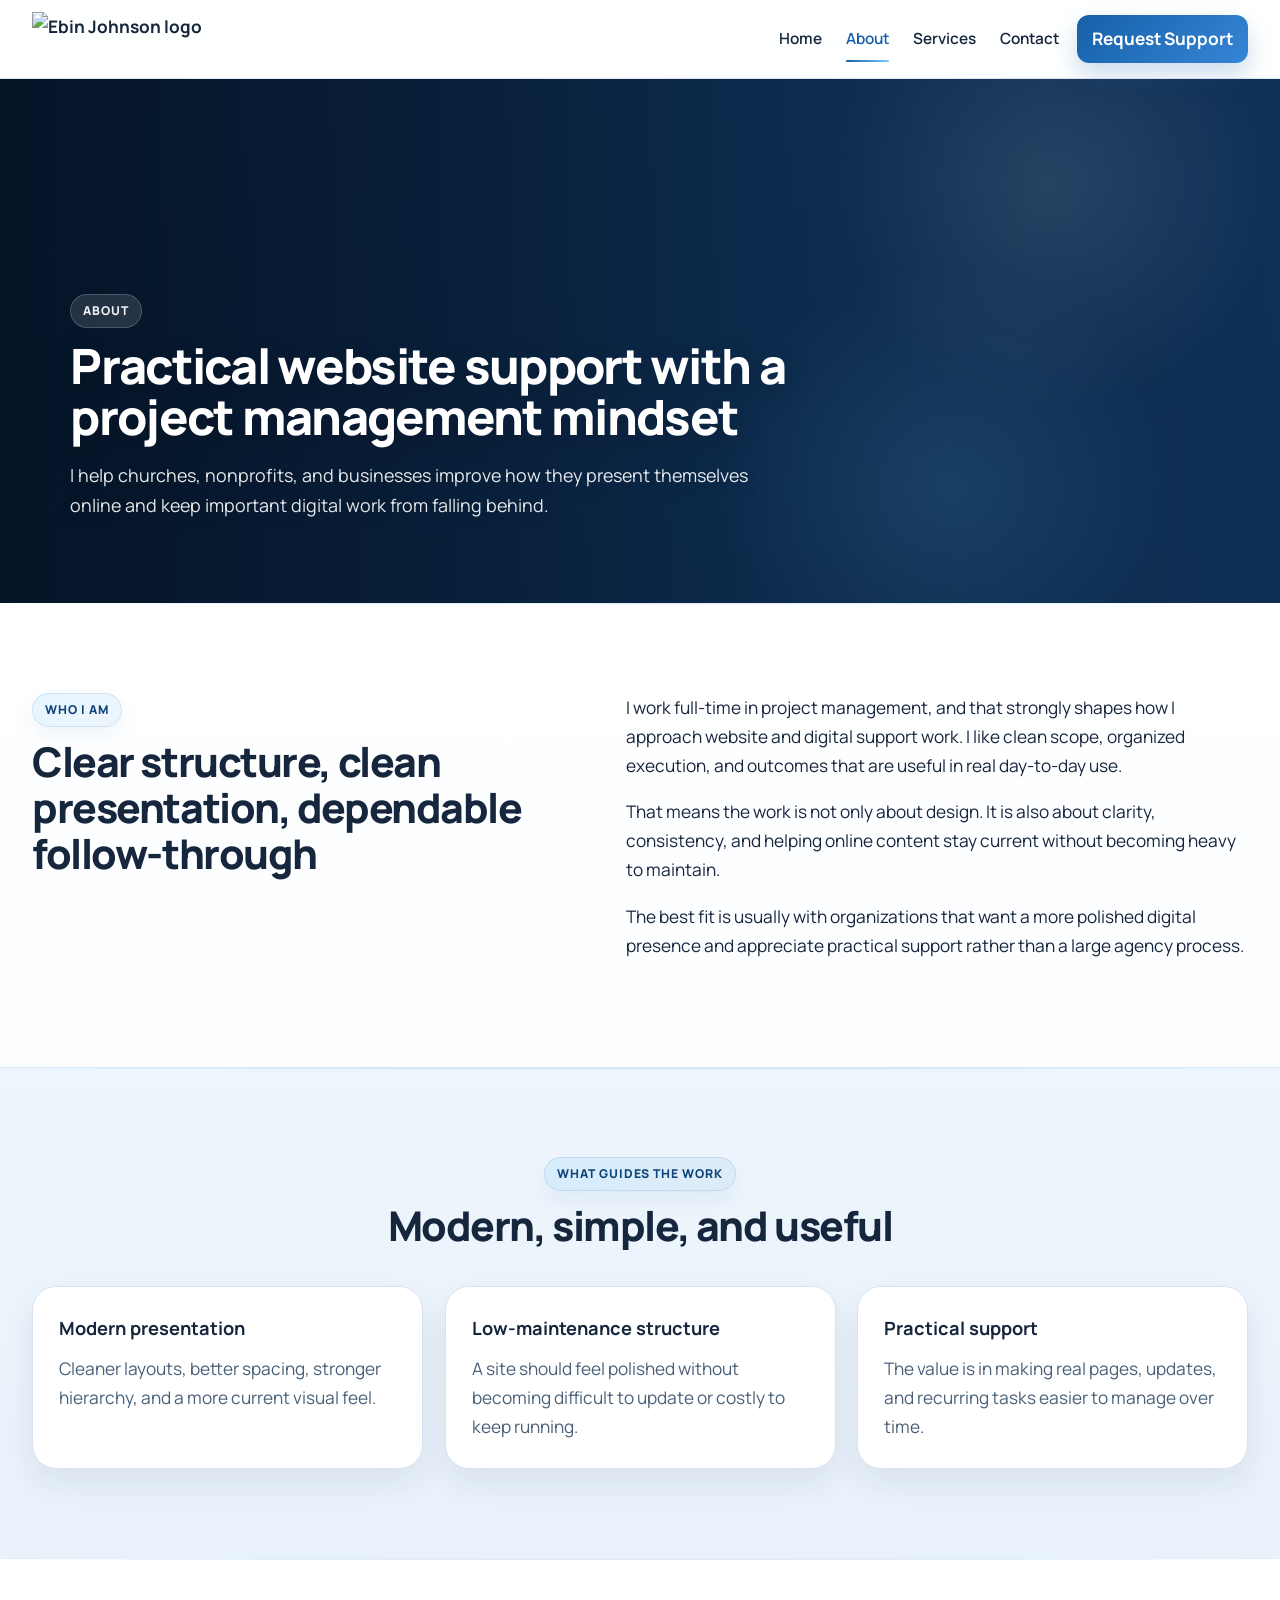
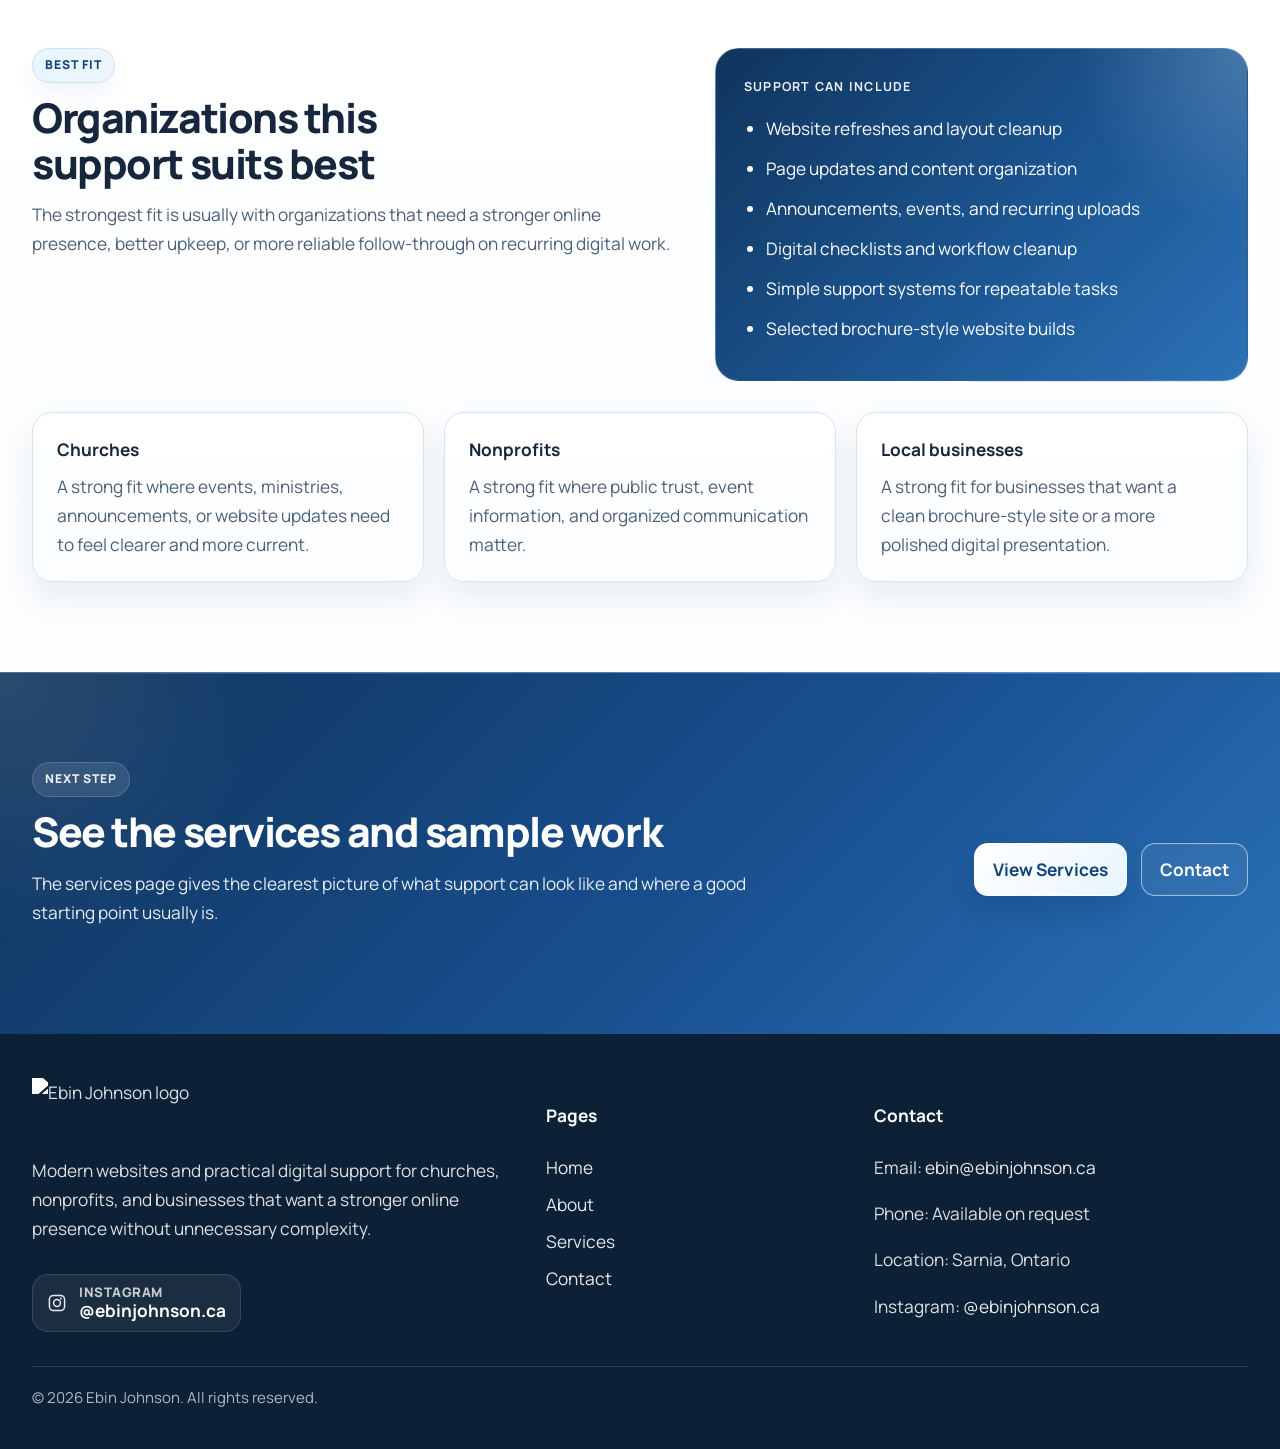
==== commit 26387f6a: "Refine hero with electric-style ambient lighting" ====
--- a/docs/about.html
+++ b/docs/about.html
@@ -42,7 +42,7 @@
   <link rel="icon" type="image/png" sizes="16x16" href="/favicon-16x16.png" />
   <link rel="apple-touch-icon" href="/apple-touch-icon.png" />
   <link rel="manifest" href="/site.webmanifest" />
-  <link rel="stylesheet" href="styles.css?v=20" />
+  <link rel="stylesheet" href="styles.css?v=26" />
 </head>
 <body>
   <header class="site-header">
@@ -222,6 +222,25 @@
         <p>
           Modern websites and practical digital support for churches, nonprofits, and businesses that want a stronger online presence without unnecessary complexity.
         </p>
+        <div class="footer-socials">
+          <a
+            href="https://www.instagram.com/ebinjohnson.ca/"
+            class="footer-social-link"
+            target="_blank"
+            rel="noopener noreferrer"
+            aria-label="Follow Ebin Johnson on Instagram"
+          >
+            <span class="social-icon" aria-hidden="true">
+              <svg viewBox="0 0 24 24" role="img" focusable="false" aria-hidden="true">
+                <path d="M7.75 2h8.5A5.75 5.75 0 0 1 22 7.75v8.5A5.75 5.75 0 0 1 16.25 22h-8.5A5.75 5.75 0 0 1 2 16.25v-8.5A5.75 5.75 0 0 1 7.75 2Zm0 1.8A3.95 3.95 0 0 0 3.8 7.75v8.5a3.95 3.95 0 0 0 3.95 3.95h8.5a3.95 3.95 0 0 0 3.95-3.95v-8.5a3.95 3.95 0 0 0-3.95-3.95h-8.5Zm8.95 1.55a1.15 1.15 0 1 1 0 2.3 1.15 1.15 0 0 1 0-2.3ZM12 7a5 5 0 1 1 0 10 5 5 0 0 1 0-10Zm0 1.8A3.2 3.2 0 1 0 12 15.2 3.2 3.2 0 0 0 12 8.8Z" fill="currentColor"/>
+              </svg>
+            </span>
+            <span class="footer-social-text">
+              <span class="footer-social-label">Instagram</span>
+              <span class="footer-social-handle">@ebinjohnson.ca</span>
+            </span>
+          </a>
+        </div>
       </div>
 
       <div>
@@ -239,6 +258,12 @@
         <p>Email: <a href="mailto:ebin@ebinjohnson.ca">ebin@ebinjohnson.ca</a></p>
         <p>Phone: Available on request</p>
         <p>Location: Sarnia, Ontario</p>
+        <p>
+          Instagram:
+          <a href="https://www.instagram.com/ebinjohnson.ca/" target="_blank" rel="noopener noreferrer">
+            @ebinjohnson.ca
+          </a>
+        </p>
       </div>
     </div>
 
@@ -247,6 +272,6 @@
     </div>
   </footer>
 
-  <script src="script.js?v=20"></script>
+  <script src="script.js?v=22"></script>
 </body>
 </html>
--- a/docs/styles.css
+++ b/docs/styles.css
@@ -21,7 +21,7 @@
   --section-space: clamp(4.5rem, 7vw, 7rem);
   --section-space-compact: clamp(3.4rem, 5.2vw, 5.2rem);
   --content-gap: clamp(1.25rem, 2.4vw, 2.25rem);
-  --hero-overlay: linear-gradient(90deg, rgba(5, 18, 35, 0.88) 0%, rgba(8, 29, 53, 0.76) 32%, rgba(13, 56, 99, 0.54) 60%, rgba(22, 95, 168, 0.20) 100%);
+  --hero-overlay: linear-gradient(90deg, rgba(4, 14, 28, 0.92) 0%, rgba(6, 23, 44, 0.82) 30%, rgba(10, 42, 77, 0.54) 58%, rgba(22, 95, 168, 0.18) 100%);
   --hero-monitor-shadow: 0 30px 84px rgba(3, 14, 30, 0.42);
   --font-sans: "Manrope", Arial, Helvetica, sans-serif;
   --motion-duration: 900ms;
@@ -46,6 +46,14 @@
   background: var(--bg);
   line-height: 1.68;
   -webkit-text-size-adjust: 100%;
+}
+
+main {
+  position: relative;
+}
+
+.home-page main {
+  padding-top: 78px;
 }
 
 body.nav-open {
@@ -140,6 +148,16 @@
   border-bottom: 1px solid rgba(215, 226, 238, 0.82);
 }
 
+.home-page .site-header {
+  position: fixed;
+  top: 0;
+  left: 0;
+  right: 0;
+  width: 100%;
+  background: rgba(255, 255, 255, 0.96);
+  box-shadow: 0 12px 28px rgba(10, 31, 56, 0.10);
+}
+
 .nav-wrap {
   position: relative;
   min-height: 78px;
@@ -330,9 +348,79 @@
   position: absolute;
   inset: 0;
   background:
-    radial-gradient(circle at 80% 28%, rgba(115, 203, 255, 0.28), transparent 26%),
-    radial-gradient(circle at 86% 70%, rgba(115, 203, 255, 0.14), transparent 24%);
+    radial-gradient(circle at 74% 30%, rgba(173, 231, 255, 0.18), transparent 18%),
+    radial-gradient(circle at 82% 76%, rgba(115, 203, 255, 0.18), transparent 24%),
+    linear-gradient(180deg, rgba(255, 255, 255, 0.08) 0%, rgba(255, 255, 255, 0) 38%);
   pointer-events: none;
+}
+
+.hero-light-rig {
+  position: absolute;
+  inset: 0;
+  z-index: 0;
+  pointer-events: none;
+  overflow: hidden;
+}
+
+.hero-light-panel,
+.hero-light-haze {
+  position: absolute;
+  opacity: 0.68;
+}
+
+.hero-light-panel {
+  top: -10%;
+  bottom: -18%;
+  width: clamp(180px, 16vw, 300px);
+  border-radius: 999px;
+  background: linear-gradient(
+    180deg,
+    rgba(255, 255, 255, 0) 0%,
+    rgba(255, 255, 255, 0.18) 22%,
+    rgba(159, 226, 255, 0.56) 48%,
+    rgba(255, 255, 255, 0.14) 74%,
+    rgba(255, 255, 255, 0) 100%
+  );
+  box-shadow:
+    0 0 36px rgba(173, 231, 255, 0.18),
+    0 0 110px rgba(115, 203, 255, 0.14);
+  transform-origin: center;
+}
+
+.hero-light-panel-left {
+  left: 54%;
+  transform: rotate(-14deg);
+  animation: heroLightColumnLeft 12s ease-in-out infinite;
+}
+
+.hero-light-panel-center {
+  left: 68%;
+  width: clamp(220px, 18vw, 340px);
+  opacity: 0.84;
+  transform: rotate(2deg);
+  animation: heroLightColumnCenter 9s ease-in-out infinite;
+}
+
+.hero-light-panel-right {
+  left: 82%;
+  transform: rotate(13deg);
+  animation: heroLightColumnRight 11s ease-in-out infinite;
+}
+
+.hero-light-haze {
+  right: clamp(3%, 8vw, 10%);
+  bottom: clamp(4%, 8vw, 12%);
+  width: clamp(260px, 34vw, 620px);
+  height: clamp(180px, 18vw, 280px);
+  border-radius: 50%;
+  background: radial-gradient(
+    circle at center,
+    rgba(255, 255, 255, 0.28) 0%,
+    rgba(173, 231, 255, 0.18) 34%,
+    rgba(115, 203, 255, 0.08) 56%,
+    rgba(115, 203, 255, 0) 100%
+  );
+  animation: heroHazePulse 8.4s ease-in-out infinite;
 }
 
 .hero-gridline {
@@ -350,14 +438,14 @@
   position: relative;
   z-index: 1;
   display: grid;
-  grid-template-columns: minmax(540px, 0.92fr) minmax(440px, 1.08fr);
+  grid-template-columns: minmax(440px, 0.78fr) minmax(520px, 1.22fr);
   gap: clamp(1.5rem, 3vw, 3rem);
   align-items: center;
   min-height: inherit;
 }
 
 .hero-home-layout {
-  align-items: end;
+  align-items: center;
 }
 
 .eyebrow {
@@ -396,8 +484,8 @@
 
 .hero-content-panel {
   width: 100%;
-  max-width: clamp(580px, 42vw, 760px);
-  padding: clamp(1.35rem, 2.5vw, 1.95rem) clamp(1.2rem, 2.4vw, 1.8rem) clamp(1.4rem, 2.5vw, 2rem);
+  max-width: clamp(540px, 37vw, 660px);
+  padding: clamp(1.9rem, 3.3vw, 2.85rem) clamp(1.4rem, 2.4vw, 2.2rem) clamp(2rem, 3.5vw, 3rem);
   border-radius: 30px;
   background: linear-gradient(180deg, rgba(10, 31, 56, 0.62) 0%, rgba(8, 24, 43, 0.48) 100%);
   border: 1px solid rgba(255, 255, 255, 0.14);
@@ -405,26 +493,55 @@
   backdrop-filter: blur(5px);
 }
 
+.hero-home-panel h1 {
+  max-width: 10.6ch;
+  margin-bottom: 0;
+}
+
+.hero-title-nowrap {
+  white-space: nowrap;
+}
+
+.hero-meta {
+  display: flex;
+  flex-wrap: wrap;
+  align-items: center;
+  gap: 0.55rem 0.85rem;
+  margin-top: clamp(1.2rem, 2.3vw, 1.65rem);
+  color: rgba(255, 255, 255, 0.92);
+  font-size: clamp(1rem, 0.98rem + 0.18vw, 1.08rem);
+  font-weight: 600;
+}
+
+.hero-meta-divider {
+  opacity: 0.45;
+}
+
+.hero-actions-compact {
+  margin-top: clamp(1.45rem, 2.7vw, 2.1rem);
+}
+
 .hero-monitor-stage {
   display: flex;
   justify-content: flex-end;
   align-items: flex-end;
-  min-height: 520px;
+  min-height: 560px;
   padding-top: 1rem;
+  padding-right: clamp(0rem, 0.8vw, 0.5rem);
 }
 
 .hero-monitor-image {
-  width: min(100%, 960px);
+  width: min(100%, 1080px);
   height: auto;
   object-fit: contain;
-  transform: translate(26px, 34px);
+  transform: translate(28px, 22px);
   transform-origin: bottom right;
   filter: drop-shadow(var(--hero-monitor-shadow));
   transition: transform 1200ms var(--motion-ease-soft), filter 1200ms var(--motion-ease-soft);
 }
 
 .hero-monitor-stage:hover .hero-monitor-image {
-  transform: translate(26px, 34px) scale(1.02);
+  transform: translate(28px, 22px) scale(1.02);
 }
 
 .hero-actions,
@@ -457,7 +574,82 @@
   box-shadow: inset 0 1px 0 rgba(255, 255, 255, 0.08);
 }
 
+
+
+.hero-bottom-trace {
+  position: absolute;
+  left: 0;
+  right: 0;
+  bottom: 0;
+  width: 100%;
+  height: 22px;
+  z-index: 1;
+  pointer-events: none;
+  overflow: hidden;
+}
+
+.hero-bottom-line,
+.hero-bottom-glow,
+.hero-bottom-sheen {
+  position: absolute;
+  left: 0;
+  right: 0;
+  border-radius: 999px;
+}
+
+.hero-bottom-line {
+  bottom: 4px;
+  height: 3px;
+  background: linear-gradient(
+    90deg,
+    rgba(255, 255, 255, 0.12) 0%,
+    rgba(255, 255, 255, 0.52) 18%,
+    rgba(255, 255, 255, 0.9) 50%,
+    rgba(255, 255, 255, 0.52) 82%,
+    rgba(255, 255, 255, 0.12) 100%
+  );
+  box-shadow:
+    0 0 10px rgba(255, 255, 255, 0.2),
+    0 0 26px rgba(173, 231, 255, 0.14);
+  opacity: 0.82;
+  animation: heroBottomLinePulse 6.8s ease-in-out infinite;
+}
+
+.hero-bottom-glow {
+  left: -2%;
+  right: -2%;
+  bottom: -3px;
+  height: 18px;
+  background: linear-gradient(
+    90deg,
+    rgba(255, 255, 255, 0) 0%,
+    rgba(173, 231, 255, 0.12) 16%,
+    rgba(255, 255, 255, 0.3) 50%,
+    rgba(173, 231, 255, 0.12) 84%,
+    rgba(255, 255, 255, 0) 100%
+  );
+  opacity: 0.72;
+  transform-origin: center;
+  animation: heroBottomGlowPulse 6.8s ease-in-out infinite;
+}
+
+.hero-bottom-sheen {
+  top: 1px;
+  width: clamp(200px, 20vw, 360px);
+  height: 100%;
+  background: linear-gradient(
+    90deg,
+    rgba(255, 255, 255, 0) 0%,
+    rgba(255, 255, 255, 0.78) 46%,
+    rgba(255, 255, 255, 0) 100%
+  );
+  opacity: 0.72;
+  transform: translate3d(-120%, 0, 0);
+  animation: heroBottomSweep 8.8s cubic-bezier(0.22, 1, 0.36, 1) infinite;
+}
+
 /* Page hero */
+
 .page-hero {
   position: relative;
   overflow: hidden;
@@ -746,8 +938,9 @@
 /* Demo cards */
 .demo-grid {
   display: grid;
-  grid-template-columns: minmax(0, 1.3fr) repeat(2, minmax(0, 0.85fr));
+  grid-template-columns: repeat(3, minmax(0, 1fr));
   gap: clamp(1rem, 2.2vw, 1.5rem);
+  align-items: stretch;
 }
 
 .demo-card {
@@ -755,6 +948,9 @@
   overflow: hidden;
   background: linear-gradient(180deg, #ffffff 0%, #fbfdff 100%);
   min-height: 100%;
+  height: 100%;
+  display: flex;
+  flex-direction: column;
 }
 
 .demo-card-featured {
@@ -763,8 +959,31 @@
     linear-gradient(180deg, #ffffff 0%, #f4fbff 100%);
 }
 
+.demo-card-media {
+  position: relative;
+  width: 100%;
+  aspect-ratio: 16 / 10;
+  overflow: hidden;
+  background: #dfe8f3;
+  border-bottom: 1px solid var(--border);
+}
+
+.demo-card-image {
+  width: 100%;
+  height: 100%;
+  object-fit: cover;
+  transition: transform 1200ms var(--motion-ease-soft), filter 1200ms var(--motion-ease-soft);
+}
+
+.demo-card:hover .demo-card-image {
+  transform: scale(1.03);
+}
+
 .demo-card-body {
   padding: clamp(1.35rem, 2.3vw, 1.8rem);
+  display: flex;
+  flex-direction: column;
+  flex: 1;
 }
 
 .demo-meta-row {
@@ -800,7 +1019,7 @@
 
 .demo-card h3 {
   margin: 0 0 10px;
-  font-size: clamp(1.45rem, 2vw, 1.9rem);
+  font-size: clamp(1.35rem, 1.8vw, 1.75rem);
   line-height: 1.16;
 }
 
@@ -817,6 +1036,14 @@
 .demo-list li {
   margin-bottom: 9px;
   color: var(--text);
+}
+
+.demo-actions {
+  margin-top: auto;
+  padding-top: 22px;
+  display: flex;
+  flex-wrap: wrap;
+  gap: 12px;
 }
 
 /* Trust section */
@@ -1166,6 +1393,212 @@
   border-color: var(--border-strong);
 }
 
+
+/* Social spotlight */
+.social-section {
+  background: linear-gradient(180deg, #f7fbff 0%, #eef5fc 100%);
+}
+
+.social-spotlight {
+  display: grid;
+  grid-template-columns: minmax(0, 1.15fr) minmax(280px, 0.85fr);
+  gap: clamp(1.2rem, 2.6vw, 2rem);
+  padding: clamp(1.5rem, 3vw, 2.4rem);
+  border-radius: 30px;
+  color: #fff;
+  background:
+    radial-gradient(circle at top right, rgba(115, 203, 255, 0.22), transparent 24%),
+    radial-gradient(circle at bottom left, rgba(255, 255, 255, 0.08), transparent 22%),
+    linear-gradient(135deg, #0f2743 0%, #16518b 52%, #2374bf 100%);
+  border: 1px solid rgba(255, 255, 255, 0.12);
+  box-shadow: var(--shadow-strong);
+  overflow: hidden;
+}
+
+.social-spotlight-copy {
+  max-width: 760px;
+}
+
+.social-spotlight-copy h2 {
+  color: #fff;
+  margin-bottom: 12px;
+}
+
+.social-spotlight-text {
+  margin: 0;
+  color: rgba(255, 255, 255, 0.9);
+  max-width: 640px;
+}
+
+.social-topic-list {
+  display: flex;
+  flex-wrap: wrap;
+  gap: 10px;
+  margin-top: 1.25rem;
+}
+
+.social-topic-pill {
+  display: inline-flex;
+  align-items: center;
+  min-height: 38px;
+  padding: 8px 13px;
+  border-radius: 999px;
+  color: rgba(255, 255, 255, 0.96);
+  background: rgba(255, 255, 255, 0.09);
+  border: 1px solid rgba(255, 255, 255, 0.16);
+  font-size: 0.9rem;
+  font-weight: 700;
+  box-shadow: inset 0 1px 0 rgba(255, 255, 255, 0.06);
+}
+
+.social-spotlight-actions {
+  display: flex;
+  flex-wrap: wrap;
+  gap: 14px;
+  margin-top: 1.4rem;
+}
+
+.social-main-link {
+  gap: 10px;
+}
+
+.social-preview-card {
+  align-self: stretch;
+  padding: clamp(1.25rem, 2vw, 1.65rem);
+  border-radius: 24px;
+  background: rgba(6, 22, 39, 0.28);
+  border: 1px solid rgba(255, 255, 255, 0.14);
+  box-shadow: inset 0 1px 0 rgba(255, 255, 255, 0.06);
+  backdrop-filter: blur(5px);
+}
+
+.social-preview-head {
+  display: flex;
+  align-items: center;
+  gap: 14px;
+  margin-bottom: 1rem;
+}
+
+.social-preview-badge {
+  display: inline-flex;
+  align-items: center;
+  justify-content: center;
+  width: 52px;
+  height: 52px;
+  border-radius: 18px;
+  background: linear-gradient(135deg, rgba(255, 255, 255, 0.16), rgba(255, 255, 255, 0.08));
+  border: 1px solid rgba(255, 255, 255, 0.16);
+  color: #fff;
+  box-shadow: 0 14px 24px rgba(4, 17, 34, 0.18);
+}
+
+.social-preview-meta {
+  display: grid;
+  gap: 3px;
+}
+
+.social-preview-label {
+  color: rgba(255, 255, 255, 0.72);
+  font-size: 0.76rem;
+  font-weight: 800;
+  letter-spacing: 0.08em;
+  text-transform: uppercase;
+}
+
+.social-preview-meta strong {
+  font-size: 1.08rem;
+  line-height: 1.2;
+}
+
+.social-preview-card p {
+  margin: 0 0 1rem;
+  color: rgba(255, 255, 255, 0.9);
+}
+
+.social-inline-link {
+  color: #fff;
+  font-weight: 700;
+  text-decoration: underline;
+  text-decoration-color: rgba(255, 255, 255, 0.42);
+  text-underline-offset: 0.18em;
+}
+
+.social-inline-link:hover {
+  color: #fff;
+  text-decoration-color: rgba(255, 255, 255, 0.86);
+}
+
+/* Footer socials */
+.footer-socials {
+  display: flex;
+  flex-wrap: wrap;
+}
+
+.footer-social-link {
+  display: inline-flex;
+  align-items: center;
+  gap: 12px;
+  min-height: 52px;
+  padding: 10px 14px;
+  border-radius: 16px;
+  color: #fff;
+  background: rgba(255, 255, 255, 0.06);
+  border: 1px solid rgba(255, 255, 255, 0.12);
+  box-shadow: inset 0 1px 0 rgba(255, 255, 255, 0.04);
+  transition:
+    transform var(--motion-duration-fast) var(--motion-ease-soft),
+    background var(--motion-duration-fast) var(--motion-ease-soft),
+    border-color var(--motion-duration-fast) var(--motion-ease-soft),
+    box-shadow var(--motion-duration-fast) var(--motion-ease-soft);
+}
+
+.footer-social-link:hover {
+  transform: translateY(-1px);
+  color: #fff;
+  background: rgba(255, 255, 255, 0.12);
+  border-color: rgba(255, 255, 255, 0.22);
+  box-shadow: 0 14px 28px rgba(6, 18, 32, 0.18);
+}
+
+.footer-social-text {
+  display: grid;
+  gap: 1px;
+  line-height: 1.15;
+}
+
+.footer-social-label {
+  font-size: 0.82rem;
+  font-weight: 800;
+  letter-spacing: 0.04em;
+  text-transform: uppercase;
+  color: rgba(255, 255, 255, 0.76);
+}
+
+.footer-social-handle {
+  color: #fff;
+  font-weight: 700;
+}
+
+.social-icon {
+  display: inline-flex;
+  width: 20px;
+  height: 20px;
+  flex: 0 0 20px;
+}
+
+.social-preview-badge .social-icon {
+  width: 24px;
+  height: 24px;
+  flex-basis: 24px;
+}
+
+.social-icon svg {
+  width: 100%;
+  height: 100%;
+  display: block;
+}
+
+
 /* CTA */
 .cta-band {
   color: #fff;
@@ -1324,23 +1757,119 @@
 }
 
 @keyframes heroDeviceFloat {
-  0%, 100% { transform: translate3d(26px, 34px, 0) rotate(0deg); }
-  50% { transform: translate3d(26px, 24px, 0) rotate(-0.25deg); }
-}
+  0%, 100% { transform: translate3d(28px, 22px, 0) rotate(0deg); }
+  50% { transform: translate3d(28px, 12px, 0) rotate(-0.25deg); }
+}
+
+
+@keyframes heroLightColumnLeft {
+  0%, 100% {
+    opacity: 0.34;
+    transform: translate3d(0, 0, 0) rotate(-14deg) scaleY(1);
+  }
+  50% {
+    opacity: 0.6;
+    transform: translate3d(-12px, 6px, 0) rotate(-16deg) scaleY(1.06);
+  }
+}
+
+@keyframes heroLightColumnCenter {
+  0%, 100% {
+    opacity: 0.58;
+    transform: translate3d(0, 0, 0) rotate(2deg) scaleY(1);
+  }
+  50% {
+    opacity: 0.9;
+    transform: translate3d(10px, -8px, 0) rotate(4deg) scaleY(1.08);
+  }
+}
+
+@keyframes heroLightColumnRight {
+  0%, 100% {
+    opacity: 0.32;
+    transform: translate3d(0, 0, 0) rotate(13deg) scaleY(1);
+  }
+  50% {
+    opacity: 0.56;
+    transform: translate3d(12px, 8px, 0) rotate(15deg) scaleY(1.05);
+  }
+}
+
+@keyframes heroHazePulse {
+  0%, 100% {
+    opacity: 0.5;
+    transform: scale(0.96);
+  }
+  50% {
+    opacity: 0.8;
+    transform: scale(1.04);
+  }
+}
+
+@keyframes heroBottomLinePulse {
+  0%, 100% {
+    opacity: 0.56;
+    transform: scaleX(0.995);
+  }
+  50% {
+    opacity: 0.96;
+    transform: scaleX(1);
+  }
+}
+
+@keyframes heroBottomGlowPulse {
+  0%, 100% {
+    opacity: 0.32;
+    transform: scaleX(0.96);
+  }
+  50% {
+    opacity: 0.8;
+    transform: scaleX(1.02);
+  }
+}
+
+@keyframes heroBottomSweep {
+  0% {
+    opacity: 0;
+    transform: translate3d(-120%, 0, 0) skewX(-18deg);
+  }
+  12% {
+    opacity: 0.78;
+  }
+  52% {
+    opacity: 0.78;
+    transform: translate3d(210%, 0, 0) skewX(-18deg);
+  }
+  70%, 100% {
+    opacity: 0;
+    transform: translate3d(210%, 0, 0) skewX(-18deg);
+  }
+}
+
 
 /* Responsive */
+
 @media (max-width: 1360px) {
   .hero-split-layout {
-    grid-template-columns: minmax(0, 1fr) minmax(380px, 1fr);
+    grid-template-columns: minmax(0, 0.86fr) minmax(420px, 1.14fr);
   }
 
   .hero-content-panel {
-    max-width: 100%;
+    max-width: min(100%, 560px);
   }
 
   .hero h1,
   .page-hero h1 {
     font-size: clamp(2.2rem, 3.8vw, 3.85rem);
+  }
+
+  .hero-monitor-image {
+    width: min(100%, 1000px);
+    transform: translate(18px, 18px);
+  }
+
+  .hero-monitor-stage:hover .hero-monitor-image {
+    transform: translate(18px, 18px) scale(1.02);
   }
 }
 
@@ -1373,8 +1902,13 @@
     display: none;
   }
 
+  .home-page main {
+    padding-top: 78px;
+  }
+
   .hero-full-image {
     min-height: clamp(580px, calc(100svh - 78px), 780px);
+    padding-top: clamp(2.8rem, 5vw, 4rem);
     background-position: 68% center;
   }
 
@@ -1385,12 +1919,37 @@
   }
 
   .hero-monitor-image {
-    width: min(100%, 760px);
-    transform: none;
+    width: min(100%, 820px);
+    transform: translate(6px, 0);
   }
 
   .hero-monitor-stage:hover .hero-monitor-image {
-    transform: scale(1.02);
+    transform: translate(6px, 0) scale(1.02);
+  }
+
+  .hero-light-panel-left {
+    left: 50%;
+  }
+
+  .hero-light-panel-center {
+    left: 64%;
+  }
+
+  .hero-light-panel-right {
+    left: 78%;
+  }
+
+  .hero-light-haze {
+    right: 4%;
+    width: min(56vw, 520px);
+  }
+
+  .hero-bottom-trace {
+    bottom: 0;
+  }
+
+  .social-spotlight {
+    grid-template-columns: 1fr;
   }
 
   .cta-band-inner {
@@ -1442,9 +2001,18 @@
     display: none;
   }
 
+  .home-page main {
+    padding-top: 74px;
+  }
+
   .hero-home,
   .page-hero {
     padding-top: 82px;
+  }
+
+  .home-page .hero-home,
+  .home-page .hero-full-image {
+    padding-top: 26px;
   }
 
   .page-hero {
@@ -1463,8 +2031,60 @@
     background-position: 66% center;
   }
 
+  .home-page .hero-full-image {
+    padding-top: 26px;
+  }
+
   .hero-split-layout {
     gap: 1.75rem;
+  }
+
+  .hero-meta {
+    justify-content: center;
+    text-align: center;
+    gap: 0.35rem 0.65rem;
+  }
+
+  .hero-light-panel-left {
+    left: 36%;
+    width: min(34vw, 190px);
+    opacity: 0.32;
+  }
+
+  .hero-light-panel-center {
+    left: 56%;
+    width: min(38vw, 230px);
+    opacity: 0.74;
+  }
+
+  .hero-light-panel-right {
+    left: 78%;
+    width: min(28vw, 150px);
+    opacity: 0.24;
+  }
+
+  .hero-light-haze {
+    right: -2%;
+    bottom: 12%;
+    width: min(72vw, 360px);
+    height: min(42vw, 210px);
+  }
+
+  .hero-bottom-trace {
+    bottom: 0;
+    height: 18px;
+  }
+
+  .hero-bottom-line {
+    height: 2px;
+  }
+
+  .hero-bottom-glow {
+    height: 14px;
+  }
+
+  .hero-bottom-sheen {
+    width: min(52vw, 220px);
   }
 
   .hero-monitor-stage {
@@ -1509,9 +2129,18 @@
   }
 
   .hero-content-panel {
+    max-width: 100%;
     padding: 20px;
     border-radius: 22px;
     background: linear-gradient(180deg, rgba(9, 27, 48, 0.74) 0%, rgba(8, 24, 43, 0.58) 100%);
+  }
+
+  .hero-home-panel h1 {
+    max-width: 12ch;
+  }
+
+  .hero-meta-divider {
+    display: none;
   }
 
   .site-logo-image {
@@ -1541,15 +2170,22 @@
   .contact-button-list,
   .hero-actions,
   .demo-actions,
-  .cta-band-actions {
+  .cta-band-actions,
+  .social-topic-list,
+  .social-spotlight-actions {
     flex-direction: column;
   }
 
   .contact-link-btn,
   .badge-chip,
   .btn,
-  .btn-outline-primary {
+  .btn-outline-primary,
+  .footer-social-link {
     width: 100%;
+  }
+
+  .social-preview-card {
+    padding: 22px;
   }
 
   .badge-chip {
@@ -1567,16 +2203,22 @@
 
 @media (min-width: 1500px) {
   .hero-split-layout {
-    grid-template-columns: minmax(600px, 0.9fr) minmax(520px, 1.1fr);
+    grid-template-columns: minmax(500px, 0.78fr) minmax(560px, 1.22fr);
   }
 
   .hero-content-panel {
-    max-width: 780px;
+    max-width: clamp(540px, 34vw, 620px);
   }
 
   .hero-monitor-image {
-    width: min(100%, 980px);
-  }
+    width: min(100%, 1160px);
+    transform: translate(36px, 26px);
+  }
+
+  .hero-monitor-stage:hover .hero-monitor-image {
+    transform: translate(36px, 26px) scale(1.02);
+  }
+
 }
 
 @media (prefers-reduced-motion: reduce) {
@@ -1589,7 +2231,12 @@
   .hero-monitor-image,
   .service-card-image,
   .demo-card,
-  .trust-card {
+  .trust-card,
+  .hero-light-panel,
+  .hero-light-haze,
+  .hero-bottom-line,
+  .hero-bottom-glow,
+  .hero-bottom-sheen {
     animation: none !important;
     transition: none !important;
     transform: none !important;
@@ -1609,7 +2256,12 @@
 body.capture-mode .reveal,
 body.capture-mode .motion-depth,
 body.capture-mode .hero-content-panel,
-body.capture-mode .hero-monitor-image {
+body.capture-mode .hero-monitor-image,
+body.capture-mode .hero-light-panel,
+body.capture-mode .hero-light-haze,
+body.capture-mode .hero-bottom-line,
+body.capture-mode .hero-bottom-glow,
+body.capture-mode .hero-bottom-sheen {
   animation: none !important;
   transition: none !important;
   transform: none !important;
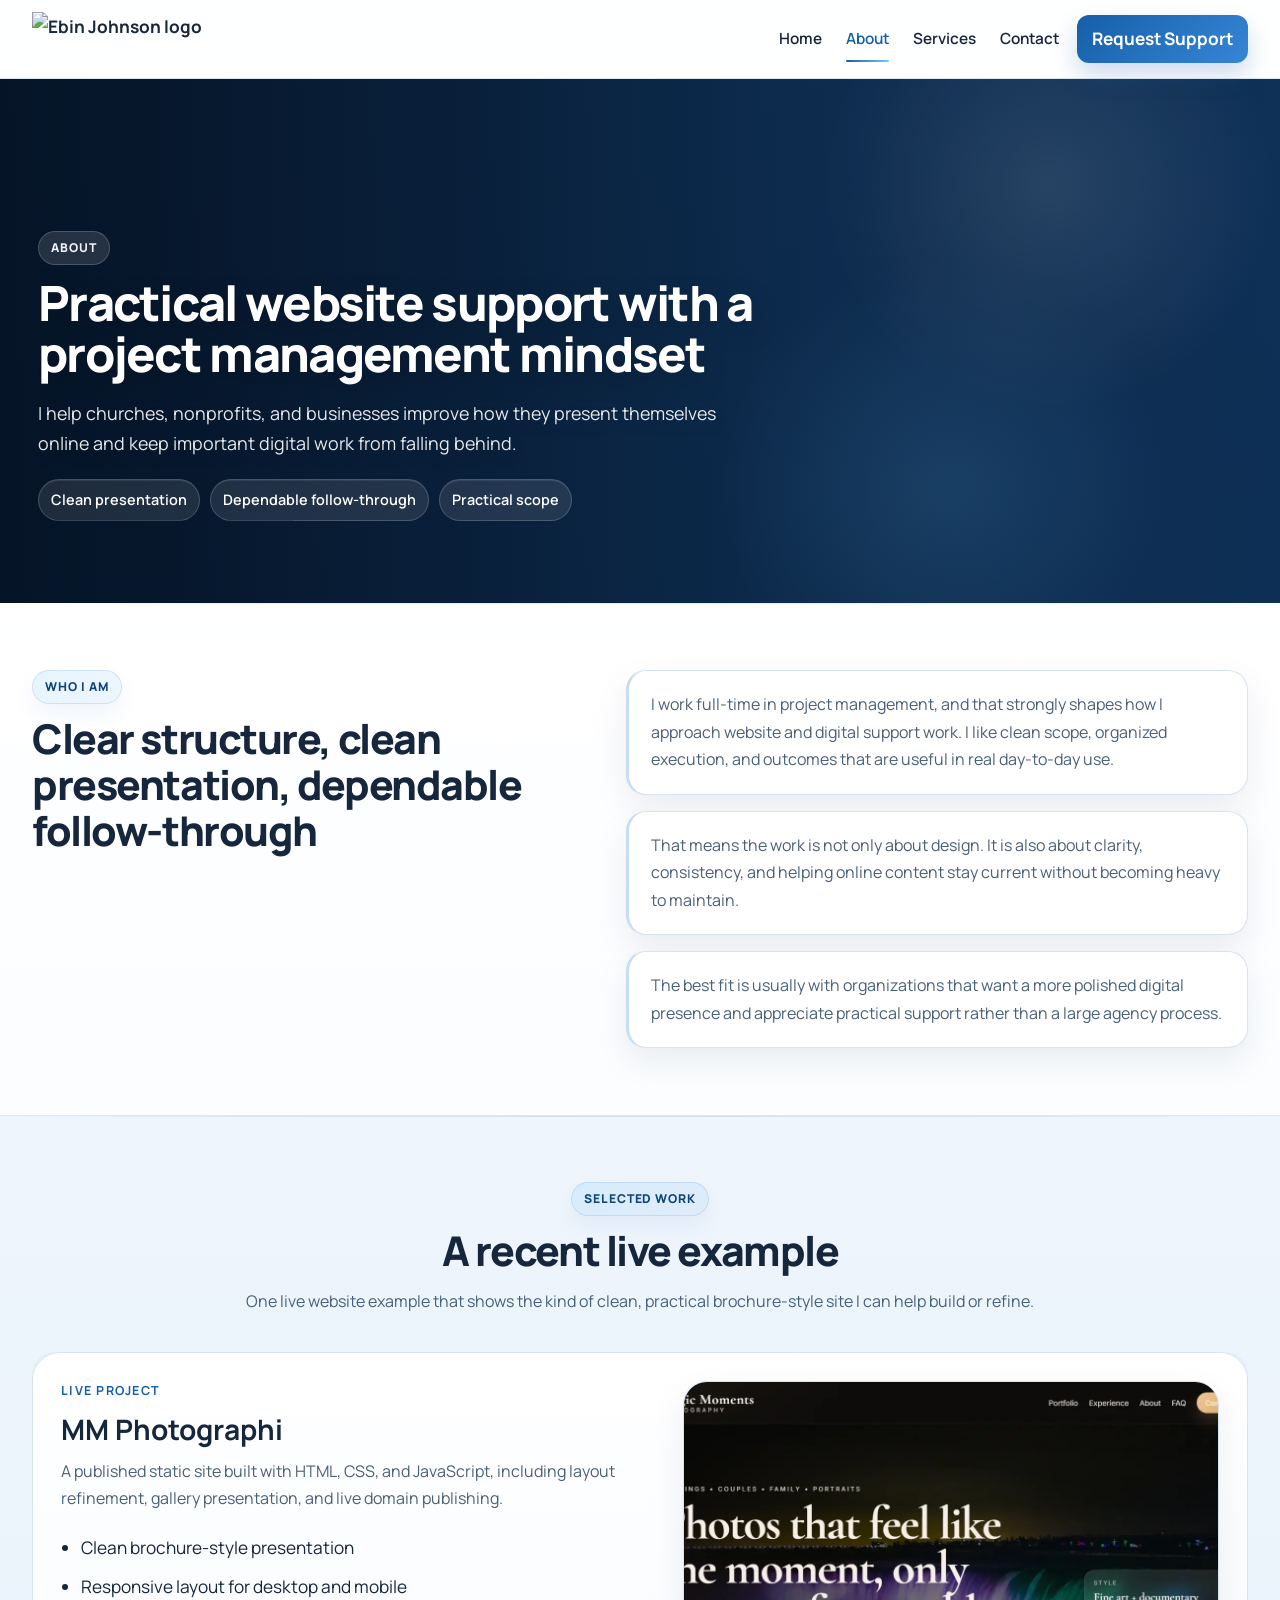
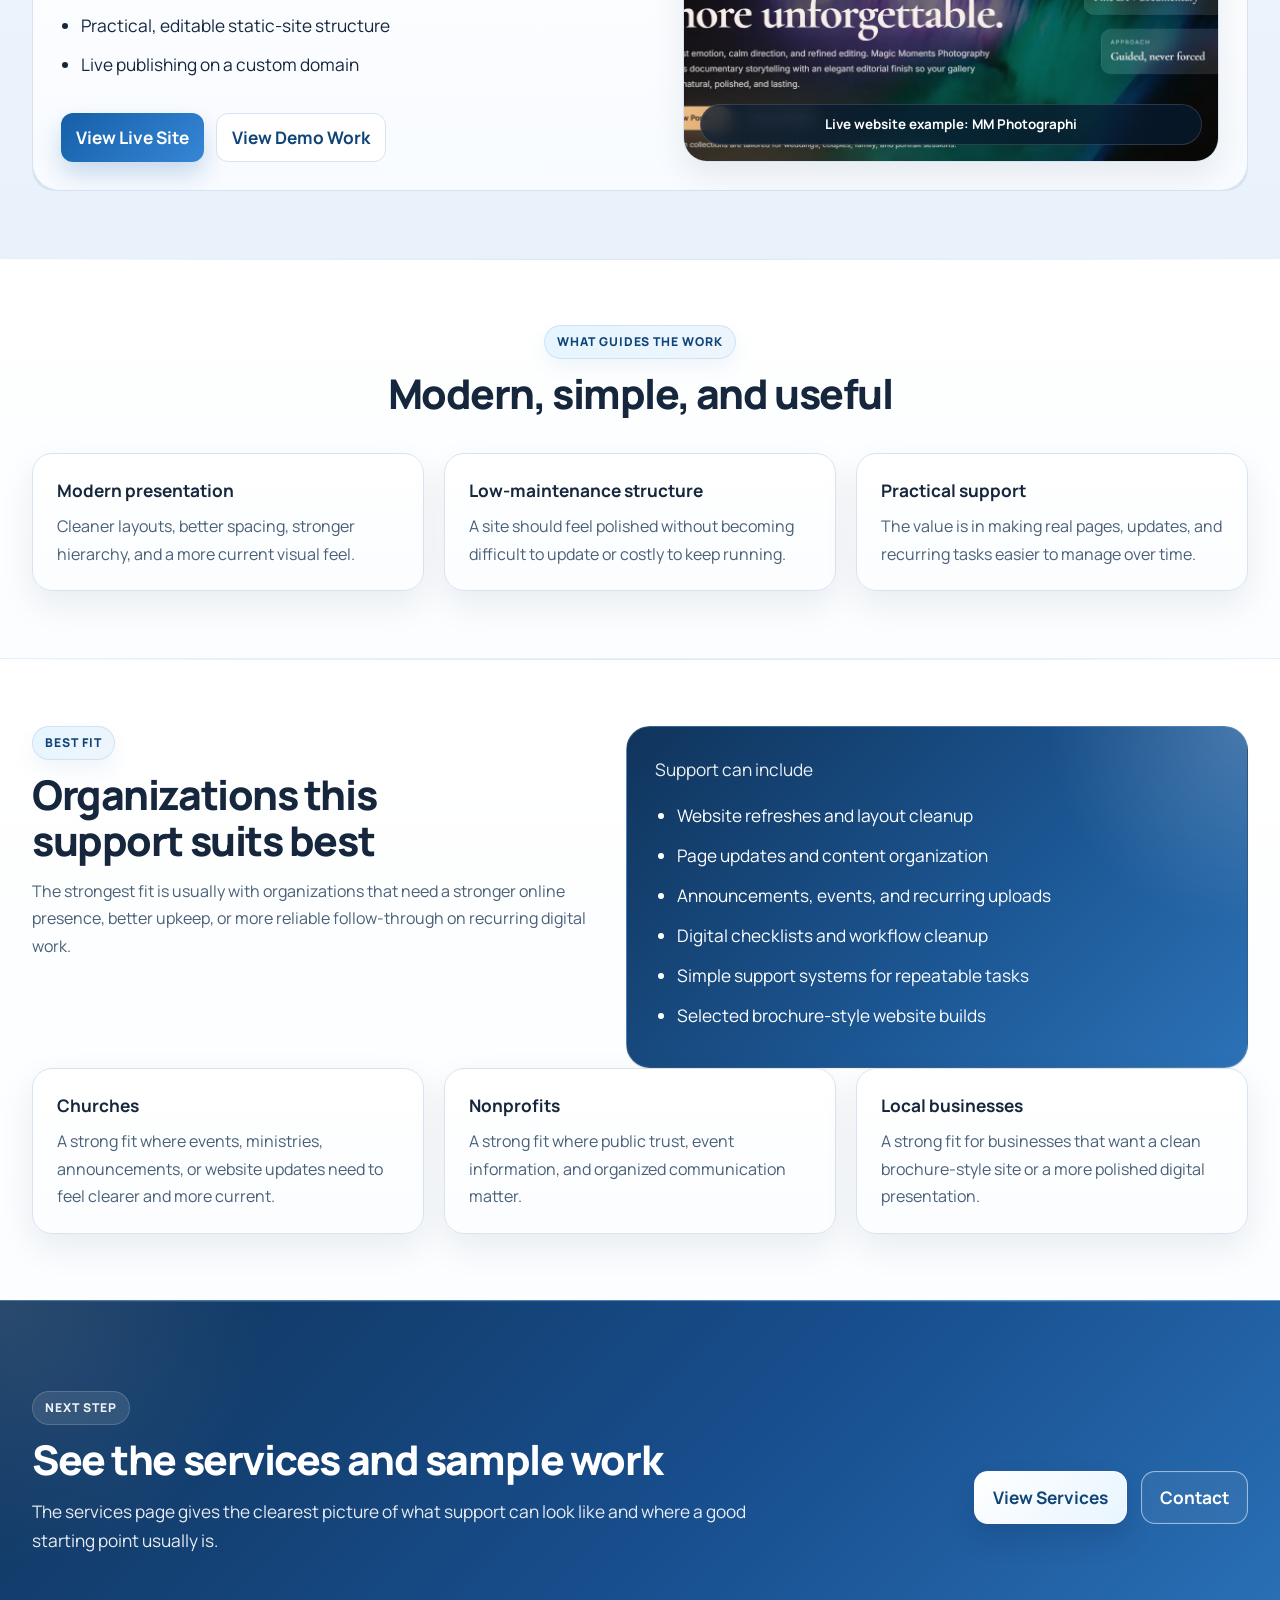
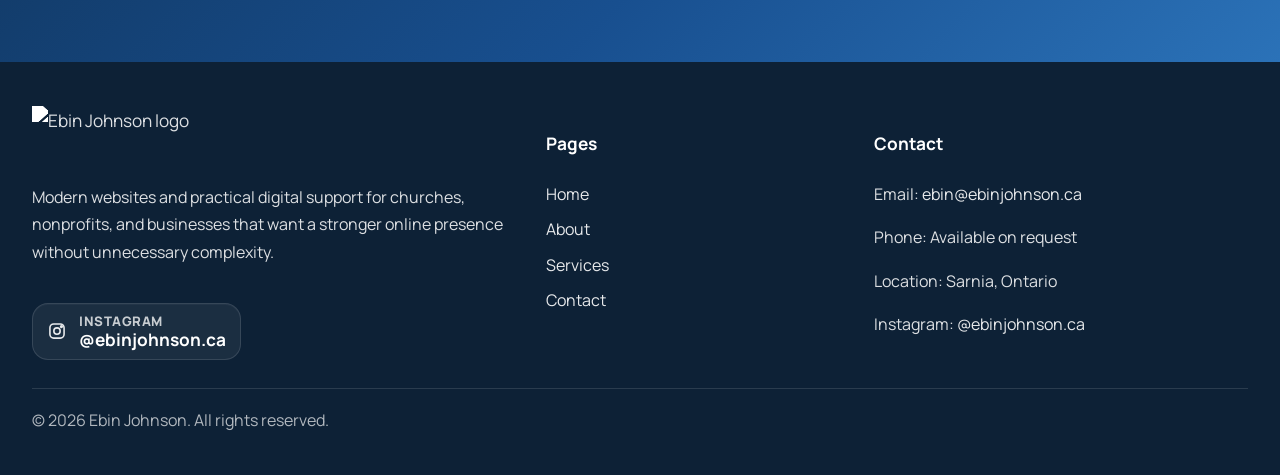
==== commit f7af2505: "Polish main pages and standardize footer" ====
--- a/docs/about.html
+++ b/docs/about.html
@@ -6,10 +6,7 @@
 
   <title>About | Ebin Johnson</title>
 
-  <meta
-    name="description"
-    content="About Ebin Johnson and his practical website and digital support for churches, nonprofits, and businesses in Sarnia and surrounding communities."
-  />
+  <meta name="description" content="About Ebin Johnson — practical website, communications, and digital support for churches, nonprofits, and local businesses in Sarnia, Ontario." />
   <meta name="robots" content="index, follow" />
   <meta name="author" content="Ebin Johnson" />
   <meta name="theme-color" content="#0f172a" />
@@ -18,10 +15,7 @@
   <meta property="og:type" content="website" />
   <meta property="og:locale" content="en_CA" />
   <meta property="og:title" content="About | Ebin Johnson" />
-  <meta
-    property="og:description"
-    content="About Ebin Johnson and his practical website and digital support for churches, nonprofits, and businesses in Sarnia and surrounding communities."
-  />
+  <meta property="og:description" content="About Ebin Johnson — practical website, communications, and digital support for churches, nonprofits, and local businesses in Sarnia, Ontario." />
   <meta property="og:url" content="https://ebinjohnson.ca/about.html" />
   <meta property="og:site_name" content="Ebin Johnson" />
   <meta property="og:image" content="https://ebinjohnson.ca/assets/images/EJbluelogo1.png" />
@@ -29,10 +23,7 @@
 
   <meta name="twitter:card" content="summary" />
   <meta name="twitter:title" content="About | Ebin Johnson" />
-  <meta
-    name="twitter:description"
-    content="About Ebin Johnson and his practical website and digital support for churches, nonprofits, and businesses in Sarnia and surrounding communities."
-  />
+  <meta name="twitter:description" content="About Ebin Johnson — practical website, communications, and digital support for churches, nonprofits, and local businesses in Sarnia, Ontario." />
   <meta name="twitter:image" content="https://ebinjohnson.ca/assets/images/EJbluelogo1.png" />
   <meta name="twitter:image:alt" content="Ebin Johnson logo" />
 
@@ -42,236 +33,304 @@
   <link rel="icon" type="image/png" sizes="16x16" href="/favicon-16x16.png" />
   <link rel="apple-touch-icon" href="/apple-touch-icon.png" />
   <link rel="manifest" href="/site.webmanifest" />
-  <link rel="stylesheet" href="styles.css?v=26" />
+  <link rel="stylesheet" href="styles.css?v=17" />
+</head>
+
+  <script type="application/ld+json">
+  {
+    "@context": "https://schema.org",
+    "@type": "ProfessionalService",
+    "name": "Ebin Johnson",
+    "url": "https://ebinjohnson.ca/",
+    "logo": "https://ebinjohnson.ca/assets/images/EJbluelogo1.png",
+    "image": "https://ebinjohnson.ca/assets/images/EJbluelogo1.png",
+    "description": "Website, communications, and operations support for churches, nonprofits, and community organizations in Sarnia and surrounding communities.",
+    "email": "ebin@ebinjohnson.ca",
+    "areaServed": [
+      {
+        "@type": "City",
+        "name": "Sarnia"
+      },
+      {
+        "@type": "AdministrativeArea",
+        "name": "Ontario"
+      }
+    ],
+    "address": {
+      "@type": "PostalAddress",
+      "addressLocality": "Sarnia",
+      "addressRegion": "ON",
+      "addressCountry": "CA"
+    }
+  }
+  </script>
 </head>
 <body>
-  <header class="site-header">
-    <div class="container nav-wrap">
-      <a href="index.html" class="brand brand-image-logo" aria-label="Ebin Johnson home">
-        <img src="assets/images/EJbluelogo1.png" alt="Ebin Johnson logo" class="site-logo-image" />
+<header class="site-header">
+  <div class="container nav-wrap">
+    <a href="index.html" class="brand brand-image-logo" aria-label="Ebin Johnson home">
+      <img src="assets/images/EJbluelogo1.png" alt="Ebin Johnson logo" class="site-logo-image" />
+    </a>
+
+    <button
+      class="menu-toggle"
+      id="menuToggle"
+      aria-label="Toggle navigation"
+      aria-expanded="false"
+      aria-controls="siteNav"
+    >
+      ☰
+    </button>
+
+    <div class="header-actions">
+      <nav class="site-nav" id="siteNav" aria-label="Main navigation">
+    <a href="index.html">Home</a>
+    <a href="about.html" class="active" aria-current="page">About</a>
+    <a href="services.html">Services</a>
+    <a href="contact.html">Contact</a>
+      </nav>
+
+      <a href="mailto:ebin@ebinjohnson.ca?subject=Support%20Inquiry" class="btn btn-nav header-cta">
+        Request Support
       </a>
-
-      <button
-        class="menu-toggle"
-        id="menuToggle"
-        aria-label="Toggle navigation"
-        aria-expanded="false"
-        aria-controls="siteNav"
-      >
-        ☰
-      </button>
-
-      <div class="header-actions">
-        <nav class="site-nav" id="siteNav" aria-label="Main navigation">
-          <a href="index.html">Home</a>
-          <a href="about.html" class="active" aria-current="page">About</a>
-          <a href="services.html">Services</a>
-          <a href="contact.html">Contact</a>
-        </nav>
-
-        <a href="mailto:ebin@ebinjohnson.ca?subject=Website%20Inquiry" class="btn btn-nav header-cta">
-          Request Support
+    </div>
+  </div>
+</header>
+
+  <main>
+<section class="page-hero page-hero-about">
+  <div class="container page-hero-banner-card">
+    <div class="page-hero-copy hero-content">
+      <p class="section-label">About</p>
+      <h1>Practical website support with a project management mindset</h1>
+      <p class="page-hero-text">
+        I help churches, nonprofits, and businesses improve how they present themselves online and keep important digital work from falling behind.
+      </p>
+      <div class="hero-badges page-hero-badges">
+        <span class="badge-chip">Clean presentation</span>
+        <span class="badge-chip">Dependable follow-through</span>
+        <span class="badge-chip">Practical scope</span>
+      </div>
+    </div>
+  </div>
+</section>
+
+<section class="section section-compact">
+  <div class="container two-col-grid">
+    <div>
+      <p class="section-label">Who I am</p>
+      <h2>Clear structure, clean presentation, dependable follow-through</h2>
+    </div>
+    <div class="stacked-list about-copy-list">
+      <div class="stacked-item">
+        <p>
+          I work full-time in project management, and that strongly shapes how I approach website and digital support work. I like clean scope, organized execution, and outcomes that are useful in real day-to-day use.
+        </p>
+      </div>
+      <div class="stacked-item">
+        <p>
+          That means the work is not only about design. It is also about clarity, consistency, and helping online content stay current without becoming heavy to maintain.
+        </p>
+      </div>
+      <div class="stacked-item">
+        <p>
+          The best fit is usually with organizations that want a more polished digital presence and appreciate practical support rather than a large agency process.
+        </p>
+      </div>
+    </div>
+  </div>
+</section>
+
+<section class="section alt-bg section-compact">
+  <div class="container">
+    <div class="section-header center">
+      <p class="section-label">Selected work</p>
+      <h2>A recent live example</h2>
+      <p class="section-intro wide">
+        One live website example that shows the kind of clean, practical brochure-style site I can help build or refine.
+      </p>
+    </div>
+
+    <div class="proof-card">
+      <div class="proof-copy">
+        <p class="proof-kicker">Live project</p>
+        <h3>MM Photographi</h3>
+        <p class="proof-text">
+          A published static site built with HTML, CSS, and JavaScript, including layout refinement, gallery presentation, and live domain publishing.
+        </p>
+
+        <ul class="proof-list">
+          <li>Clean brochure-style presentation</li>
+          <li>Responsive layout for desktop and mobile</li>
+          <li>Practical, editable static-site structure</li>
+          <li>Live publishing on a custom domain</li>
+        </ul>
+
+        <div class="proof-actions">
+          <a href="https://mmphotographi.ca/" class="btn btn-nav" target="_blank" rel="noopener noreferrer">View Live Site</a>
+          <a href="index.html#demo-portfolio" class="btn btn-proof-secondary">View Demo Work</a>
+        </div>
+      </div>
+
+      <aside class="proof-side">
+        <div class="proof-image-card image-shell">
+          <img
+            src="assets/images/mmphotographi-preview.png"
+            data-fallback-srcs="assets/images/mmphotographi-preview.webp|assets/images/MMphotographi-preview.png|assets/images/MMphotographi-preview.webp"
+            alt="Screenshot preview of the MM Photographi website"
+            class="proof-image resilient-image"
+            loading="lazy"
+          />
+          <div class="media-fallback media-fallback-proof" aria-hidden="true">
+            <span class="media-fallback-label">Live site</span>
+            <strong>MM Photographi</strong>
+            <p>Published example of brochure-style website work.</p>
+          </div>
+          <div class="proof-image-caption">Live website example: MM Photographi</div>
+        </div>
+      </aside>
+    </div>
+  </div>
+</section>
+
+<section class="section section-compact">
+  <div class="container">
+    <div class="section-header center">
+      <p class="section-label">What guides the work</p>
+      <h2>Modern, simple, and useful</h2>
+    </div>
+
+    <div class="audience-grid three-up">
+      <article class="audience-card">
+        <h3>Modern presentation</h3>
+        <p>Cleaner layouts, better spacing, stronger hierarchy, and a more current visual feel.</p>
+      </article>
+      <article class="audience-card">
+        <h3>Low-maintenance structure</h3>
+        <p>A site should feel polished without becoming difficult to update or costly to keep running.</p>
+      </article>
+      <article class="audience-card">
+        <h3>Practical support</h3>
+        <p>The value is in making real pages, updates, and recurring tasks easier to manage over time.</p>
+      </article>
+    </div>
+  </div>
+</section>
+
+<section class="section section-compact">
+  <div class="container two-col-grid">
+    <div>
+      <p class="section-label">Best fit</p>
+      <h2>Organizations this support suits best</h2>
+      <p class="section-intro">
+        The strongest fit is usually with organizations that need a stronger online presence, better upkeep, or more reliable follow-through on recurring digital work.
+      </p>
+    </div>
+
+    <div class="premium-gradient">
+      <p class="dark-panel-label">Support can include</p>
+      <ul class="showcase-list">
+        <li>Website refreshes and layout cleanup</li>
+        <li>Page updates and content organization</li>
+        <li>Announcements, events, and recurring uploads</li>
+        <li>Digital checklists and workflow cleanup</li>
+        <li>Simple support systems for repeatable tasks</li>
+        <li>Selected brochure-style website builds</li>
+      </ul>
+    </div>
+  </div>
+
+  <div class="container">
+    <div class="audience-grid three-up">
+      <article class="audience-card">
+        <h3>Churches</h3>
+        <p>A strong fit where events, ministries, announcements, or website updates need to feel clearer and more current.</p>
+      </article>
+      <article class="audience-card">
+        <h3>Nonprofits</h3>
+        <p>A strong fit where public trust, event information, and organized communication matter.</p>
+      </article>
+      <article class="audience-card">
+        <h3>Local businesses</h3>
+        <p>A strong fit for businesses that want a clean brochure-style site or a more polished digital presentation.</p>
+      </article>
+    </div>
+  </div>
+</section>
+
+<section class="section cta-band">
+  <div class="container cta-band-inner">
+    <div>
+      <p class="section-label light">Next step</p>
+      <h2>See the services and sample work</h2>
+      <p>The services page gives the clearest picture of what support can look like and where a good starting point usually is.</p>
+    </div>
+
+    <div class="cta-band-actions">
+      <a href="services.html" class="btn btn-light">View Services</a>
+      <a href="contact.html" class="btn btn-outline-light">Contact</a>
+    </div>
+  </div>
+</section>
+  </main>
+
+<footer class="site-footer">
+  <div class="container footer-grid">
+    <div class="footer-brand-block">
+      <div class="footer-logo-row">
+        <img src="assets/images/EJbluelogo1.png" alt="Ebin Johnson logo" class="footer-logo-image" />
+      </div>
+      <p>
+        Modern websites and practical digital support for churches, nonprofits, and businesses
+        that want a stronger online presence without unnecessary complexity.
+      </p>
+      <div class="footer-socials">
+        <a
+          href="https://www.instagram.com/ebinjohnson.ca/"
+          class="footer-social-link"
+          target="_blank"
+          rel="noopener noreferrer"
+          aria-label="Instagram profile @ebinjohnson.ca"
+        >
+          <span class="social-icon" aria-hidden="true">
+            <svg viewBox="0 0 24 24" fill="none" stroke="currentColor" stroke-width="1.9" stroke-linecap="round" stroke-linejoin="round" aria-hidden="true">
+              <rect x="3.5" y="3.5" width="17" height="17" rx="4.5"></rect>
+              <circle cx="12" cy="12" r="3.8"></circle>
+              <circle cx="17.3" cy="6.7" r="1"></circle>
+            </svg>
+          </span>
+          <span class="footer-social-text">
+            <span class="footer-social-label">Instagram</span>
+            <span class="footer-social-handle">@ebinjohnson.ca</span>
+          </span>
         </a>
       </div>
     </div>
-  </header>
-
-  <main>
-    <section class="page-hero page-hero-about">
-      <div class="container">
-        <div class="page-hero-banner-card">
-          <div class="page-hero-copy">
-            <p class="section-label">About</p>
-            <h1>Practical website support with a project management mindset</h1>
-            <p class="page-hero-text">
-              I help churches, nonprofits, and businesses improve how they present themselves online and keep important digital work from falling behind.
-            </p>
-          </div>
-        </div>
-      </div>
-    </section>
-
-    <section class="section">
-      <div class="container two-col-grid">
-        <div>
-          <p class="section-label">Who I am</p>
-          <h2>Clear structure, clean presentation, dependable follow-through</h2>
-        </div>
-
-        <div>
-          <p>
-            I work full-time in project management, and that strongly shapes how I approach website and digital support work.
-            I like clean scope, organized execution, and outcomes that are useful in real day-to-day use.
-          </p>
-          <p>
-            That means the work is not only about design. It is also about clarity, consistency, and helping online content stay current without becoming heavy to maintain.
-          </p>
-          <p>
-            The best fit is usually with organizations that want a more polished digital presence and appreciate practical support rather than a large agency process.
-          </p>
-        </div>
-      </div>
-    </section>
-
-    <section class="section alt-bg">
-      <div class="container">
-        <div class="section-header center">
-          <p class="section-label">What guides the work</p>
-          <h2>Modern, simple, and useful</h2>
-        </div>
-
-        <div class="trust-grid">
-          <article class="trust-card">
-            <h3>Modern presentation</h3>
-            <p>
-              Cleaner layouts, better spacing, stronger hierarchy, and a more current visual feel.
-            </p>
-          </article>
-
-          <article class="trust-card">
-            <h3>Low-maintenance structure</h3>
-            <p>
-              A site should feel polished without becoming difficult to update or costly to keep running.
-            </p>
-          </article>
-
-          <article class="trust-card">
-            <h3>Practical support</h3>
-            <p>
-              The value is in making real pages, updates, and recurring tasks easier to manage over time.
-            </p>
-          </article>
-        </div>
-      </div>
-    </section>
-
-    <section class="section">
-      <div class="container fit-layout">
-        <div class="fit-intro">
-          <div>
-            <p class="section-label">Best fit</p>
-            <h2>Organizations this support suits best</h2>
-            <p class="section-intro">
-              The strongest fit is usually with organizations that need a stronger online presence,
-              better upkeep, or more reliable follow-through on recurring digital work.
-            </p>
-          </div>
-
-          <div class="showcase-card premium-gradient fit-support-card">
-            <p class="panel-label dark-panel-label">Support can include</p>
-            <ul class="showcase-list">
-              <li>Website refreshes and layout cleanup</li>
-              <li>Page updates and content organization</li>
-              <li>Announcements, events, and recurring uploads</li>
-              <li>Digital checklists and workflow cleanup</li>
-              <li>Simple support systems for repeatable tasks</li>
-              <li>Selected brochure-style website builds</li>
-            </ul>
-          </div>
-        </div>
-
-        <div class="audience-grid three-up">
-          <article class="audience-card">
-            <h3>Churches</h3>
-            <p>
-              A strong fit where events, ministries, announcements, or website updates need to feel clearer and more current.
-            </p>
-          </article>
-
-          <article class="audience-card">
-            <h3>Nonprofits</h3>
-            <p>
-              A strong fit where public trust, event information, and organized communication matter.
-            </p>
-          </article>
-
-          <article class="audience-card">
-            <h3>Local businesses</h3>
-            <p>
-              A strong fit for businesses that want a clean brochure-style site or a more polished digital presentation.
-            </p>
-          </article>
-        </div>
-      </div>
-    </section>
-
-    <section class="section cta-band">
-      <div class="container cta-band-inner">
-        <div>
-          <p class="section-label light">Next step</p>
-          <h2>See the services and sample work</h2>
-          <p>
-            The services page gives the clearest picture of what support can look like and where a good starting point usually is.
-          </p>
-        </div>
-
-        <div class="cta-band-actions">
-          <a href="services.html" class="btn btn-light">View Services</a>
-          <a href="contact.html" class="btn btn-outline-light">Contact</a>
-        </div>
-      </div>
-    </section>
-  </main>
-
-  <footer class="site-footer">
-    <div class="container footer-grid">
-      <div class="footer-brand-block">
-        <div class="footer-logo-row">
-          <img src="assets/images/EJbluelogo1.png" alt="Ebin Johnson logo" class="footer-logo-image" />
-        </div>
-        <p>
-          Modern websites and practical digital support for churches, nonprofits, and businesses that want a stronger online presence without unnecessary complexity.
-        </p>
-        <div class="footer-socials">
-          <a
-            href="https://www.instagram.com/ebinjohnson.ca/"
-            class="footer-social-link"
-            target="_blank"
-            rel="noopener noreferrer"
-            aria-label="Follow Ebin Johnson on Instagram"
-          >
-            <span class="social-icon" aria-hidden="true">
-              <svg viewBox="0 0 24 24" role="img" focusable="false" aria-hidden="true">
-                <path d="M7.75 2h8.5A5.75 5.75 0 0 1 22 7.75v8.5A5.75 5.75 0 0 1 16.25 22h-8.5A5.75 5.75 0 0 1 2 16.25v-8.5A5.75 5.75 0 0 1 7.75 2Zm0 1.8A3.95 3.95 0 0 0 3.8 7.75v8.5a3.95 3.95 0 0 0 3.95 3.95h8.5a3.95 3.95 0 0 0 3.95-3.95v-8.5a3.95 3.95 0 0 0-3.95-3.95h-8.5Zm8.95 1.55a1.15 1.15 0 1 1 0 2.3 1.15 1.15 0 0 1 0-2.3ZM12 7a5 5 0 1 1 0 10 5 5 0 0 1 0-10Zm0 1.8A3.2 3.2 0 1 0 12 15.2 3.2 3.2 0 0 0 12 8.8Z" fill="currentColor"/>
-              </svg>
-            </span>
-            <span class="footer-social-text">
-              <span class="footer-social-label">Instagram</span>
-              <span class="footer-social-handle">@ebinjohnson.ca</span>
-            </span>
-          </a>
-        </div>
-      </div>
-
-      <div>
-        <h4>Pages</h4>
-        <ul class="footer-links">
-          <li><a href="index.html">Home</a></li>
-          <li><a href="about.html">About</a></li>
-          <li><a href="services.html">Services</a></li>
-          <li><a href="contact.html">Contact</a></li>
-        </ul>
-      </div>
-
-      <div>
-        <h4>Contact</h4>
-        <p>Email: <a href="mailto:ebin@ebinjohnson.ca">ebin@ebinjohnson.ca</a></p>
-        <p>Phone: Available on request</p>
-        <p>Location: Sarnia, Ontario</p>
-        <p>
-          Instagram:
-          <a href="https://www.instagram.com/ebinjohnson.ca/" target="_blank" rel="noopener noreferrer">
-            @ebinjohnson.ca
-          </a>
-        </p>
-      </div>
-    </div>
-
-    <div class="container footer-bottom">
-      <p>© 2026 Ebin Johnson. All rights reserved.</p>
-    </div>
-  </footer>
-
-  <script src="script.js?v=22"></script>
+
+    <div>
+      <h4>Pages</h4>
+      <ul class="footer-links">
+        <li><a href="index.html">Home</a></li>
+        <li><a href="about.html">About</a></li>
+        <li><a href="services.html">Services</a></li>
+        <li><a href="contact.html">Contact</a></li>
+      </ul>
+    </div>
+
+    <div>
+      <h4>Contact</h4>
+      <p>Email: <a href="mailto:ebin@ebinjohnson.ca">ebin@ebinjohnson.ca</a></p>
+      <p>Phone: Available on request</p>
+      <p>Location: Sarnia, Ontario</p>
+      <p>Instagram: <a href="https://www.instagram.com/ebinjohnson.ca/" target="_blank" rel="noopener noreferrer">@ebinjohnson.ca</a></p>
+    </div>
+  </div>
+
+  <div class="container footer-bottom">
+    <p>© 2026 Ebin Johnson. All rights reserved.</p>
+  </div>
+</footer>
+
+  <script src="script.js?v=8"></script>
 </body>
 </html>
--- a/docs/styles.css
+++ b/docs/styles.css
@@ -354,6 +354,7 @@
   pointer-events: none;
 }
 
+
 .hero-light-rig {
   position: absolute;
   inset: 0;
@@ -363,64 +364,100 @@
 }
 
 .hero-light-panel,
-.hero-light-haze {
+.hero-light-haze,
+.hero-stage-glow {
   position: absolute;
-  opacity: 0.68;
 }
 
 .hero-light-panel {
-  top: -10%;
-  bottom: -18%;
-  width: clamp(180px, 16vw, 300px);
+  top: -12%;
+  bottom: -20%;
+  width: clamp(180px, 15vw, 280px);
   border-radius: 999px;
   background: linear-gradient(
     180deg,
     rgba(255, 255, 255, 0) 0%,
-    rgba(255, 255, 255, 0.18) 22%,
-    rgba(159, 226, 255, 0.56) 48%,
-    rgba(255, 255, 255, 0.14) 74%,
+    rgba(196, 236, 255, 0.08) 18%,
+    rgba(154, 220, 255, 0.34) 44%,
+    rgba(196, 236, 255, 0.12) 72%,
     rgba(255, 255, 255, 0) 100%
   );
-  box-shadow:
-    0 0 36px rgba(173, 231, 255, 0.18),
-    0 0 110px rgba(115, 203, 255, 0.14);
-  transform-origin: center;
+  opacity: 0.32;
+  transform-origin: center top;
+  will-change: opacity, transform;
 }
 
 .hero-light-panel-left {
-  left: 54%;
-  transform: rotate(-14deg);
-  animation: heroLightColumnLeft 12s ease-in-out infinite;
+  left: 55%;
+  transform: rotate(-13deg);
+  animation: heroLightColumnLeft 8.5s ease-in-out infinite;
 }
 
 .hero-light-panel-center {
-  left: 68%;
-  width: clamp(220px, 18vw, 340px);
-  opacity: 0.84;
-  transform: rotate(2deg);
-  animation: heroLightColumnCenter 9s ease-in-out infinite;
+  left: 69%;
+  width: clamp(220px, 18vw, 330px);
+  opacity: 0.46;
+  transform: rotate(1deg);
+  animation: heroLightColumnCenter 7.2s ease-in-out infinite;
 }
 
 .hero-light-panel-right {
-  left: 82%;
-  transform: rotate(13deg);
-  animation: heroLightColumnRight 11s ease-in-out infinite;
+  left: 83%;
+  transform: rotate(12deg);
+  animation: heroLightColumnRight 9.2s ease-in-out infinite;
 }
 
 .hero-light-haze {
-  right: clamp(3%, 8vw, 10%);
-  bottom: clamp(4%, 8vw, 12%);
-  width: clamp(260px, 34vw, 620px);
-  height: clamp(180px, 18vw, 280px);
+  right: clamp(4%, 8vw, 10%);
+  bottom: clamp(12%, 15vw, 18%);
+  width: clamp(300px, 36vw, 720px);
+  height: clamp(220px, 22vw, 340px);
   border-radius: 50%;
   background: radial-gradient(
-    circle at center,
-    rgba(255, 255, 255, 0.28) 0%,
-    rgba(173, 231, 255, 0.18) 34%,
-    rgba(115, 203, 255, 0.08) 56%,
-    rgba(115, 203, 255, 0) 100%
+    ellipse at center,
+    rgba(205, 239, 255, 0.18) 0%,
+    rgba(111, 196, 255, 0.16) 34%,
+    rgba(55, 135, 214, 0.08) 60%,
+    rgba(55, 135, 214, 0) 100%
   );
-  animation: heroHazePulse 8.4s ease-in-out infinite;
+  opacity: 0.72;
+  transform-origin: center;
+  will-change: opacity, transform;
+  animation: heroHazePulse 7.4s ease-in-out infinite;
+}
+
+.hero-stage-glow {
+  bottom: clamp(14%, 13vw, 19%);
+  height: clamp(120px, 12vw, 170px);
+  border-radius: 50%;
+  background: radial-gradient(
+    ellipse at center,
+    rgba(214, 242, 255, 0.32) 0%,
+    rgba(120, 205, 255, 0.18) 42%,
+    rgba(120, 205, 255, 0) 78%
+  );
+  opacity: 0.34;
+  transform-origin: center;
+  will-change: opacity, transform;
+}
+
+.hero-stage-glow-left {
+  left: 52%;
+  width: clamp(160px, 16vw, 260px);
+  animation: heroStageGlowSoft 6.6s ease-in-out infinite;
+}
+
+.hero-stage-glow-center {
+  left: 64%;
+  width: clamp(300px, 28vw, 520px);
+  opacity: 0.62;
+  animation: heroStageGlowMain 5.8s ease-in-out infinite;
+}
+
+.hero-stage-glow-right {
+  left: 80%;
+  width: clamp(150px, 15vw, 240px);
+  animation: heroStageGlowSoft 7.1s ease-in-out infinite reverse;
 }
 
 .hero-gridline {
@@ -574,15 +611,13 @@
   box-shadow: inset 0 1px 0 rgba(255, 255, 255, 0.08);
 }
 
-
-
 .hero-bottom-trace {
   position: absolute;
   left: 0;
   right: 0;
   bottom: 0;
   width: 100%;
-  height: 22px;
+  height: 28px;
   z-index: 1;
   pointer-events: none;
   overflow: hidden;
@@ -590,64 +625,61 @@
 
 .hero-bottom-line,
 .hero-bottom-glow,
-.hero-bottom-sheen {
+.hero-bottom-core {
   position: absolute;
   left: 0;
   right: 0;
-  border-radius: 999px;
+  transform-origin: center;
+  will-change: opacity, transform;
 }
 
 .hero-bottom-line {
   bottom: 4px;
-  height: 3px;
+  height: 2px;
   background: linear-gradient(
     90deg,
     rgba(255, 255, 255, 0.12) 0%,
-    rgba(255, 255, 255, 0.52) 18%,
-    rgba(255, 255, 255, 0.9) 50%,
-    rgba(255, 255, 255, 0.52) 82%,
+    rgba(255, 255, 255, 0.44) 18%,
+    rgba(255, 255, 255, 0.72) 50%,
+    rgba(255, 255, 255, 0.44) 82%,
     rgba(255, 255, 255, 0.12) 100%
   );
-  box-shadow:
-    0 0 10px rgba(255, 255, 255, 0.2),
-    0 0 26px rgba(173, 231, 255, 0.14);
-  opacity: 0.82;
-  animation: heroBottomLinePulse 6.8s ease-in-out infinite;
+  opacity: 0.52;
+  animation: heroBottomLinePulse 6.2s ease-in-out infinite;
 }
 
 .hero-bottom-glow {
-  left: -2%;
-  right: -2%;
-  bottom: -3px;
-  height: 18px;
-  background: linear-gradient(
-    90deg,
-    rgba(255, 255, 255, 0) 0%,
-    rgba(173, 231, 255, 0.12) 16%,
-    rgba(255, 255, 255, 0.3) 50%,
-    rgba(173, 231, 255, 0.12) 84%,
-    rgba(255, 255, 255, 0) 100%
+  left: -1%;
+  right: -1%;
+  bottom: -2px;
+  height: 20px;
+  background: radial-gradient(
+    ellipse at center,
+    rgba(229, 246, 255, 0.26) 0%,
+    rgba(160, 223, 255, 0.14) 42%,
+    rgba(160, 223, 255, 0) 78%
   );
-  opacity: 0.72;
-  transform-origin: center;
-  animation: heroBottomGlowPulse 6.8s ease-in-out infinite;
-}
-
-.hero-bottom-sheen {
-  top: 1px;
-  width: clamp(200px, 20vw, 360px);
-  height: 100%;
-  background: linear-gradient(
-    90deg,
-    rgba(255, 255, 255, 0) 0%,
-    rgba(255, 255, 255, 0.78) 46%,
-    rgba(255, 255, 255, 0) 100%
+  opacity: 0.56;
+  animation: heroBottomGlowPulse 5.6s ease-in-out infinite;
+}
+
+.hero-bottom-core {
+  left: 26%;
+  right: 26%;
+  bottom: 2px;
+  height: 8px;
+  border-radius: 999px;
+  background: radial-gradient(
+    ellipse at center,
+    rgba(255, 255, 255, 0.7) 0%,
+    rgba(208, 240, 255, 0.34) 55%,
+    rgba(208, 240, 255, 0) 100%
   );
-  opacity: 0.72;
-  transform: translate3d(-120%, 0, 0);
-  animation: heroBottomSweep 8.8s cubic-bezier(0.22, 1, 0.36, 1) infinite;
-}
-
+  opacity: 0.64;
+  animation: heroBottomCorePulse 4.8s ease-in-out infinite;
+}
+
+/* Page hero */
 /* Page hero */
 
 .page-hero {
@@ -893,7 +925,7 @@
 /* Visual service cards */
 .service-visual-grid {
   display: grid;
-  grid-template-columns: repeat(3, minmax(0, 1fr));
+  grid-template-columns: repeat(2, minmax(0, 1fr));
   gap: clamp(1rem, 2.2vw, 1.5rem);
 }
 
@@ -935,10 +967,195 @@
   color: var(--muted);
 }
 
+/* Live proof section */
+.proof-card {
+  display: grid;
+  grid-template-columns: minmax(0, 1.05fr) minmax(320px, 0.95fr);
+  gap: clamp(1.2rem, 2.4vw, 1.8rem);
+  align-items: stretch;
+  padding: clamp(1.25rem, 2.2vw, 1.8rem);
+  border-radius: 28px;
+  background: linear-gradient(180deg, #ffffff 0%, #f8fbff 100%);
+  border: 1px solid var(--border);
+  box-shadow: var(--shadow-strong);
+}
+
+.proof-copy {
+  display: flex;
+  flex-direction: column;
+}
+
+.proof-copy h3 {
+  margin: 0 0 12px;
+  font-size: clamp(1.65rem, 2.2vw, 2.3rem);
+  line-height: 1.12;
+}
+
+.proof-text {
+  margin: 0;
+  color: var(--muted);
+  max-width: 760px;
+}
+
+.proof-list {
+  margin: 20px 0 0;
+  padding-left: 20px;
+}
+
+.proof-list li {
+  margin-bottom: 10px;
+  color: var(--text);
+}
+
+.proof-actions {
+  display: flex;
+  flex-wrap: wrap;
+  gap: 12px;
+  margin-top: 1.5rem;
+}
+
+.proof-side {
+  min-width: 0;
+}
+
+.proof-image-card {
+  position: relative;
+  height: 100%;
+  min-height: 100%;
+  overflow: hidden;
+  border-radius: 24px;
+  background: linear-gradient(180deg, #dce8f5 0%, #cfddeb 100%);
+  border: 1px solid var(--border);
+  box-shadow: var(--shadow);
+}
+
+.proof-image {
+  width: 100%;
+  height: 100%;
+  min-height: 320px;
+  object-fit: cover;
+  transition: transform 1200ms var(--motion-ease-soft), filter 1200ms var(--motion-ease-soft), opacity 260ms ease;
+}
+
+.proof-card:hover .proof-image {
+  transform: scale(1.02);
+}
+
+.proof-image-caption {
+  position: absolute;
+  left: 16px;
+  right: 16px;
+  bottom: 16px;
+  z-index: 2;
+  display: inline-flex;
+  align-items: center;
+  justify-content: center;
+  min-height: 40px;
+  padding: 8px 12px;
+  border-radius: 999px;
+  background: rgba(9, 27, 48, 0.76);
+  border: 1px solid rgba(255, 255, 255, 0.14);
+  color: #ffffff;
+  font-size: 0.84rem;
+  font-weight: 700;
+  backdrop-filter: blur(8px);
+}
+
+.btn-proof-secondary {
+  min-height: 42px;
+  padding: 9px 15px;
+  border-radius: 12px;
+  background: #ffffff;
+  border: 1px solid var(--border);
+  color: var(--primary-3);
+  box-shadow: none;
+}
+
+.btn-proof-secondary:hover {
+  background: var(--highlight-soft);
+  border-color: var(--border-strong);
+  color: var(--primary);
+}
+
+/* Resilient image fallback */
+.image-shell {
+  position: relative;
+  overflow: hidden;
+}
+
+.media-fallback {
+  position: absolute;
+  inset: 0;
+  z-index: 1;
+  display: flex;
+  flex-direction: column;
+  justify-content: flex-end;
+  gap: 10px;
+  padding: clamp(1rem, 2vw, 1.5rem);
+  background:
+    radial-gradient(circle at top right, rgba(115, 203, 255, 0.18), transparent 26%),
+    linear-gradient(145deg, #153456 0%, #1a588f 56%, #2f7aca 100%);
+  color: #ffffff;
+  opacity: 0;
+  pointer-events: none;
+  transition: opacity 220ms ease;
+}
+
+.media-fallback::after {
+  content: "";
+  position: absolute;
+  inset: 0;
+  background: linear-gradient(180deg, rgba(4, 17, 34, 0.12) 0%, rgba(4, 17, 34, 0.38) 100%);
+}
+
+.media-fallback > * {
+  position: relative;
+  z-index: 1;
+}
+
+.media-fallback strong {
+  font-size: clamp(1.2rem, 1.6vw, 1.55rem);
+  line-height: 1.1;
+}
+
+.media-fallback p {
+  margin: 0;
+  max-width: 26ch;
+  color: rgba(255, 255, 255, 0.9);
+}
+
+.media-fallback-label {
+  display: inline-flex;
+  align-items: center;
+  width: fit-content;
+  min-height: 32px;
+  padding: 6px 10px;
+  border-radius: 999px;
+  background: rgba(255, 255, 255, 0.12);
+  border: 1px solid rgba(255, 255, 255, 0.18);
+  font-size: 0.78rem;
+  font-weight: 800;
+  letter-spacing: 0.06em;
+  text-transform: uppercase;
+}
+
+.media-fallback-proof {
+  justify-content: center;
+  align-items: flex-start;
+}
+
+.image-shell.is-broken .media-fallback {
+  opacity: 1;
+}
+
+.image-shell.is-broken img {
+  opacity: 0;
+}
+
 /* Demo cards */
 .demo-grid {
   display: grid;
-  grid-template-columns: repeat(3, minmax(0, 1fr));
+  grid-template-columns: repeat(4, minmax(0, 1fr));
   gap: clamp(1rem, 2.2vw, 1.5rem);
   align-items: stretch;
 }
@@ -959,6 +1176,12 @@
     linear-gradient(180deg, #ffffff 0%, #f4fbff 100%);
 }
 
+.demo-card-static-pulse {
+  background:
+    radial-gradient(circle at top right, rgba(255, 255, 255, 0.14), transparent 24%),
+    linear-gradient(180deg, #ffffff 0%, #f6fbff 100%);
+}
+
 .demo-card-media {
   position: relative;
   width: 100%;
@@ -968,11 +1191,15 @@
   border-bottom: 1px solid var(--border);
 }
 
+.demo-card-media .media-fallback {
+  justify-content: flex-start;
+}
+
 .demo-card-image {
   width: 100%;
   height: 100%;
   object-fit: cover;
-  transition: transform 1200ms var(--motion-ease-soft), filter 1200ms var(--motion-ease-soft);
+  transition: transform 1200ms var(--motion-ease-soft), filter 1200ms var(--motion-ease-soft), opacity 260ms ease;
 }
 
 .demo-card:hover .demo-card-image {
@@ -981,8 +1208,9 @@
 
 .demo-card-body {
   padding: clamp(1.35rem, 2.3vw, 1.8rem);
-  display: flex;
-  flex-direction: column;
+  display: grid;
+  grid-template-rows: auto minmax(4.7rem, auto) minmax(8.2rem, auto) auto;
+  align-content: start;
   flex: 1;
 }
 
@@ -1021,11 +1249,13 @@
   margin: 0 0 10px;
   font-size: clamp(1.35rem, 1.8vw, 1.75rem);
   line-height: 1.16;
+  align-self: start;
 }
 
 .demo-card p {
   margin: 0;
   color: var(--muted);
+  align-self: start;
 }
 
 .demo-list {
@@ -1039,11 +1269,16 @@
 }
 
 .demo-actions {
-  margin-top: auto;
+  margin-top: 0;
   padding-top: 22px;
-  display: flex;
-  flex-wrap: wrap;
-  gap: 12px;
+  display: grid;
+  grid-template-columns: 1fr;
+  gap: 10px;
+  align-self: stretch;
+}
+
+.demo-actions .btn {
+  width: 100%;
 }
 
 /* Trust section */
@@ -1764,85 +1999,100 @@
 
 @keyframes heroLightColumnLeft {
   0%, 100% {
-    opacity: 0.34;
-    transform: translate3d(0, 0, 0) rotate(-14deg) scaleY(1);
+    opacity: 0.2;
+    transform: rotate(-13deg) scaleY(0.98);
   }
   50% {
-    opacity: 0.6;
-    transform: translate3d(-12px, 6px, 0) rotate(-16deg) scaleY(1.06);
+    opacity: 0.42;
+    transform: rotate(-14deg) scaleY(1.05);
   }
 }
 
 @keyframes heroLightColumnCenter {
   0%, 100% {
-    opacity: 0.58;
-    transform: translate3d(0, 0, 0) rotate(2deg) scaleY(1);
+    opacity: 0.34;
+    transform: rotate(1deg) scaleY(0.98);
   }
   50% {
-    opacity: 0.9;
-    transform: translate3d(10px, -8px, 0) rotate(4deg) scaleY(1.08);
+    opacity: 0.64;
+    transform: rotate(2deg) scaleY(1.08);
   }
 }
 
 @keyframes heroLightColumnRight {
   0%, 100% {
-    opacity: 0.32;
-    transform: translate3d(0, 0, 0) rotate(13deg) scaleY(1);
+    opacity: 0.18;
+    transform: rotate(12deg) scaleY(0.98);
   }
   50% {
-    opacity: 0.56;
-    transform: translate3d(12px, 8px, 0) rotate(15deg) scaleY(1.05);
+    opacity: 0.38;
+    transform: rotate(13deg) scaleY(1.04);
   }
 }
 
 @keyframes heroHazePulse {
   0%, 100% {
-    opacity: 0.5;
-    transform: scale(0.96);
+    opacity: 0.48;
+    transform: scale(0.98);
   }
   50% {
-    opacity: 0.8;
+    opacity: 0.78;
+    transform: scale(1.04);
+  }
+}
+
+@keyframes heroStageGlowMain {
+  0%, 100% {
+    opacity: 0.42;
+    transform: scaleX(0.96) scaleY(0.94);
+  }
+  50% {
+    opacity: 0.78;
+    transform: scaleX(1.03) scaleY(1.05);
+  }
+}
+
+@keyframes heroStageGlowSoft {
+  0%, 100% {
+    opacity: 0.18;
+    transform: scale(0.94);
+  }
+  50% {
+    opacity: 0.38;
     transform: scale(1.04);
   }
 }
 
 @keyframes heroBottomLinePulse {
   0%, 100% {
-    opacity: 0.56;
-    transform: scaleX(0.995);
+    opacity: 0.34;
+    transform: scaleX(0.985);
   }
   50% {
-    opacity: 0.96;
+    opacity: 0.66;
     transform: scaleX(1);
   }
 }
 
 @keyframes heroBottomGlowPulse {
   0%, 100% {
-    opacity: 0.32;
-    transform: scaleX(0.96);
+    opacity: 0.28;
+    transform: scaleX(0.96) scaleY(0.92);
   }
   50% {
-    opacity: 0.8;
-    transform: scaleX(1.02);
-  }
-}
-
-@keyframes heroBottomSweep {
-  0% {
-    opacity: 0;
-    transform: translate3d(-120%, 0, 0) skewX(-18deg);
-  }
-  12% {
-    opacity: 0.78;
-  }
-  52% {
-    opacity: 0.78;
-    transform: translate3d(210%, 0, 0) skewX(-18deg);
-  }
-  70%, 100% {
-    opacity: 0;
-    transform: translate3d(210%, 0, 0) skewX(-18deg);
+    opacity: 0.58;
+    transform: scaleX(1.02) scaleY(1.08);
+  }
+}
+
+@keyframes heroBottomCorePulse {
+  0%, 100% {
+    opacity: 0.4;
+    transform: scaleX(0.82);
+  }
+  50% {
+    opacity: 0.82;
+    transform: scaleX(1);
   }
 }
 
@@ -1874,7 +2124,7 @@
 }
 
 @media (max-width: 1180px) {
-  .hero-split-layout,
+  .proof-card,
   .two-col-grid,
   .fit-intro,
   .contact-layout,
@@ -1894,10 +2144,7 @@
     grid-template-columns: repeat(2, minmax(0, 1fr));
   }
 
-  .demo-card-featured {
-    grid-column: 1 / -1;
-  }
-
+  
   .header-cta {
     display: none;
   }
@@ -1944,6 +2191,18 @@
     width: min(56vw, 520px);
   }
 
+  .hero-stage-glow-left {
+    left: 50%;
+  }
+
+  .hero-stage-glow-center {
+    left: 62%;
+  }
+
+  .hero-stage-glow-right {
+    left: 78%;
+  }
+
   .hero-bottom-trace {
     bottom: 0;
   }
@@ -1959,6 +2218,25 @@
 }
 
 @media (max-width: 760px) {
+  .proof-card {
+    padding: 20px;
+  }
+
+  .proof-image {
+    min-height: 260px;
+  }
+
+  .proof-image-caption {
+    left: 12px;
+    right: 12px;
+    bottom: 12px;
+    font-size: 0.8rem;
+  }
+
+  .proof-actions {
+    flex-direction: column;
+  }
+
   .menu-toggle {
     display: inline-block;
   }
@@ -2065,14 +2343,33 @@
 
   .hero-light-haze {
     right: -2%;
-    bottom: 12%;
+    bottom: 14%;
     width: min(72vw, 360px);
     height: min(42vw, 210px);
   }
 
+  .hero-stage-glow-left {
+    left: 26%;
+    width: min(30vw, 140px);
+    bottom: 20%;
+  }
+
+  .hero-stage-glow-center {
+    left: 46%;
+    width: min(62vw, 280px);
+    bottom: 18%;
+    opacity: 0.74;
+  }
+
+  .hero-stage-glow-right {
+    left: 74%;
+    width: min(24vw, 110px);
+    bottom: 20%;
+  }
+
   .hero-bottom-trace {
     bottom: 0;
-    height: 18px;
+    height: 20px;
   }
 
   .hero-bottom-line {
@@ -2080,11 +2377,13 @@
   }
 
   .hero-bottom-glow {
-    height: 14px;
-  }
-
-  .hero-bottom-sheen {
-    width: min(52vw, 220px);
+    height: 16px;
+  }
+
+  .hero-bottom-core {
+    left: 18%;
+    right: 18%;
+    height: 7px;
   }
 
   .hero-monitor-stage {
@@ -2199,6 +2498,10 @@
   .service-image-wrap {
     height: 210px;
   }
+
+  .demo-card-body {
+    grid-template-rows: auto auto auto auto;
+  }
 }
 
 @media (min-width: 1500px) {
@@ -2234,9 +2537,10 @@
   .trust-card,
   .hero-light-panel,
   .hero-light-haze,
+  .hero-stage-glow,
   .hero-bottom-line,
   .hero-bottom-glow,
-  .hero-bottom-sheen {
+  .hero-bottom-core {
     animation: none !important;
     transition: none !important;
     transform: none !important;
@@ -2259,9 +2563,10 @@
 body.capture-mode .hero-monitor-image,
 body.capture-mode .hero-light-panel,
 body.capture-mode .hero-light-haze,
+body.capture-mode .hero-stage-glow,
 body.capture-mode .hero-bottom-line,
 body.capture-mode .hero-bottom-glow,
-body.capture-mode .hero-bottom-sheen {
+body.capture-mode .hero-bottom-core {
   animation: none !important;
   transition: none !important;
   transform: none !important;
@@ -2271,3 +2576,116 @@
 body.capture-mode .reveal {
   opacity: 1 !important;
 }
+
+/* 2026-04 polish refresh */
+html {
+  scroll-padding-top: 96px;
+}
+
+.page-hero-about {
+  --page-hero-position: center 38%;
+}
+
+.page-hero-services {
+  --page-hero-position: center 34%;
+}
+
+.page-hero-contact {
+  --page-hero-position: center 30%;
+}
+
+.page-hero-badges {
+  margin-top: 1.3rem;
+}
+
+.page-hero-badges .badge-chip {
+  background: rgba(255, 255, 255, 0.10);
+  border-color: rgba(255, 255, 255, 0.18);
+  box-shadow: inset 0 1px 0 rgba(255, 255, 255, 0.08);
+}
+
+.about-copy-list .stacked-item {
+  border-left-width: 3px;
+}
+
+.compact-list {
+  margin-top: 0.65rem;
+}
+
+.contact-chip-grid {
+  display: flex;
+  flex-wrap: wrap;
+  gap: 10px;
+  margin-top: 0.8rem;
+}
+
+.contact-chip {
+  display: inline-flex;
+  align-items: center;
+  min-height: 38px;
+  padding: 8px 12px;
+  border-radius: 12px;
+  background: #ffffff;
+  border: 1px solid var(--border);
+  color: var(--primary-3);
+  font-size: 0.92rem;
+  font-weight: 700;
+}
+
+.footer-brand-block .footer-socials {
+  margin-top: 6px;
+}
+
+.site-footer p,
+.site-footer li,
+.service-visual-body p,
+.task-card p,
+.audience-card p,
+.marketing-service-card p,
+.contact-card p,
+.contact-panel p,
+.section-intro,
+.proof-text,
+.stacked-item p {
+  font-size: 1rem;
+  line-height: 1.72;
+}
+
+#demo-portfolio {
+  scroll-margin-top: 110px;
+}
+
+@media (max-width: 1180px) and (min-width: 761px) {
+  .service-visual-grid > :last-child:nth-child(odd) {
+    grid-column: 1 / -1;
+    max-width: min(100%, 720px);
+    justify-self: center;
+  }
+}
+
+@media (max-width: 760px) {
+  body {
+    font-size: 1.03rem;
+  }
+
+  .page-hero-badges {
+    gap: 8px;
+  }
+
+  .page-hero-badges .badge-chip {
+    justify-content: center;
+  }
+
+  .compact-list {
+    padding-left: 18px;
+  }
+
+  .contact-chip-grid {
+    flex-direction: column;
+  }
+
+  .contact-chip {
+    width: 100%;
+    justify-content: center;
+  }
+}
